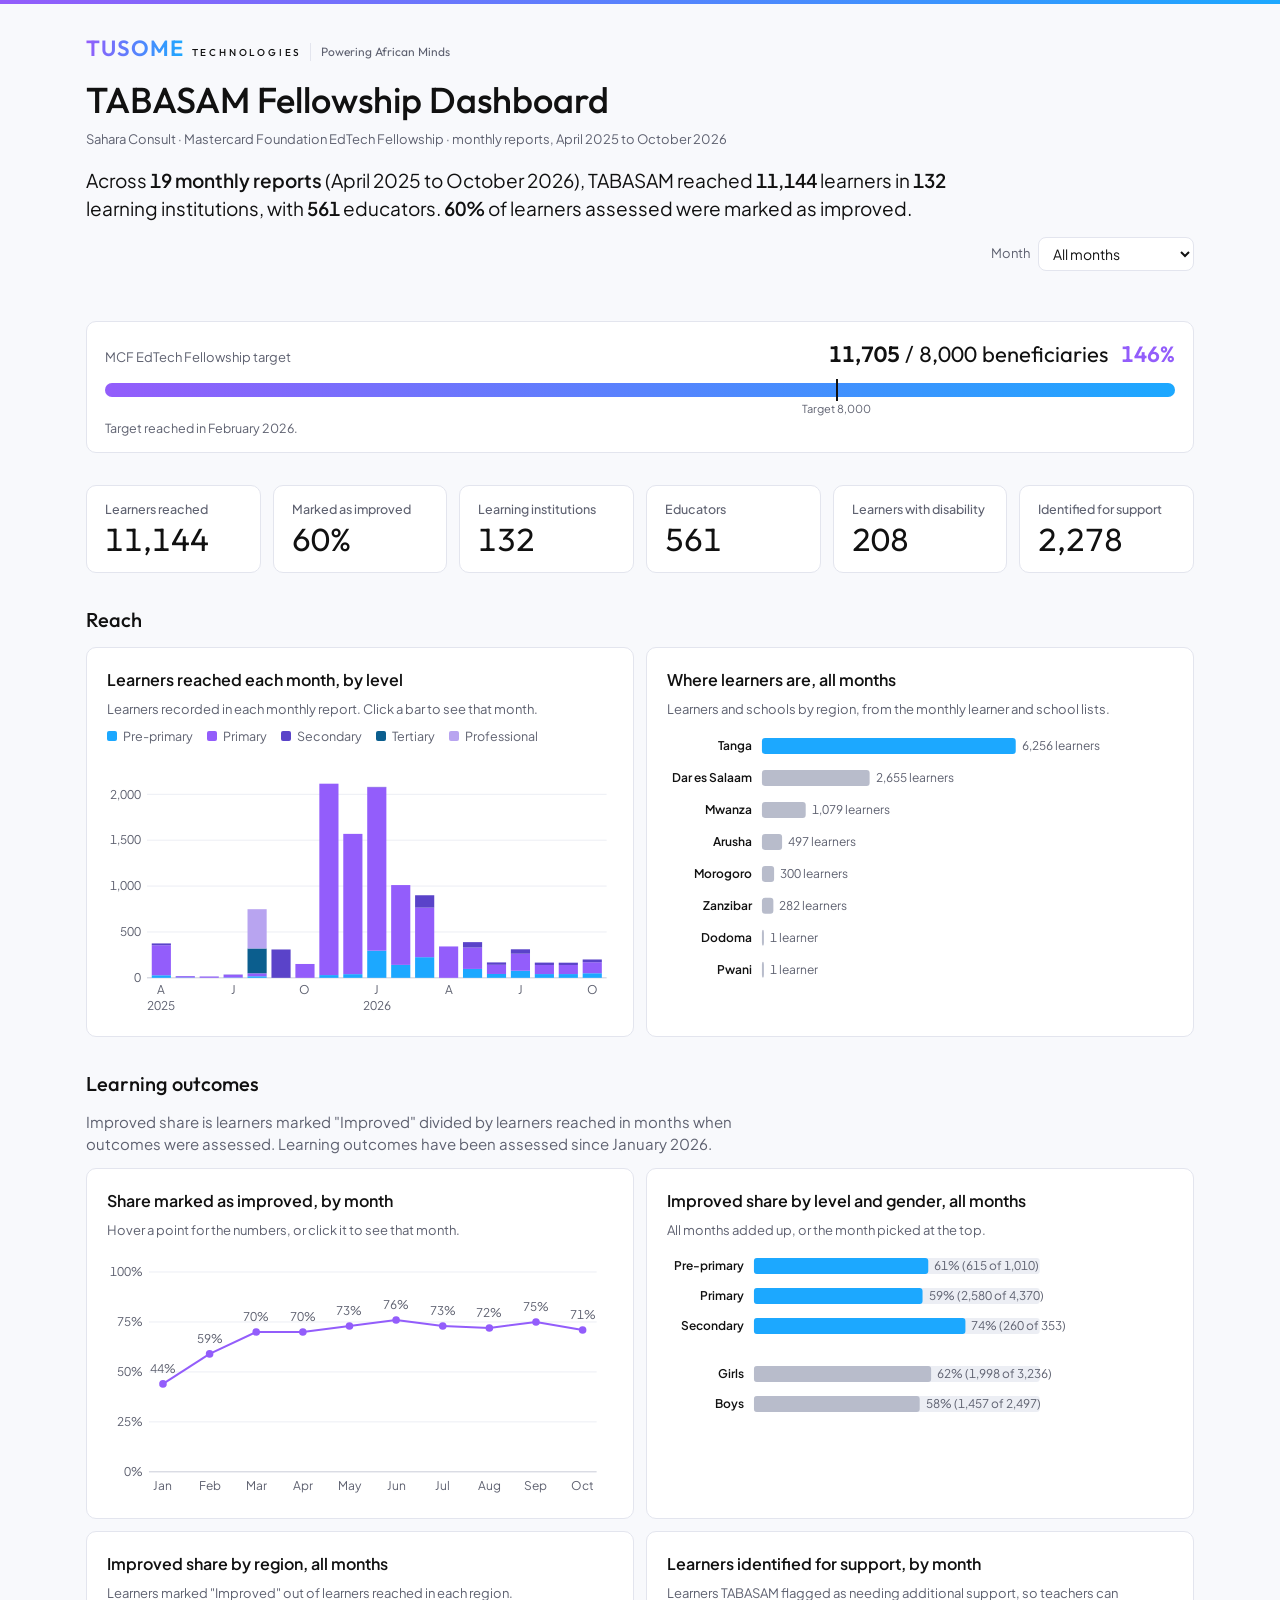
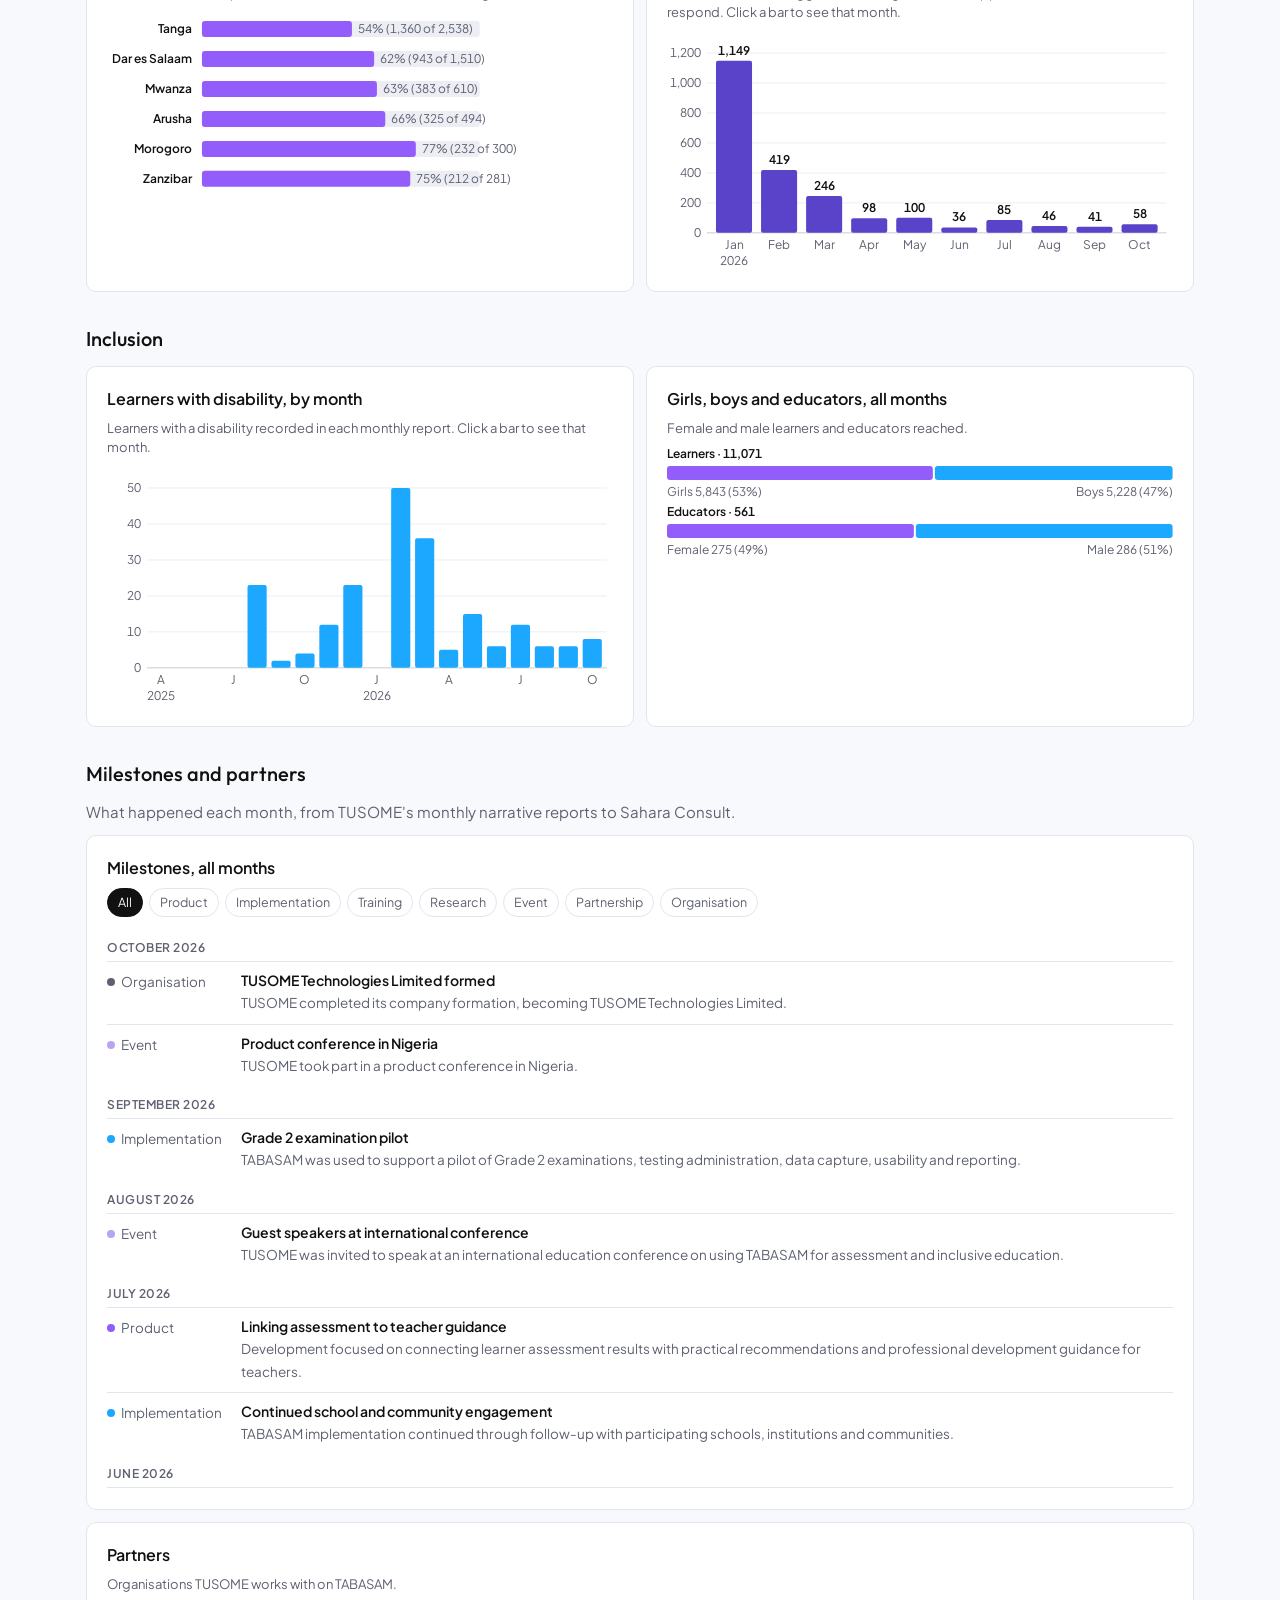
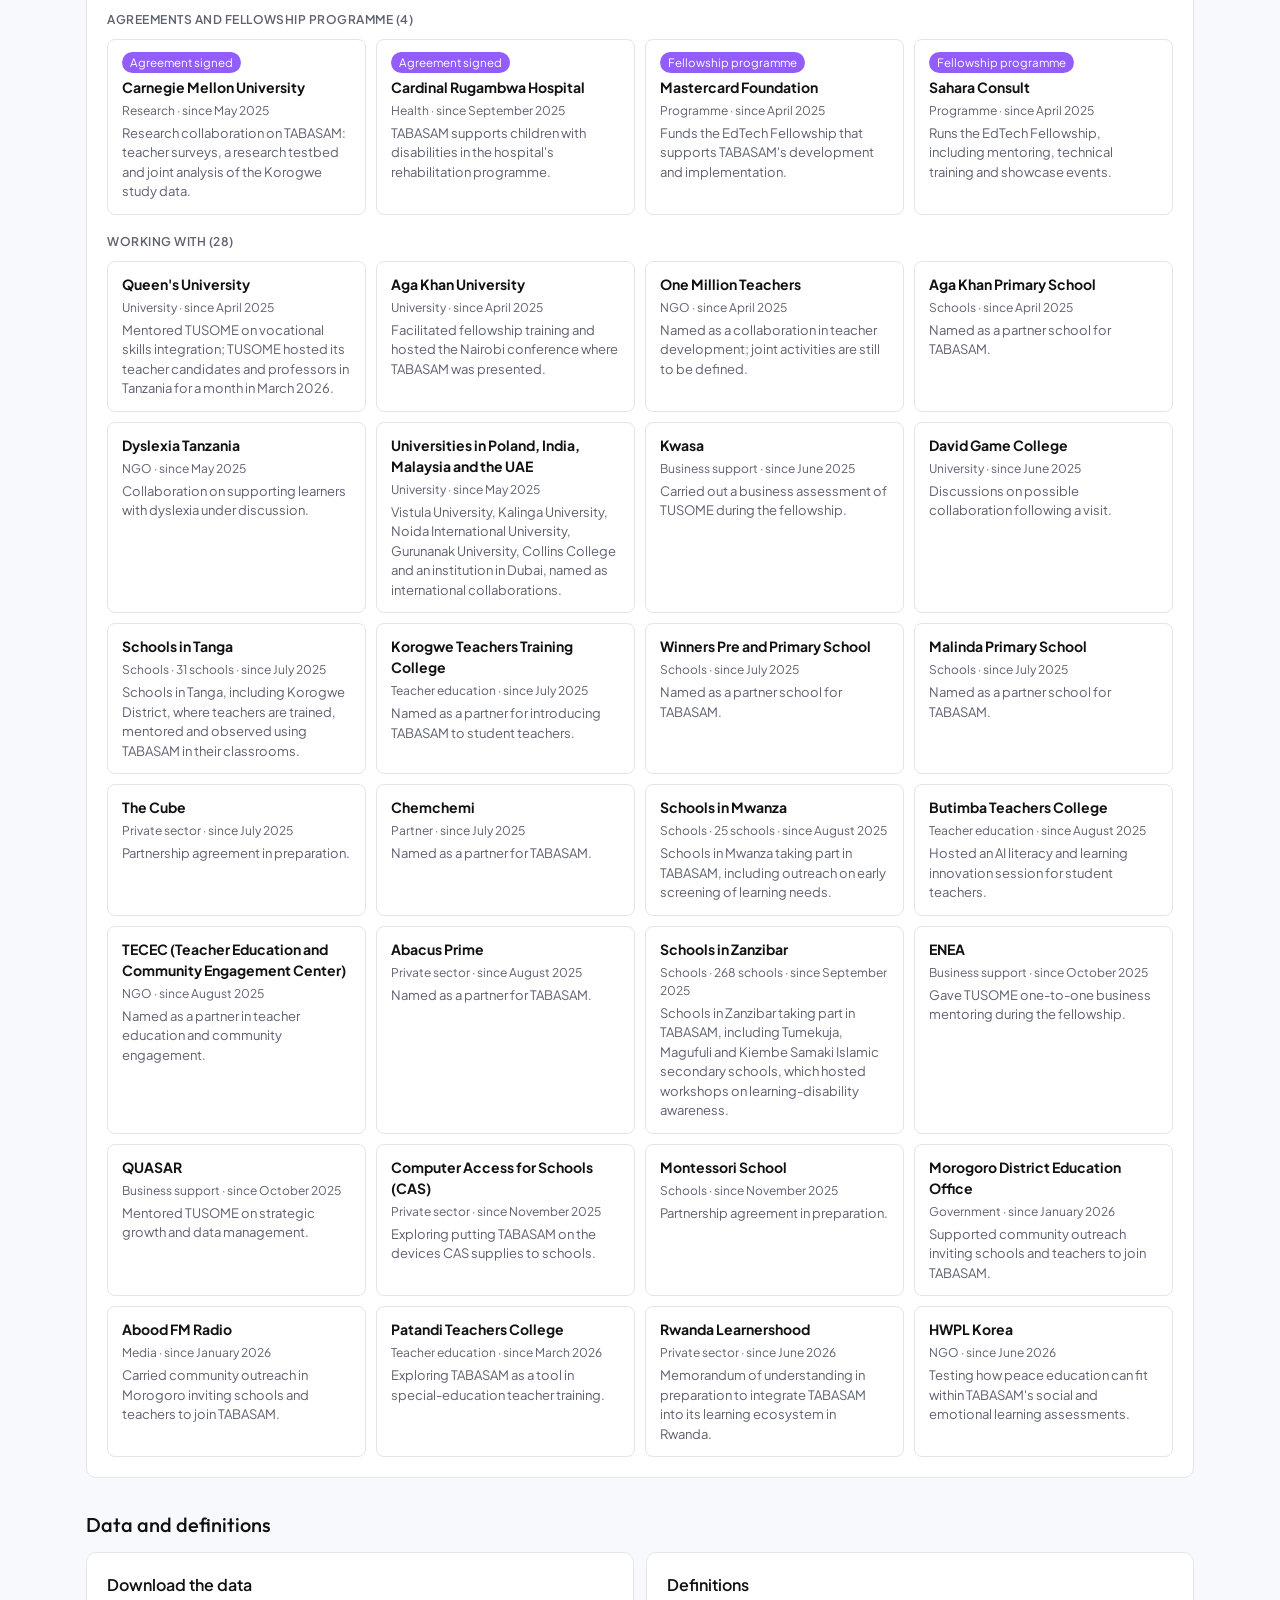
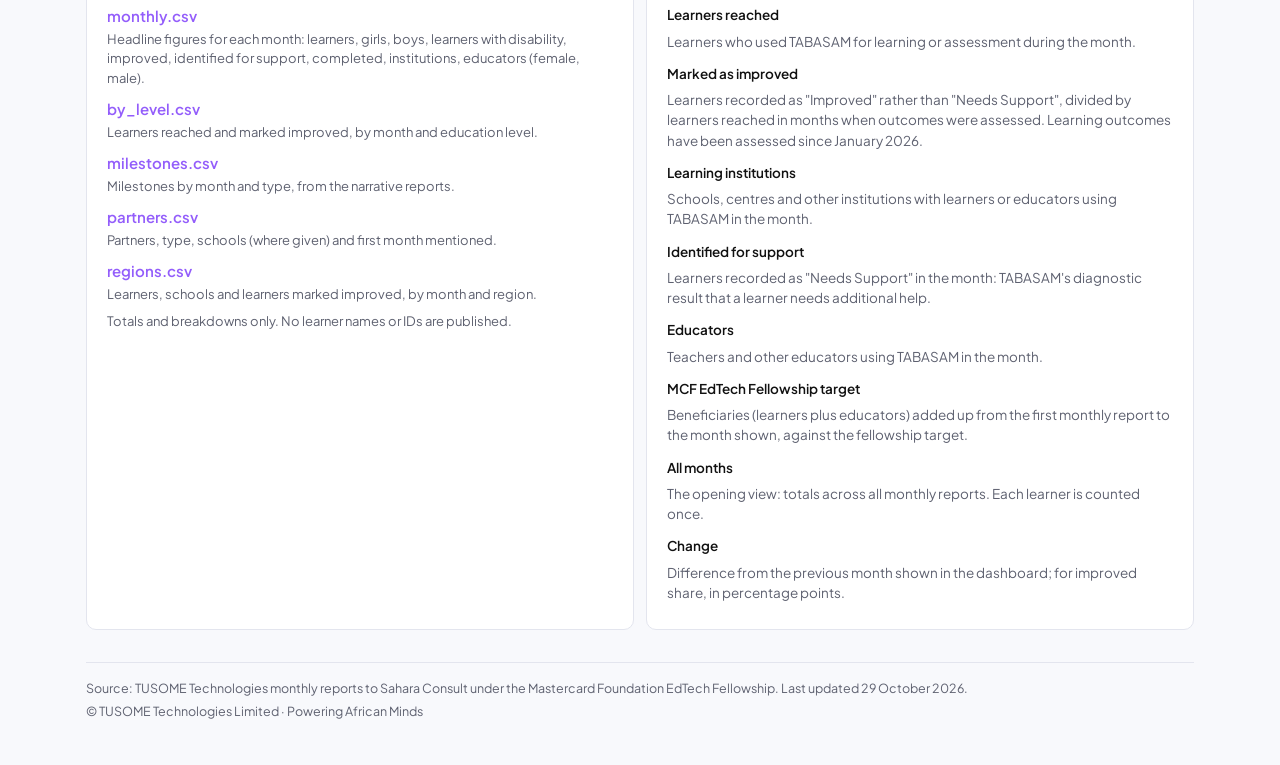
==== index.html @ 4fb37478 "Merge exploring partners into 'Working with'; add schools per region As instructed by TUSOME: - Part" ====
<!doctype html>
<html lang="en">
<head>
  <meta charset="utf-8">
  <meta name="viewport" content="width=device-width, initial-scale=1">
  <title>TABASAM Fellowship Dashboard · TUSOME Technologies</title>
  <meta name="description" content="TABASAM reach and learning outcomes under the Mastercard Foundation EdTech Fellowship with Sahara Consult, reported monthly by TUSOME Technologies.">
  <meta name="robots" content="noindex">
  <link rel="preconnect" href="https://fonts.googleapis.com">
  <link rel="preconnect" href="https://fonts.gstatic.com" crossorigin>
  <link rel="stylesheet" href="https://fonts.googleapis.com/css2?family=Outfit:wght@400;500;600&family=Plus+Jakarta+Sans:wght@400;500;600&display=swap">
  <link rel="stylesheet" href="assets/styles.css">
</head>
<body>
  <div class="bar" aria-hidden="true"></div>
  <main class="wrap">
    <header class="head" id="overview">
      <div class="brand">
        <!-- Text wordmark in TUSOME brand colours. If an official logo file is supplied, put it at assets/logo.svg and swap this span for <img src="assets/logo.svg" alt="TUSOME Technologies" height="28"> -->
        <span class="wordmark" aria-label="TUSOME Technologies"><b>TUSOME</b><small>TECHNOLOGIES</small><i>Powering African Minds</i></span>
      </div>
      <h1>TABASAM Fellowship Dashboard</h1>
      <p class="sub">Sahara Consult · Mastercard Foundation EdTech Fellowship · monthly reports, <span id="range">—</span></p>
      <p class="take">In <b data-k="label">—</b>, TABASAM reached <b data-k="learners">—</b> learners in <b data-k="institutions">—</b> learning institutions, and <b data-k="improved_pct">—</b> of them were marked as improved.</p>
      <div class="row">
        <div class="note" id="note">
          <p class="line" id="highlight" hidden><span class="dot"></span><span></span></p>
          <p class="line" id="priority" hidden><span class="dot"></span><span></span></p>
        </div>
        <label class="filter">Month
          <select id="month" aria-label="Month"></select>
        </label>
      </div>
    </header>

    <section class="goal" id="goal" hidden aria-label="Progress to target">
      <div class="goal-head">
        <span class="goal-label"></span>
        <span class="goal-figs"><b class="goal-n"></b> / <span class="goal-t"></span> beneficiaries <b class="goal-pct"></b></span>
      </div>
      <div class="goal-track"><div class="goal-fill"></div><div class="goal-mark"><span></span></div></div>
      <p class="goal-sub"></p>
    </section>

    <section class="tiles" id="headline" aria-label="Headline figures">
      <div class="tile"><h3>Learners reached</h3><div class="val" data-k="learners">—</div><p class="delta"><span data-d="learners">—</span> vs <span data-k="prev">—</span></p></div>
      <div class="tile"><h3>Marked as improved</h3><div class="val" data-k="improved_pct">—</div><p class="delta"><span data-d="improved_pct">—</span> pts vs <span data-k="prev">—</span></p></div>
      <div class="tile"><h3>Learning institutions</h3><div class="val" data-k="institutions">—</div><p class="delta"><span data-d="institutions">—</span> vs <span data-k="prev">—</span></p></div>
      <div class="tile"><h3>Educators</h3><div class="val" data-k="educators">—</div><p class="delta"><span data-d="educators">—</span> vs <span data-k="prev">—</span></p></div>
      <div class="tile"><h3>Learners with disability</h3><div class="val" data-k="pwd">—</div><p class="delta"><span data-d="pwd">—</span> vs <span data-k="prev">—</span></p></div>
      <div class="tile"><h3>Identified for support</h3><div class="val" data-k="needs_support">—</div><p class="delta"><span data-d="needs_support">—</span> vs <span data-k="prev">—</span></p></div>
    </section>

    <section class="sec" id="reach">
      <h2>Reach</h2>
      <div class="grid">
        <div class="card" id="reach-by-month">
          <h3>Learners reached each month, by level</h3>
          <p class="cap">Learners recorded in each monthly report. Click a bar to see that month.</p>
          <div class="legend"><span><i class="sw sw-0"></i>Pre-primary</span><span><i class="sw sw-1"></i>Primary</span><span><i class="sw sw-2"></i>Secondary</span><span><i class="sw sw-3"></i>Tertiary</span><span><i class="sw sw-4"></i>Professional</span></div>
          <div class="chart" id="chart-reach"></div>
        </div>
        <div class="card" id="where">
          <h3>Where learners are, <span data-k="label">—</span></h3>
          <p class="cap">Learners and schools by region, from the monthly learner and school lists.</p>
          <div class="chart short" id="chart-regions"></div>
        </div>
      </div>
    </section>

    <section class="sec" id="outcomes">
      <h2>Learning outcomes</h2>
      <p>Improved share is learners marked "Improved" divided by learners reached in months when outcomes were assessed. Learning outcomes have been assessed since January 2026.</p>
      <div class="grid">
        <div class="card" id="improved-trend">
          <h3>Share marked as improved, by month</h3>
          <p class="cap">Hover a point for the numbers, or click it to see that month.</p>
          <div class="chart" id="chart-trend"></div>
        </div>
        <div class="card" id="improved-groups">
          <h3>Improved share by level and gender, <span data-k="label">—</span></h3>
          <p class="cap">All months added up, or the month picked at the top.</p>
          <div class="chart short" id="chart-level"></div>
          <div class="chart short" id="chart-gender"></div>
        </div>
        <div class="card" id="improved-regions">
          <h3>Improved share by region, <span data-k="label">—</span></h3>
          <p class="cap">Learners marked "Improved" out of learners reached in each region.</p>
          <div class="chart short" id="chart-region-outcomes"></div>
        </div>
        <div class="card" id="support">
          <h3>Learners identified for support, by month</h3>
          <p class="cap">Learners TABASAM flagged as needing additional support, so teachers can respond. Click a bar to see that month.</p>
          <div class="chart" id="chart-support"></div>
        </div>
      </div>
    </section>

    <section class="sec" id="inclusion">
      <h2>Inclusion</h2>
      <div class="grid">
        <div class="card" id="pwd">
          <h3>Learners with disability, by month</h3>
          <p class="cap">Learners with a disability recorded in each monthly report. Click a bar to see that month.</p>
          <div class="chart" id="chart-pwd"></div>
        </div>
        <div class="card" id="gender-split">
          <h3>Girls, boys and educators, <span data-k="label">—</span></h3>
          <p class="cap">Female and male learners and educators reached.</p>
          <div class="chart short" id="chart-split"></div>
        </div>
      </div>
    </section>

    <section class="sec" id="journey">
      <h2>Milestones and partners</h2>
      <p>What happened each month, from TUSOME's monthly narrative reports to Sahara Consult.</p>
      <div class="grid">
        <div class="card wide" id="milestones">
          <h3>Milestones, <span data-k="label">—</span></h3>
          <div class="chips" id="ms-filter" role="group" aria-label="Filter milestones by type"></div>
          <ol class="ms-list" id="ms-list"></ol>
        </div>
        <div class="card wide" id="partners">
          <h3>Partners</h3>
          <p class="cap">Organisations TUSOME works with on TABASAM.</p>
          <div class="partners" id="partner-list"></div>
        </div>
      </div>
    </section>

    <section class="sec" id="data">
      <h2>Data and definitions</h2>
      <div class="grid">
        <div class="card">
          <h3>Download the data</h3>
          <ul class="files">
            <li><a href="data/monthly.csv" download>monthly.csv</a><span>Headline figures for each month: learners, girls, boys, learners with disability, improved, identified for support, completed, institutions, educators (female, male).</span></li>
            <li><a href="data/by_level.csv" download>by_level.csv</a><span>Learners reached and marked improved, by month and education level.</span></li>
            <li><a href="data/milestones.csv" download>milestones.csv</a><span>Milestones by month and type, from the narrative reports.</span></li>
            <li><a href="data/partners.csv" download>partners.csv</a><span>Partners, type, schools (where given) and first month mentioned.</span></li>
            <li><a href="data/regions.csv" download>regions.csv</a><span>Learners, schools and learners marked improved, by month and region.</span></li>
          </ul>
          <p class="cap">Totals and breakdowns only. No learner names or IDs are published.</p>
        </div>
        <div class="card">
          <h3>Definitions</h3>
          <dl class="defs">
            <dt>Learners reached</dt><dd>Learners who used TABASAM for learning or assessment during the month.</dd>
            <dt>Marked as improved</dt><dd>Learners recorded as "Improved" rather than "Needs Support", divided by learners reached in months when outcomes were assessed. Learning outcomes have been assessed since January 2026.</dd>
            <dt>Learning institutions</dt><dd>Schools, centres and other institutions with learners or educators using TABASAM in the month.</dd>
            <dt>Identified for support</dt><dd>Learners recorded as "Needs Support" in the month: TABASAM's diagnostic result that a learner needs additional help.</dd>
            <dt>Educators</dt><dd>Teachers and other educators using TABASAM in the month.</dd>
            <dt>MCF EdTech Fellowship target</dt><dd>Beneficiaries (learners plus educators) added up from the first monthly report to the month shown, against the fellowship target.</dd>
            <dt>All months</dt><dd>The opening view: totals across all monthly reports. Each learner is counted once.</dd>
            <dt>Change</dt><dd>Difference from the previous month shown in the dashboard; for improved share, in percentage points.</dd>
          </dl>
        </div>
      </div>
    </section>

    <footer class="foot">
      <p>Source: TUSOME Technologies monthly reports to Sahara Consult under the Mastercard Foundation EdTech Fellowship. Last updated <span id="updated">—</span>.</p>
      <p>© TUSOME Technologies Limited · Powering African Minds</p>
    </footer>
  </main>
  <div class="tip" id="tip" hidden></div>
  <script src="assets/vendor/d3.v7.9.0.min.js"></script>
  <script src="assets/app.js"></script>
</body>
</html>
---- assets/styles.css ----
/* TABASAM Fellowship Dashboard — TUSOME Technologies brand: purple #935DFB, blue #1CA8FF, ink #111111, light ground #F8F9FC */
:root {
  --bg: #F8F9FC;
  --panel: #FFFFFF;
  --ink: #111111;
  --muted: #5E6170;
  --line: #E3E5EE;
  --grid: #ECEEF4;
  --axis: #C9CCD8;
  --purple: #935DFB;
  --blue: #1CA8FF;
  --indigo: #5A43C9;
  --c0: #1CA8FF;
  --c1: #935DFB;
  --c2: #5A43C9;
  --c3: #0B5E8E;
  --c4: #B8A4F0;
  --mutedbar: #B8BCCB;
  --ok: #1E8E5A;
  --bad: #C8423B;
  --warn: #C98A12;
  --shadow: 0 6px 24px rgba(17, 17, 17, .08);
  --radius: 10px;
  --font: "Plus Jakarta Sans", "Segoe UI", system-ui, -apple-system, sans-serif;
  --display: "Outfit", "Plus Jakarta Sans", "Segoe UI", system-ui, sans-serif;
  color-scheme: light;
}
@media (prefers-color-scheme: dark) {
  :root {
    --bg: #0C0B18;
    --panel: #15142A;
    --ink: #F1F1F6;
    --muted: #A3A4B8;
    --line: #2A2944;
    --grid: #22213A;
    --axis: #3A3958;
    --c0: #4CBBFF;
    --c1: #A97BFF;
    --c2: #7D6BE6;
    --c3: #2C8FD6;
    --c4: #CDBBFF;
    --mutedbar: #4A4A66;
    --ok: #4CC38A;
    --bad: #F07A72;
    --warn: #E8B04A;
    --shadow: 0 6px 24px rgba(0, 0, 0, .4);
    color-scheme: dark;
  }
}

* { box-sizing: border-box; }
html, body { margin: 0; }
body { background: var(--bg); color: var(--ink); font-family: var(--font); font-size: 15px; line-height: 1.5; }
.bar { height: 4px; background: linear-gradient(90deg, var(--purple), var(--blue)); }
.wrap { max-width: 74rem; margin-inline: auto; padding: 28px max(16px, 3vw) 40px; display: grid; gap: 32px; }

.head { display: grid; gap: 10px; }
.wordmark { font-family: var(--display); display: inline-flex; flex-wrap: wrap; align-items: baseline; column-gap: 8px; row-gap: 2px; }
.wordmark b { font-weight: 600; font-size: 22px; letter-spacing: .04em; background: linear-gradient(90deg, var(--purple), var(--blue)); -webkit-background-clip: text; background-clip: text; color: transparent; }
.wordmark small { font-size: 10px; letter-spacing: .28em; color: var(--ink); font-weight: 500; }
.wordmark i { font-style: normal; font-size: 12px; color: var(--muted); padding-left: 10px; border-left: 1px solid var(--line); }
h1 { font-family: var(--display); font-weight: 500; font-size: clamp(26px, 4vw, 36px); line-height: 1.15; margin: 4px 0 0; text-wrap: balance; }
.sub { margin: 0; color: var(--muted); font-size: 13px; }
.take { margin: 6px 0 0; font-size: clamp(16px, 2vw, 19px); max-width: 62ch; }
.take b { font-weight: 600; font-variant-numeric: tabular-nums; }
.row { display: flex; flex-wrap: wrap; gap: 12px; align-items: center; justify-content: space-between; margin-top: 4px; }
.note { display: grid; gap: 4px; font-size: 13px; color: var(--muted); border: 1px solid var(--line); border-radius: var(--radius); padding: 6px 12px; max-width: 64ch; background: var(--panel); }
.note .line { margin: 0; display: flex; gap: 8px; align-items: baseline; }
.note .line[hidden] { display: none; }
.note .dot { flex: none; width: 8px; height: 8px; border-radius: 50%; transform: translateY(-1px); }
.note .hl { color: var(--ink); }
#highlight .dot { background: var(--purple); }
#priority .dot { background: var(--blue); }
.note:not(:has(.line:not([hidden]))) { display: none; }
.filter { margin-left: auto; display: flex; gap: 8px; align-items: center; font-size: 13px; color: var(--muted); }
.filter select { font: inherit; font-size: 14px; color: var(--ink); background: var(--panel); border: 1px solid var(--line); border-radius: 8px; padding: 6px 10px; }
.filter select:focus-visible, a:focus-visible { outline: 2px solid var(--purple); outline-offset: 2px; }

.tiles { display: grid; gap: 12px; grid-template-columns: repeat(auto-fit, minmax(min(100%, 10.5rem), 1fr)); }
.tile { background: var(--panel); border: 1px solid var(--line); border-radius: var(--radius); padding: 14px 18px; display: grid; gap: 4px; align-content: start; }
.tile h3 { margin: 0; font-size: 12.5px; font-weight: 500; color: var(--muted); }
.val { font-family: var(--display); font-weight: 400; font-size: 32px; line-height: 1.1; font-variant-numeric: tabular-nums; }
.delta { margin: 0; font-size: 12.5px; color: var(--muted); font-variant-numeric: tabular-nums; }
.delta.none { visibility: hidden; }
.up { color: var(--ok); } .down { color: var(--bad); } .flat { color: var(--muted); }

.sec { display: grid; gap: 12px; }
.sec > h2 { margin: 0; font-family: var(--display); font-size: 20px; font-weight: 500; }
.sec > p { margin: 0; color: var(--muted); max-width: 65ch; }
.grid { display: grid; gap: 12px; grid-template-columns: repeat(auto-fit, minmax(min(100%, 23rem), 1fr)); }
.card { background: var(--panel); border: 1px solid var(--line); border-radius: var(--radius); padding: 20px; display: grid; gap: 8px; align-content: start; min-width: 0; }
.card h3 { margin: 0; font-size: 16px; font-weight: 600; }
.cap { margin: 0; color: var(--muted); font-size: 13px; }
.legend { display: flex; flex-wrap: wrap; gap: 14px; font-size: 12.5px; color: var(--muted); }
.legend span { display: inline-flex; align-items: center; gap: 6px; }
.grid > .wide { grid-column: 1 / -1; }
.chips { display: flex; flex-wrap: wrap; gap: 6px; }
.chips button { font: inherit; font-size: 12.5px; padding: 4px 10px; border-radius: 999px; border: 1px solid var(--line); background: var(--panel); color: var(--muted); cursor: pointer; }
.chips button[aria-pressed="true"] { background: var(--ink); border-color: var(--ink); color: var(--bg); }
.ms-list { list-style: none; margin: 4px 0 0; padding: 0; display: grid; gap: 2px; max-height: 560px; overflow-y: auto; }
.ms-month { margin: 10px 0 2px; font-size: 12px; font-weight: 600; letter-spacing: .04em; text-transform: uppercase; color: var(--muted); }
.ms-month button { all: unset; cursor: pointer; }
.ms-month button:hover { color: var(--purple); }
.ms-item { display: grid; grid-template-columns: 7.5rem 1fr; gap: 4px 14px; padding: 8px 0; border-top: 1px solid var(--line); }
.ms-cat { display: inline-flex; align-items: center; gap: 6px; font-size: 12px; color: var(--muted); align-self: start; padding-top: 2px; }
.ms-cat i { width: 8px; height: 8px; border-radius: 50%; flex: none; }
.ms-item b { display: block; font-weight: 600; font-size: 14px; }
.ms-item span { color: var(--muted); font-size: 13.5px; }
.partners { display: grid; gap: 10px; grid-template-columns: repeat(auto-fill, minmax(min(100%, 16rem), 1fr)); }
.partner { border: 1px solid var(--line); border-radius: 8px; padding: 12px 14px; display: grid; gap: 4px; align-content: start; }
.partner b { font-size: 14px; }
.partner .meta { font-size: 12px; color: var(--muted); }
.partner .tag { justify-self: start; font-size: 11.5px; padding: 2px 8px; border-radius: 999px; background: var(--purple); color: #fff; }
.partner p { margin: 0; font-size: 13px; color: var(--muted); }
.partner-group { grid-column: 1 / -1; margin: 8px 0 0; font-size: 12px; font-weight: 600; letter-spacing: .04em; text-transform: uppercase; color: var(--muted); }
@media (max-width: 560px) { .ms-item { grid-template-columns: 1fr; } }
.split-key { display: flex; gap: 14px; font-size: 12.5px; color: var(--muted); }
.goal { margin: 18px 0 0; padding: 16px 18px 14px; background: var(--panel); border: 1px solid var(--line); border-radius: var(--radius); }
.goal[hidden] { display: none; }
.goal-head { display: flex; flex-wrap: wrap; justify-content: space-between; align-items: baseline; gap: 4px 16px; }
.goal-label { font-size: 13px; color: var(--muted); }
.goal-figs { font-family: var(--display); font-size: clamp(18px, 2.4vw, 22px); font-variant-numeric: tabular-nums; }
.goal-figs .goal-n { font-weight: 600; }
.goal-figs .goal-pct { margin-left: 8px; font-weight: 600; color: var(--purple); }
.goal-track { position: relative; height: 14px; margin: 12px 0 6px; background: var(--grid); border-radius: 7px; }
.goal-fill { position: absolute; inset: 0 auto 0 0; border-radius: 7px; background: linear-gradient(90deg, var(--purple), var(--blue)); transition: width .4s ease; }
.goal-mark { position: absolute; top: -4px; bottom: -4px; width: 2px; background: var(--ink); }
.goal-mark span { position: absolute; top: 22px; transform: translateX(-50%); font-size: 11px; color: var(--muted); white-space: nowrap; }
.goal-mark.end span { transform: translateX(-100%); }
.goal-sub { margin: 22px 0 0; font-size: 12.5px; color: var(--muted); }
.sw { width: 10px; height: 10px; border-radius: 2px; display: inline-block; }
.sw-0 { background: var(--c0); } .sw-1 { background: var(--c1); } .sw-2 { background: var(--c2); }
.sw-3 { background: var(--c3); } .sw-4 { background: var(--c4); }

.chart { position: relative; min-height: 240px; }
.chart.short { min-height: 100px; }
.chart svg { display: block; overflow: visible; }
.chart text { font-family: var(--font); font-size: 12px; fill: var(--muted); font-variant-numeric: tabular-nums; }
.chart text.strong { fill: var(--ink); font-weight: 600; }
.chart .empty { display: flex; align-items: center; justify-content: center; min-height: inherit; color: var(--muted); font-size: 13px; text-align: center; padding: 0 12px; }

.tip { position: fixed; pointer-events: none; z-index: 10; background: var(--panel); color: var(--ink); border: 1px solid var(--line); border-radius: 8px; box-shadow: var(--shadow); padding: 6px 10px; font-size: 12.5px; max-width: 280px; }
.tip .h { color: var(--muted); }

.files { list-style: none; margin: 0; padding: 0; display: grid; gap: 10px; }
.files li { display: grid; gap: 2px; }
.files a { color: var(--purple); font-weight: 600; text-decoration: none; }
.files a:hover { text-decoration: underline; }
.files span { color: var(--muted); font-size: 13px; }
.defs { margin: 0; display: grid; gap: 6px; font-size: 13.5px; }
.defs dt { font-weight: 600; }
.defs dd { margin: 0 0 6px; color: var(--muted); }

.foot { color: var(--muted); font-size: 12.5px; border-top: 1px solid var(--line); padding-top: 16px; }
.foot p { margin: 0 0 4px; }

@media (prefers-reduced-motion: no-preference) {
  .chart svg { animation: fade .4s ease-out; }
  @keyframes fade { from { opacity: 0; } to { opacity: 1; } }
}
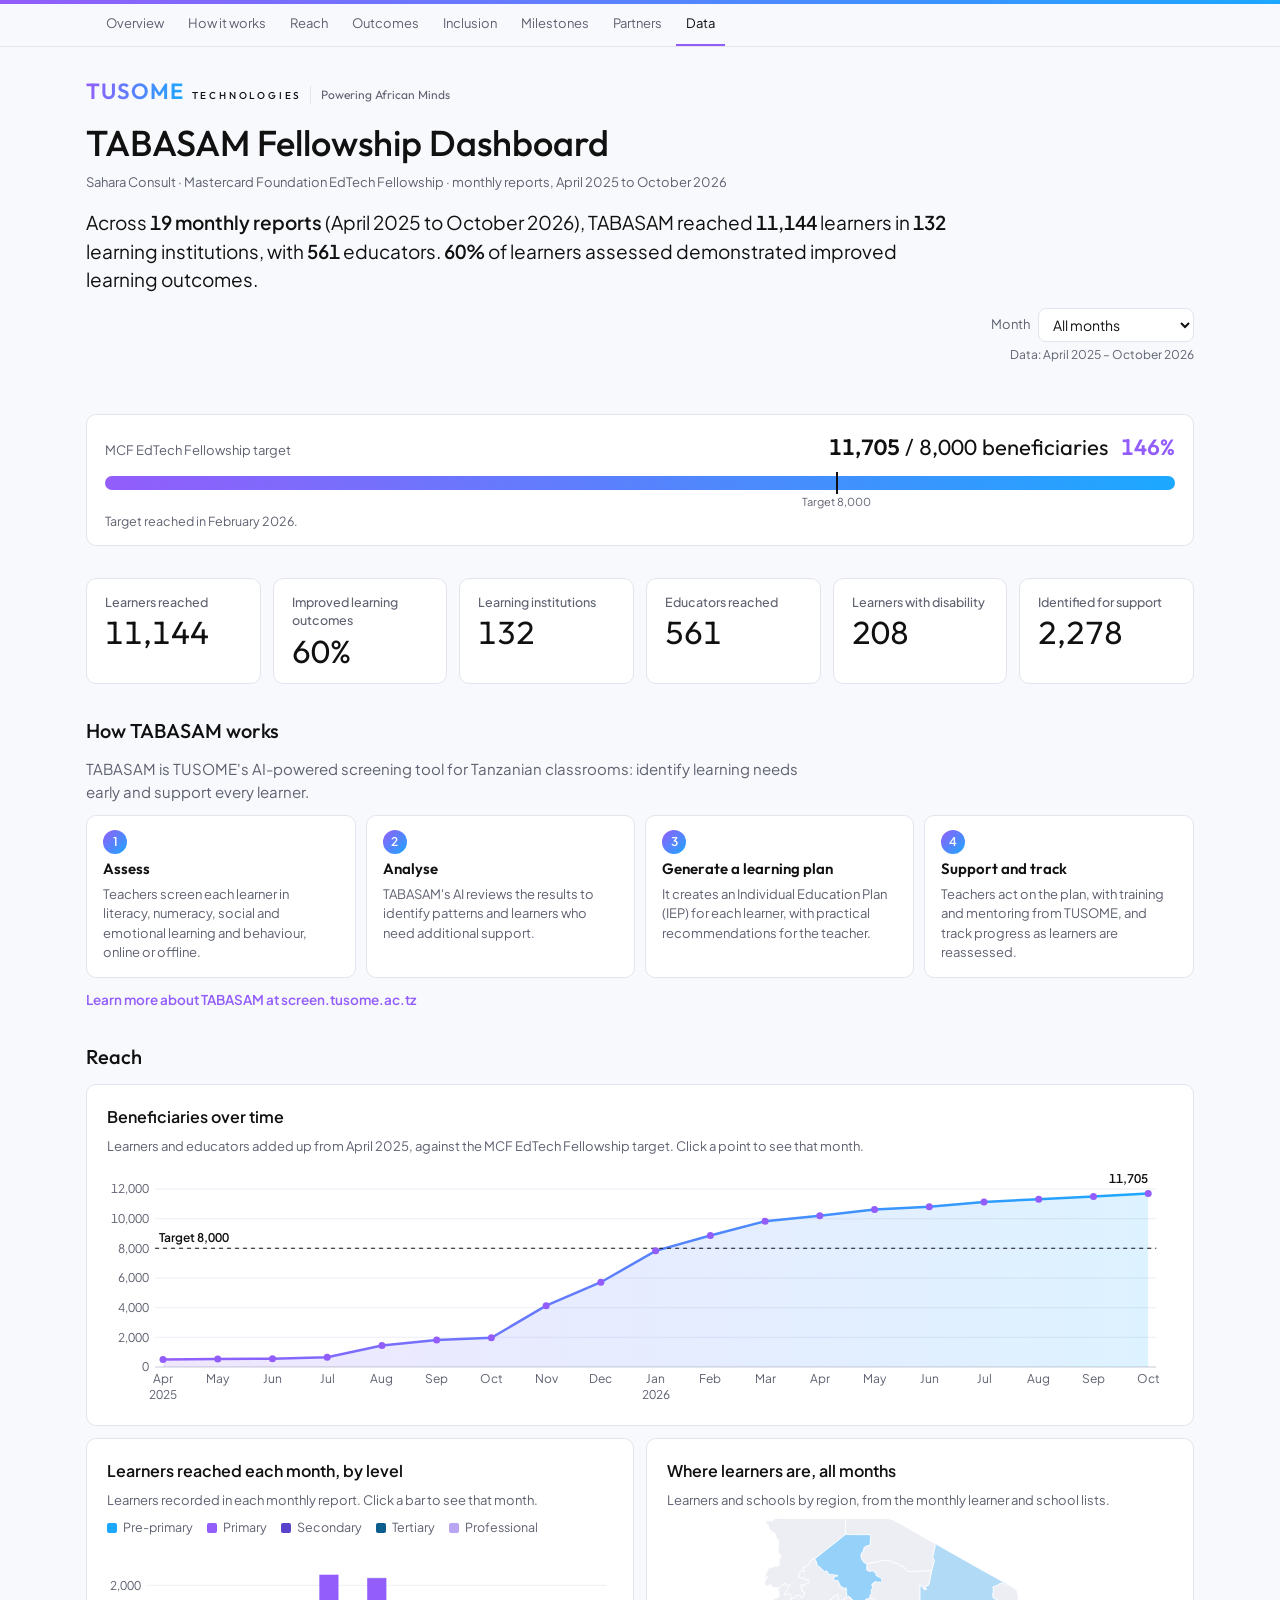
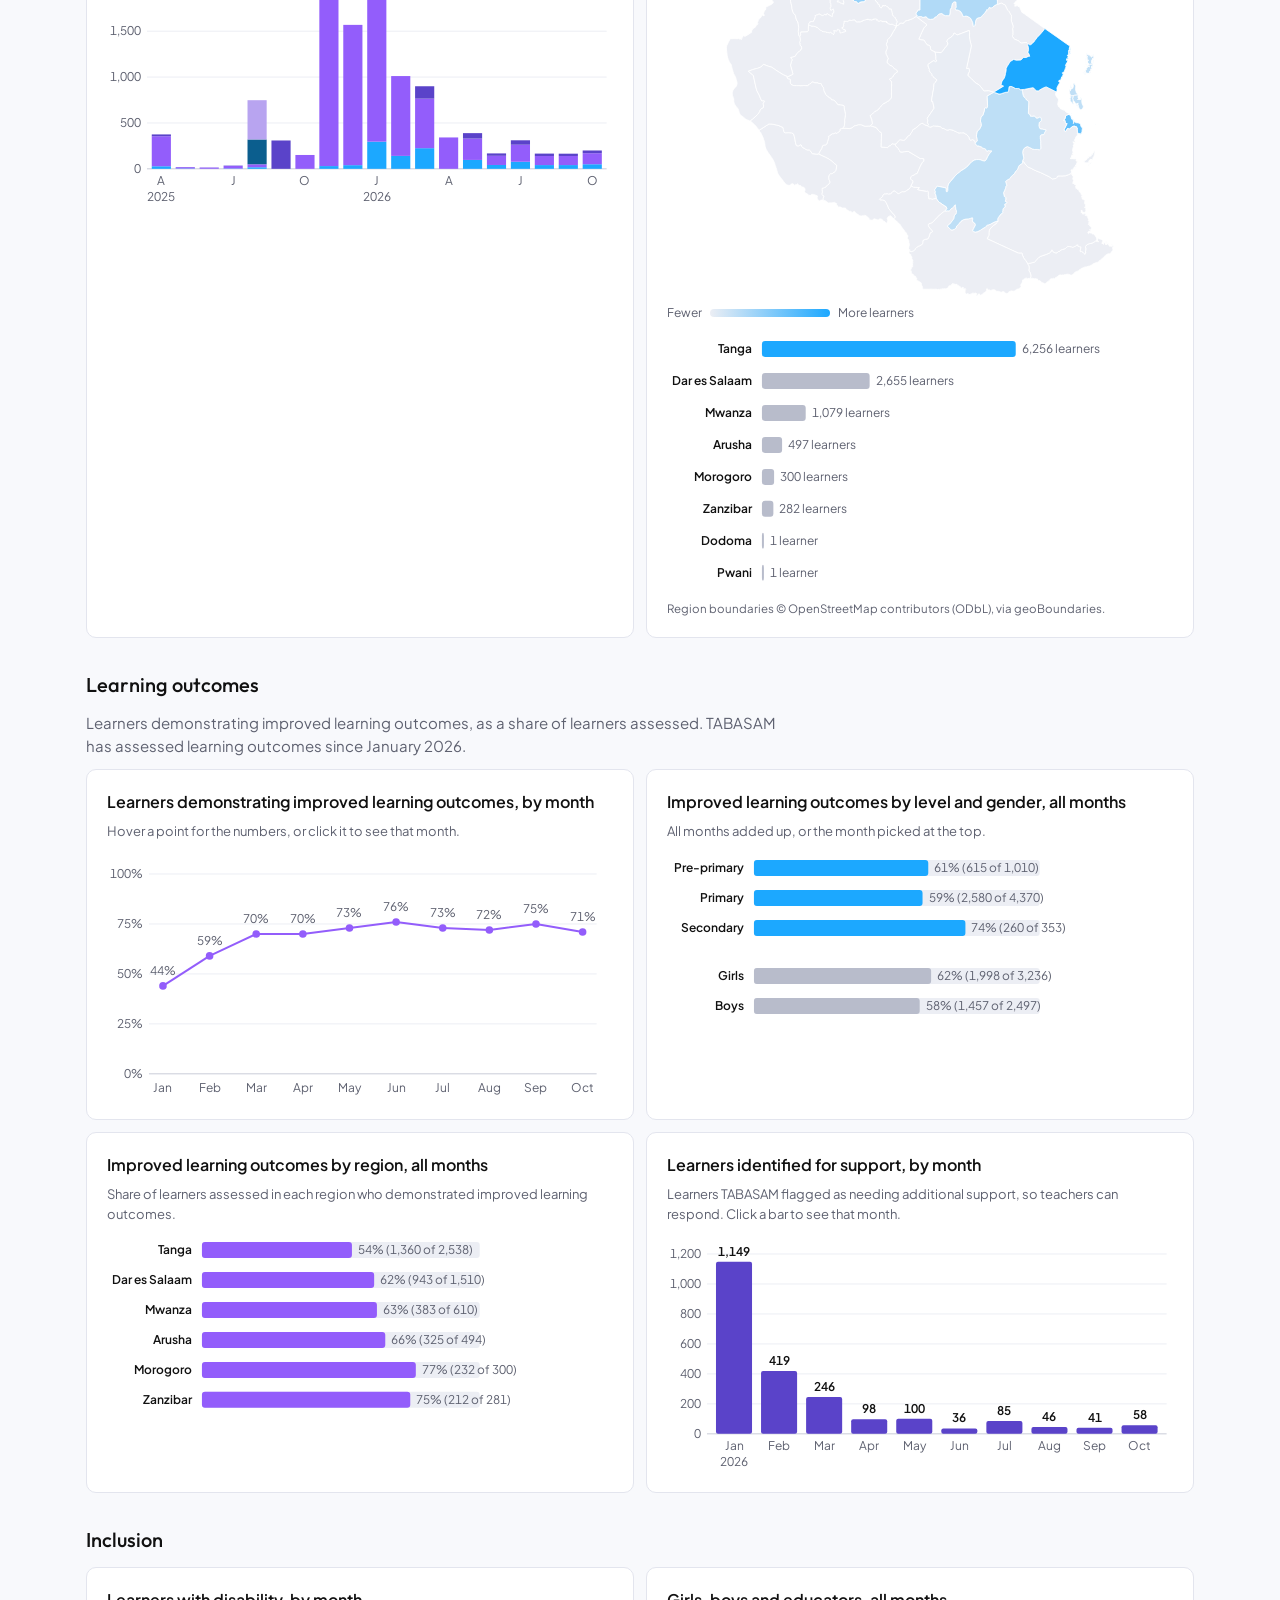
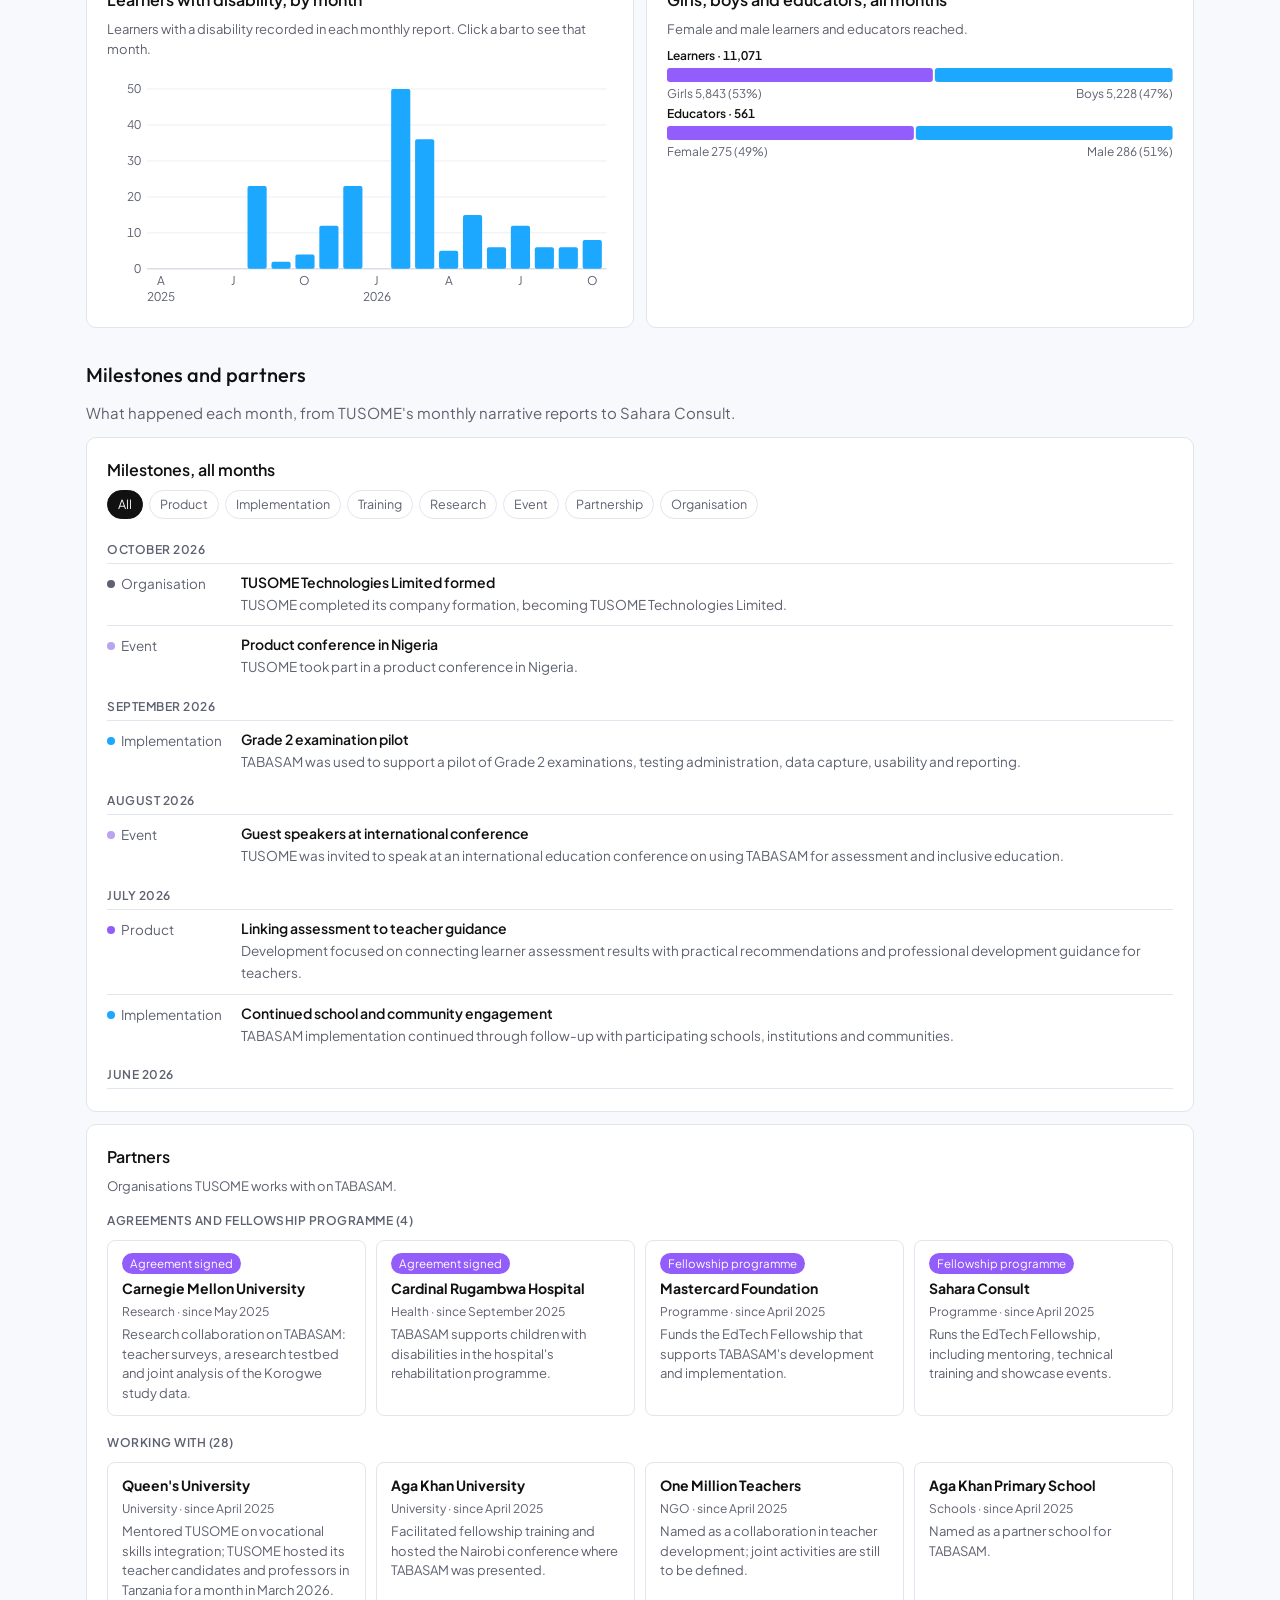
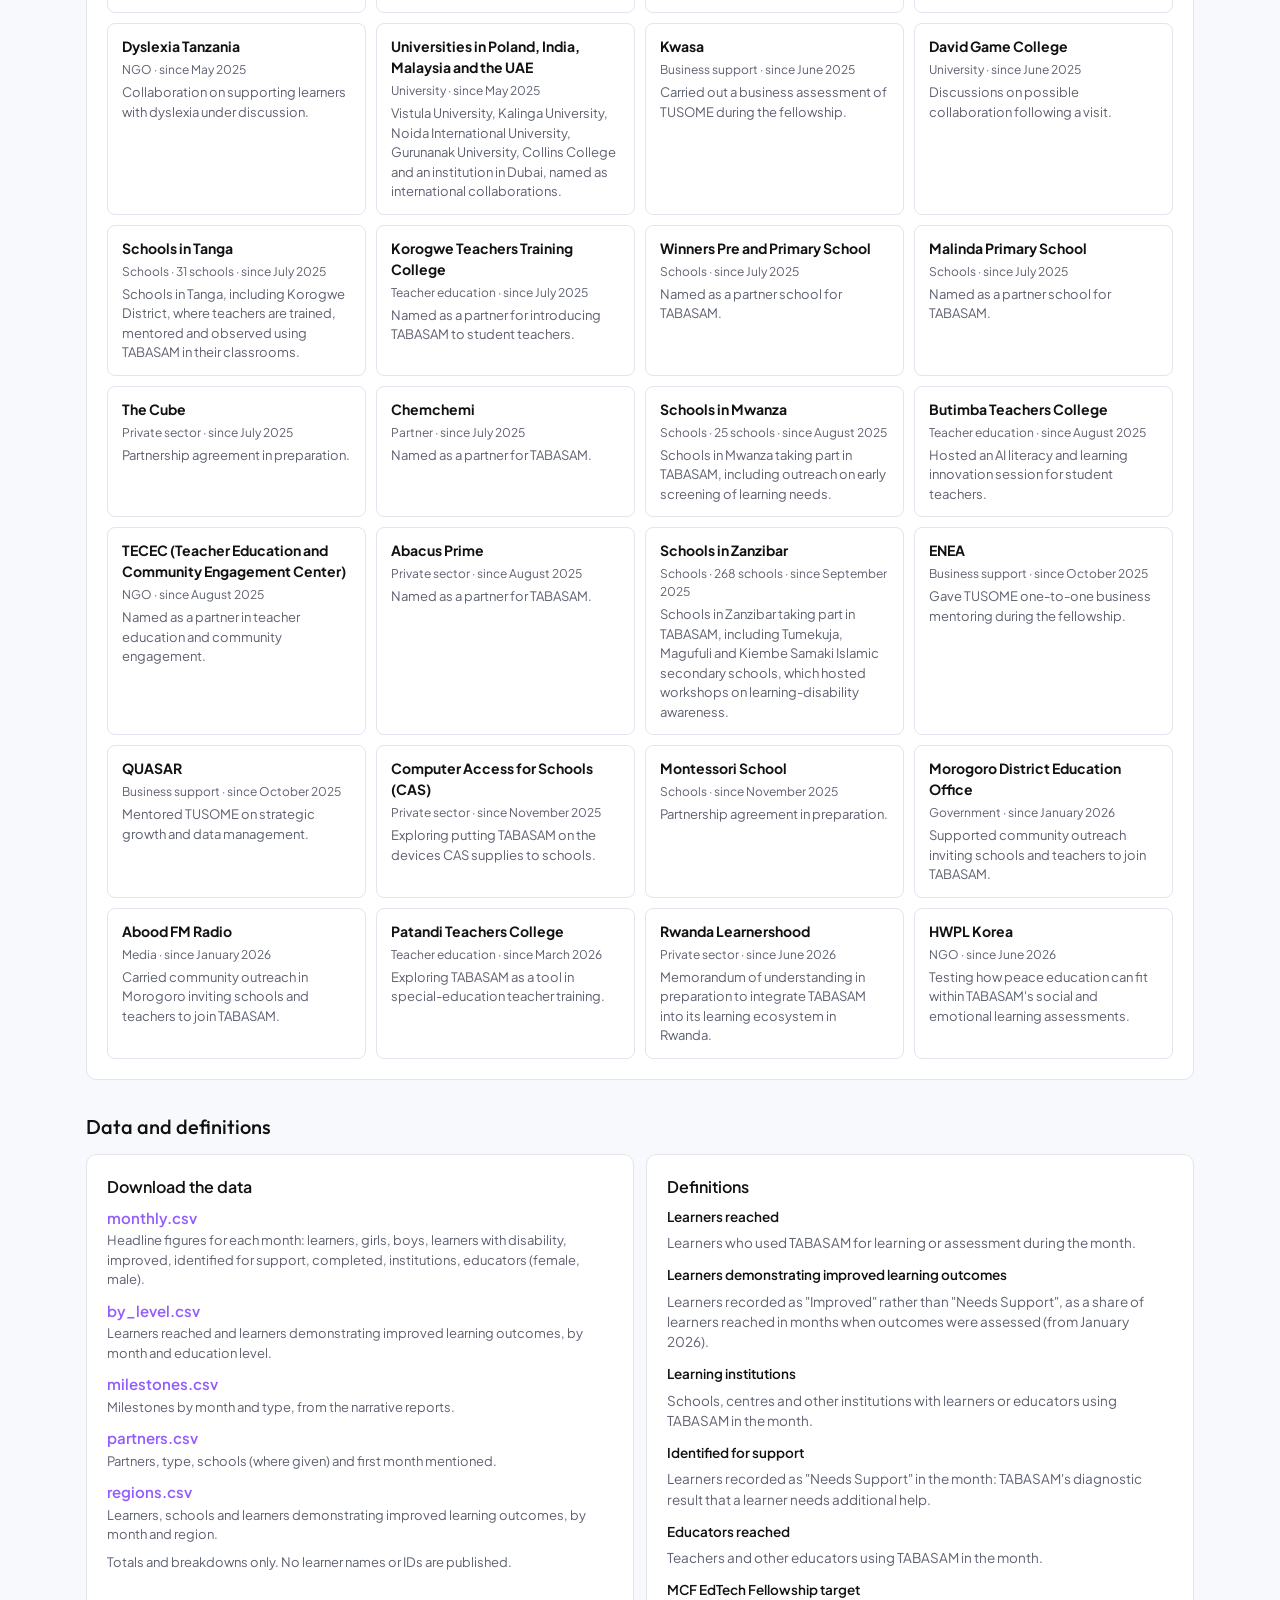
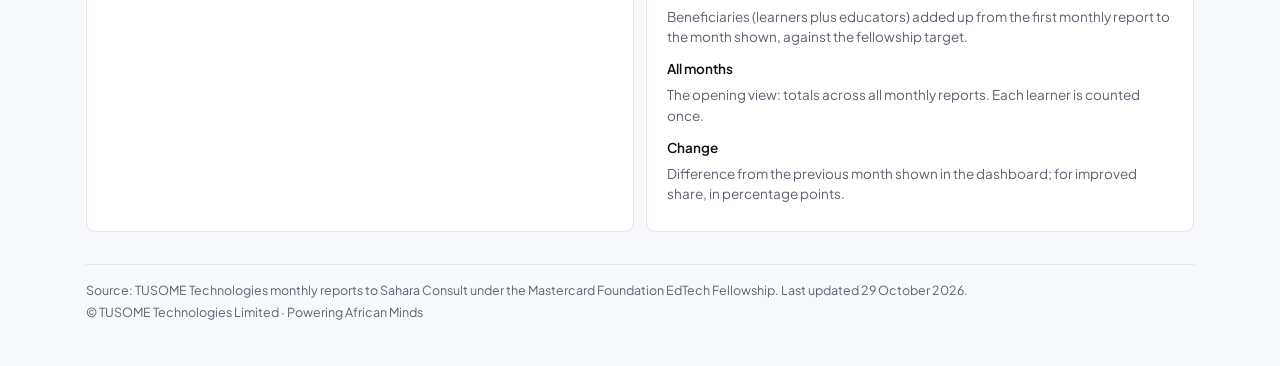
==== commit 1e3c73f3: "Add explainer, section menu, growth chart and region map - 'How TABASAM works': four steps in line w" ====
--- a/index.html
+++ b/index.html
@@ -13,6 +13,11 @@
 </head>
 <body>
   <div class="bar" aria-hidden="true"></div>
+  <nav class="secnav" aria-label="Sections">
+    <div class="secnav-in">
+      <a href="#overview">Overview</a><a href="#how">How it works</a><a href="#reach">Reach</a><a href="#outcomes">Outcomes</a><a href="#inclusion">Inclusion</a><a href="#journey">Milestones</a><a href="#partners">Partners</a><a href="#data">Data</a>
+    </div>
+  </nav>
   <main class="wrap">
     <header class="head" id="overview">
       <div class="brand">
@@ -21,15 +26,18 @@
       </div>
       <h1>TABASAM Fellowship Dashboard</h1>
       <p class="sub">Sahara Consult · Mastercard Foundation EdTech Fellowship · monthly reports, <span id="range">—</span></p>
-      <p class="take">In <b data-k="label">—</b>, TABASAM reached <b data-k="learners">—</b> learners in <b data-k="institutions">—</b> learning institutions, and <b data-k="improved_pct">—</b> of them were marked as improved.</p>
+      <p class="take">—</p>
       <div class="row">
         <div class="note" id="note">
           <p class="line" id="highlight" hidden><span class="dot"></span><span></span></p>
           <p class="line" id="priority" hidden><span class="dot"></span><span></span></p>
         </div>
-        <label class="filter">Month
-          <select id="month" aria-label="Month"></select>
-        </label>
+        <div class="pick">
+          <label class="filter">Month
+            <select id="month" aria-label="Month"></select>
+          </label>
+          <p class="asof" id="asof"></p>
+        </div>
       </div>
     </header>
 
@@ -44,16 +52,33 @@
 
     <section class="tiles" id="headline" aria-label="Headline figures">
       <div class="tile"><h3>Learners reached</h3><div class="val" data-k="learners">—</div><p class="delta"><span data-d="learners">—</span> vs <span data-k="prev">—</span></p></div>
-      <div class="tile"><h3>Marked as improved</h3><div class="val" data-k="improved_pct">—</div><p class="delta"><span data-d="improved_pct">—</span> pts vs <span data-k="prev">—</span></p></div>
+      <div class="tile"><h3>Improved learning outcomes</h3><div class="val" data-k="improved_pct">—</div><p class="delta"><span data-d="improved_pct">—</span> pts vs <span data-k="prev">—</span></p></div>
       <div class="tile"><h3>Learning institutions</h3><div class="val" data-k="institutions">—</div><p class="delta"><span data-d="institutions">—</span> vs <span data-k="prev">—</span></p></div>
-      <div class="tile"><h3>Educators</h3><div class="val" data-k="educators">—</div><p class="delta"><span data-d="educators">—</span> vs <span data-k="prev">—</span></p></div>
+      <div class="tile"><h3>Educators reached</h3><div class="val" data-k="educators">—</div><p class="delta"><span data-d="educators">—</span> vs <span data-k="prev">—</span></p></div>
       <div class="tile"><h3>Learners with disability</h3><div class="val" data-k="pwd">—</div><p class="delta"><span data-d="pwd">—</span> vs <span data-k="prev">—</span></p></div>
       <div class="tile"><h3>Identified for support</h3><div class="val" data-k="needs_support">—</div><p class="delta"><span data-d="needs_support">—</span> vs <span data-k="prev">—</span></p></div>
+    </section>
+
+    <section class="sec" id="how">
+      <h2>How TABASAM works</h2>
+      <p>TABASAM is TUSOME's AI-powered screening tool for Tanzanian classrooms: identify learning needs early and support every learner.</p>
+      <ol class="steps">
+        <li><b>Assess</b><span>Teachers screen each learner in literacy, numeracy, social and emotional learning and behaviour, online or offline.</span></li>
+        <li><b>Analyse</b><span>TABASAM's AI reviews the results to identify patterns and learners who need additional support.</span></li>
+        <li><b>Generate a learning plan</b><span>It creates an Individual Education Plan (IEP) for each learner, with practical recommendations for the teacher.</span></li>
+        <li><b>Support and track</b><span>Teachers act on the plan, with training and mentoring from TUSOME, and track progress as learners are reassessed.</span></li>
+      </ol>
+      <p class="more"><a href="https://screen.tusome.ac.tz/" target="_blank" rel="noopener">Learn more about TABASAM at screen.tusome.ac.tz</a></p>
     </section>
 
     <section class="sec" id="reach">
       <h2>Reach</h2>
       <div class="grid">
+        <div class="card wide" id="growth">
+          <h3>Beneficiaries over time</h3>
+          <p class="cap">Learners and educators added up from April 2025, against the MCF EdTech Fellowship target. Click a point to see that month.</p>
+          <div class="chart" id="chart-growth"></div>
+        </div>
         <div class="card" id="reach-by-month">
           <h3>Learners reached each month, by level</h3>
           <p class="cap">Learners recorded in each monthly report. Click a bar to see that month.</p>
@@ -63,29 +88,32 @@
         <div class="card" id="where">
           <h3>Where learners are, <span data-k="label">—</span></h3>
           <p class="cap">Learners and schools by region, from the monthly learner and school lists.</p>
+          <div class="map" id="map"></div>
+          <div class="map-key" id="map-key"></div>
           <div class="chart short" id="chart-regions"></div>
+          <p class="cap small">Region boundaries © OpenStreetMap contributors (ODbL), via geoBoundaries.</p>
         </div>
       </div>
     </section>
 
     <section class="sec" id="outcomes">
       <h2>Learning outcomes</h2>
-      <p>Improved share is learners marked "Improved" divided by learners reached in months when outcomes were assessed. Learning outcomes have been assessed since January 2026.</p>
+      <p>Learners demonstrating improved learning outcomes, as a share of learners assessed. TABASAM has assessed learning outcomes since January 2026.</p>
       <div class="grid">
         <div class="card" id="improved-trend">
-          <h3>Share marked as improved, by month</h3>
+          <h3>Learners demonstrating improved learning outcomes, by month</h3>
           <p class="cap">Hover a point for the numbers, or click it to see that month.</p>
           <div class="chart" id="chart-trend"></div>
         </div>
         <div class="card" id="improved-groups">
-          <h3>Improved share by level and gender, <span data-k="label">—</span></h3>
+          <h3>Improved learning outcomes by level and gender, <span data-k="label">—</span></h3>
           <p class="cap">All months added up, or the month picked at the top.</p>
           <div class="chart short" id="chart-level"></div>
           <div class="chart short" id="chart-gender"></div>
         </div>
         <div class="card" id="improved-regions">
-          <h3>Improved share by region, <span data-k="label">—</span></h3>
-          <p class="cap">Learners marked "Improved" out of learners reached in each region.</p>
+          <h3>Improved learning outcomes by region, <span data-k="label">—</span></h3>
+          <p class="cap">Share of learners assessed in each region who demonstrated improved learning outcomes.</p>
           <div class="chart short" id="chart-region-outcomes"></div>
         </div>
         <div class="card" id="support">
@@ -136,10 +164,10 @@
           <h3>Download the data</h3>
           <ul class="files">
             <li><a href="data/monthly.csv" download>monthly.csv</a><span>Headline figures for each month: learners, girls, boys, learners with disability, improved, identified for support, completed, institutions, educators (female, male).</span></li>
-            <li><a href="data/by_level.csv" download>by_level.csv</a><span>Learners reached and marked improved, by month and education level.</span></li>
+            <li><a href="data/by_level.csv" download>by_level.csv</a><span>Learners reached and learners demonstrating improved learning outcomes, by month and education level.</span></li>
             <li><a href="data/milestones.csv" download>milestones.csv</a><span>Milestones by month and type, from the narrative reports.</span></li>
             <li><a href="data/partners.csv" download>partners.csv</a><span>Partners, type, schools (where given) and first month mentioned.</span></li>
-            <li><a href="data/regions.csv" download>regions.csv</a><span>Learners, schools and learners marked improved, by month and region.</span></li>
+            <li><a href="data/regions.csv" download>regions.csv</a><span>Learners, schools and learners demonstrating improved learning outcomes, by month and region.</span></li>
           </ul>
           <p class="cap">Totals and breakdowns only. No learner names or IDs are published.</p>
         </div>
@@ -147,10 +175,10 @@
           <h3>Definitions</h3>
           <dl class="defs">
             <dt>Learners reached</dt><dd>Learners who used TABASAM for learning or assessment during the month.</dd>
-            <dt>Marked as improved</dt><dd>Learners recorded as "Improved" rather than "Needs Support", divided by learners reached in months when outcomes were assessed. Learning outcomes have been assessed since January 2026.</dd>
+            <dt>Learners demonstrating improved learning outcomes</dt><dd>Learners recorded as "Improved" rather than "Needs Support", as a share of learners reached in months when outcomes were assessed (from January 2026).</dd>
             <dt>Learning institutions</dt><dd>Schools, centres and other institutions with learners or educators using TABASAM in the month.</dd>
             <dt>Identified for support</dt><dd>Learners recorded as "Needs Support" in the month: TABASAM's diagnostic result that a learner needs additional help.</dd>
-            <dt>Educators</dt><dd>Teachers and other educators using TABASAM in the month.</dd>
+            <dt>Educators reached</dt><dd>Teachers and other educators using TABASAM in the month.</dd>
             <dt>MCF EdTech Fellowship target</dt><dd>Beneficiaries (learners plus educators) added up from the first monthly report to the month shown, against the fellowship target.</dd>
             <dt>All months</dt><dd>The opening view: totals across all monthly reports. Each learner is counted once.</dd>
             <dt>Change</dt><dd>Difference from the previous month shown in the dashboard; for improved share, in percentage points.</dd>
--- a/assets/styles.css
+++ b/assets/styles.css
@@ -72,7 +72,7 @@
 #highlight .dot { background: var(--purple); }
 #priority .dot { background: var(--blue); }
 .note:not(:has(.line:not([hidden]))) { display: none; }
-.filter { margin-left: auto; display: flex; gap: 8px; align-items: center; font-size: 13px; color: var(--muted); }
+.filter { display: flex; gap: 8px; align-items: center; font-size: 13px; color: var(--muted); }
 .filter select { font: inherit; font-size: 14px; color: var(--ink); background: var(--panel); border: 1px solid var(--line); border-radius: 8px; padding: 6px 10px; }
 .filter select:focus-visible, a:focus-visible { outline: 2px solid var(--purple); outline-offset: 2px; }
 
@@ -93,6 +93,28 @@
 .cap { margin: 0; color: var(--muted); font-size: 13px; }
 .legend { display: flex; flex-wrap: wrap; gap: 14px; font-size: 12.5px; color: var(--muted); }
 .legend span { display: inline-flex; align-items: center; gap: 6px; }
+.secnav { position: sticky; top: 0; z-index: 20; background: color-mix(in srgb, var(--bg) 92%, transparent); backdrop-filter: blur(6px); border-bottom: 1px solid var(--line); }
+.secnav-in { max-width: 1120px; margin: 0 auto; padding: 0 16px; display: flex; gap: 4px; overflow-x: auto; scrollbar-width: none; }
+.secnav a { flex: none; padding: 10px 10px; font-size: 13px; color: var(--muted); text-decoration: none; border-bottom: 2px solid transparent; }
+.secnav a:hover, .secnav a.on { color: var(--ink); border-bottom-color: var(--purple); }
+:target, section[id], .card[id] { scroll-margin-top: 56px; }
+.pick { display: grid; gap: 4px; justify-items: end; margin-left: auto; }
+.pick .filter { margin-left: 0; }
+.asof { margin: 0; font-size: 12px; color: var(--muted); }
+.steps { list-style: none; counter-reset: s; margin: 0; padding: 0; display: grid; gap: 10px; grid-template-columns: repeat(auto-fit, minmax(min(100%, 12rem), 1fr)); }
+.steps li { counter-increment: s; background: var(--panel); border: 1px solid var(--line); border-radius: var(--radius); padding: 14px 16px; display: grid; gap: 4px; align-content: start; position: relative; }
+.steps li::before { content: counter(s); width: 24px; height: 24px; border-radius: 50%; display: grid; place-items: center; font-size: 12px; font-weight: 600; color: #fff; background: linear-gradient(135deg, var(--purple), var(--blue)); }
+.steps b { font-family: var(--display); font-weight: 600; font-size: 15px; }
+.steps span { color: var(--muted); font-size: 13px; }
+.map { position: relative; max-width: 420px; width: 100%; margin: 0 auto; }
+.map svg { display: block; width: 100%; height: auto; }
+.map path { stroke: var(--panel); stroke-width: .8; }
+.map-key { display: flex; align-items: center; gap: 8px; font-size: 12px; color: var(--muted); }
+.map-key i { display: inline-block; width: 120px; height: 8px; border-radius: 4px; }
+.cap.small { font-size: 11.5px; }
+.more { margin: 0; font-size: 13.5px; }
+.more a { color: var(--purple); font-weight: 600; text-decoration: none; }
+.more a:hover { text-decoration: underline; }
 .grid > .wide { grid-column: 1 / -1; }
 .chips { display: flex; flex-wrap: wrap; gap: 6px; }
 .chips button { font: inherit; font-size: 12.5px; padding: 4px 10px; border-radius: 999px; border: 1px solid var(--line); background: var(--panel); color: var(--muted); cursor: pointer; }
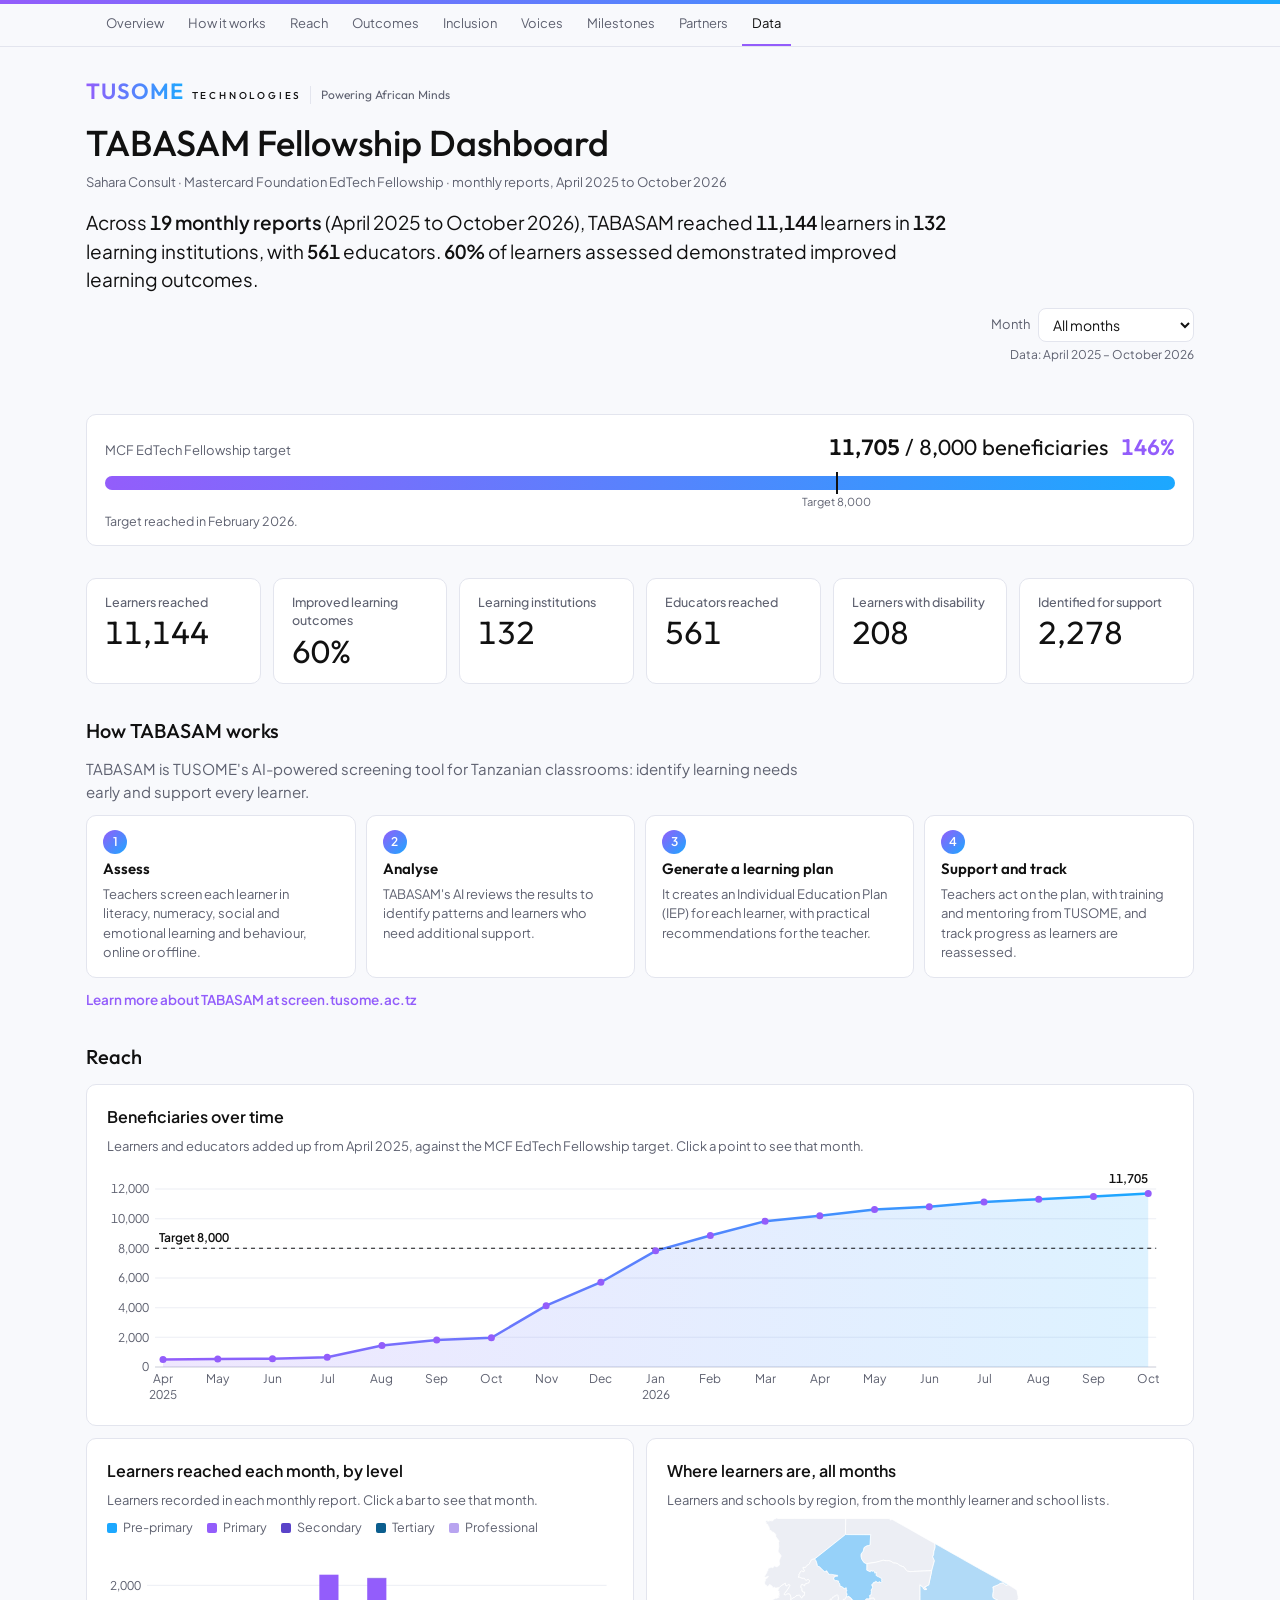
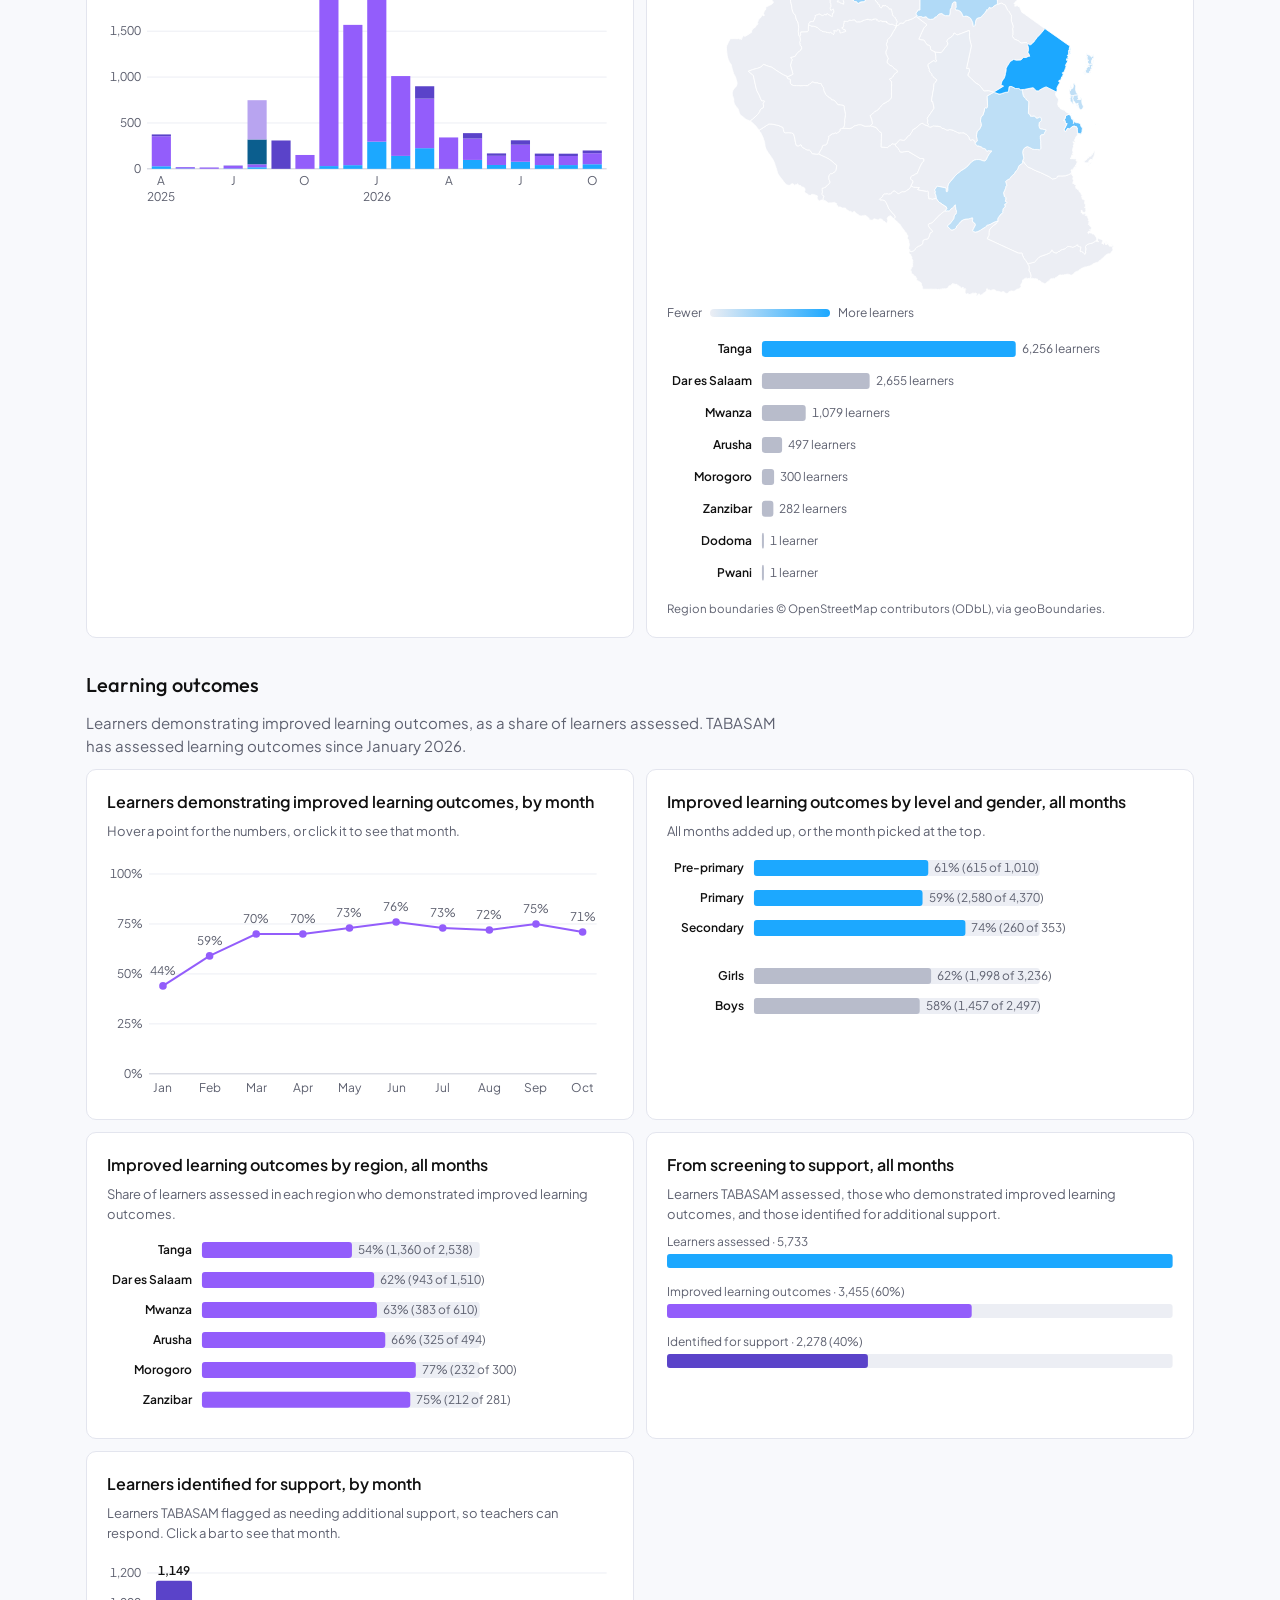
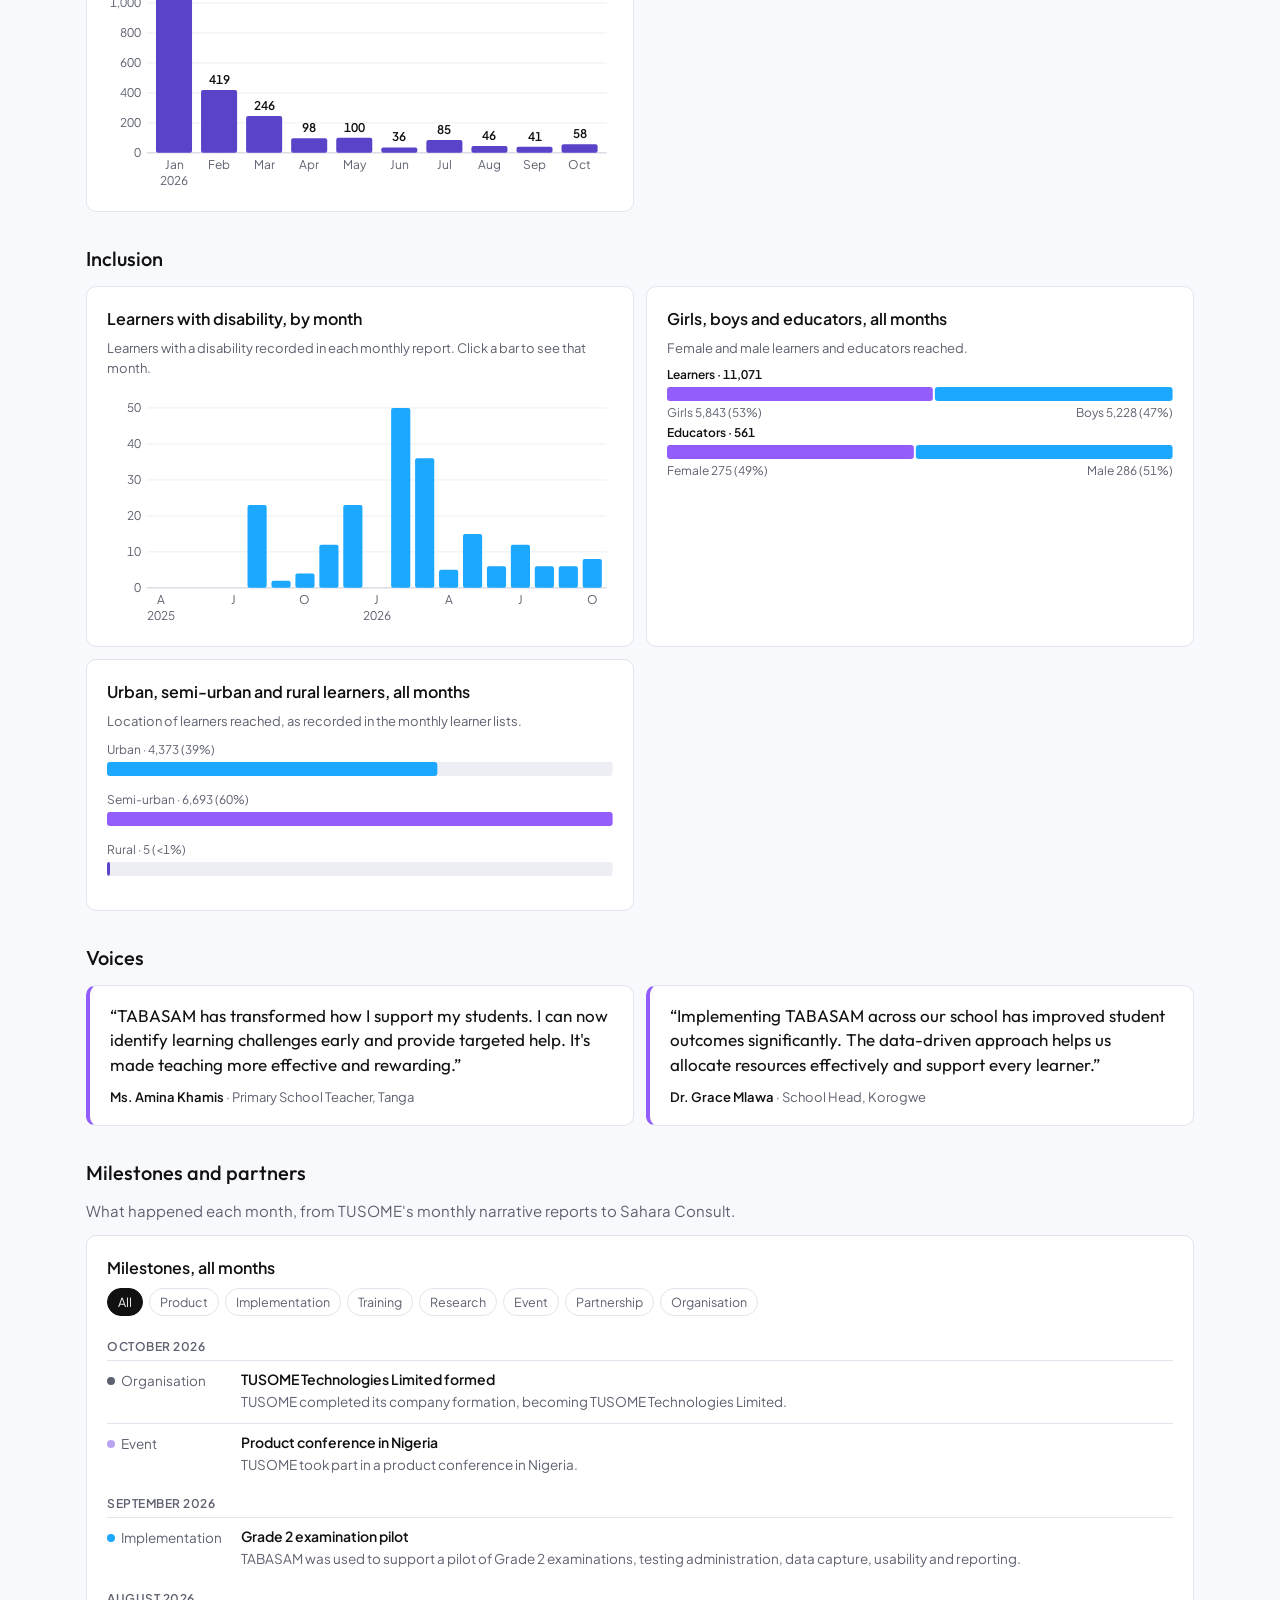
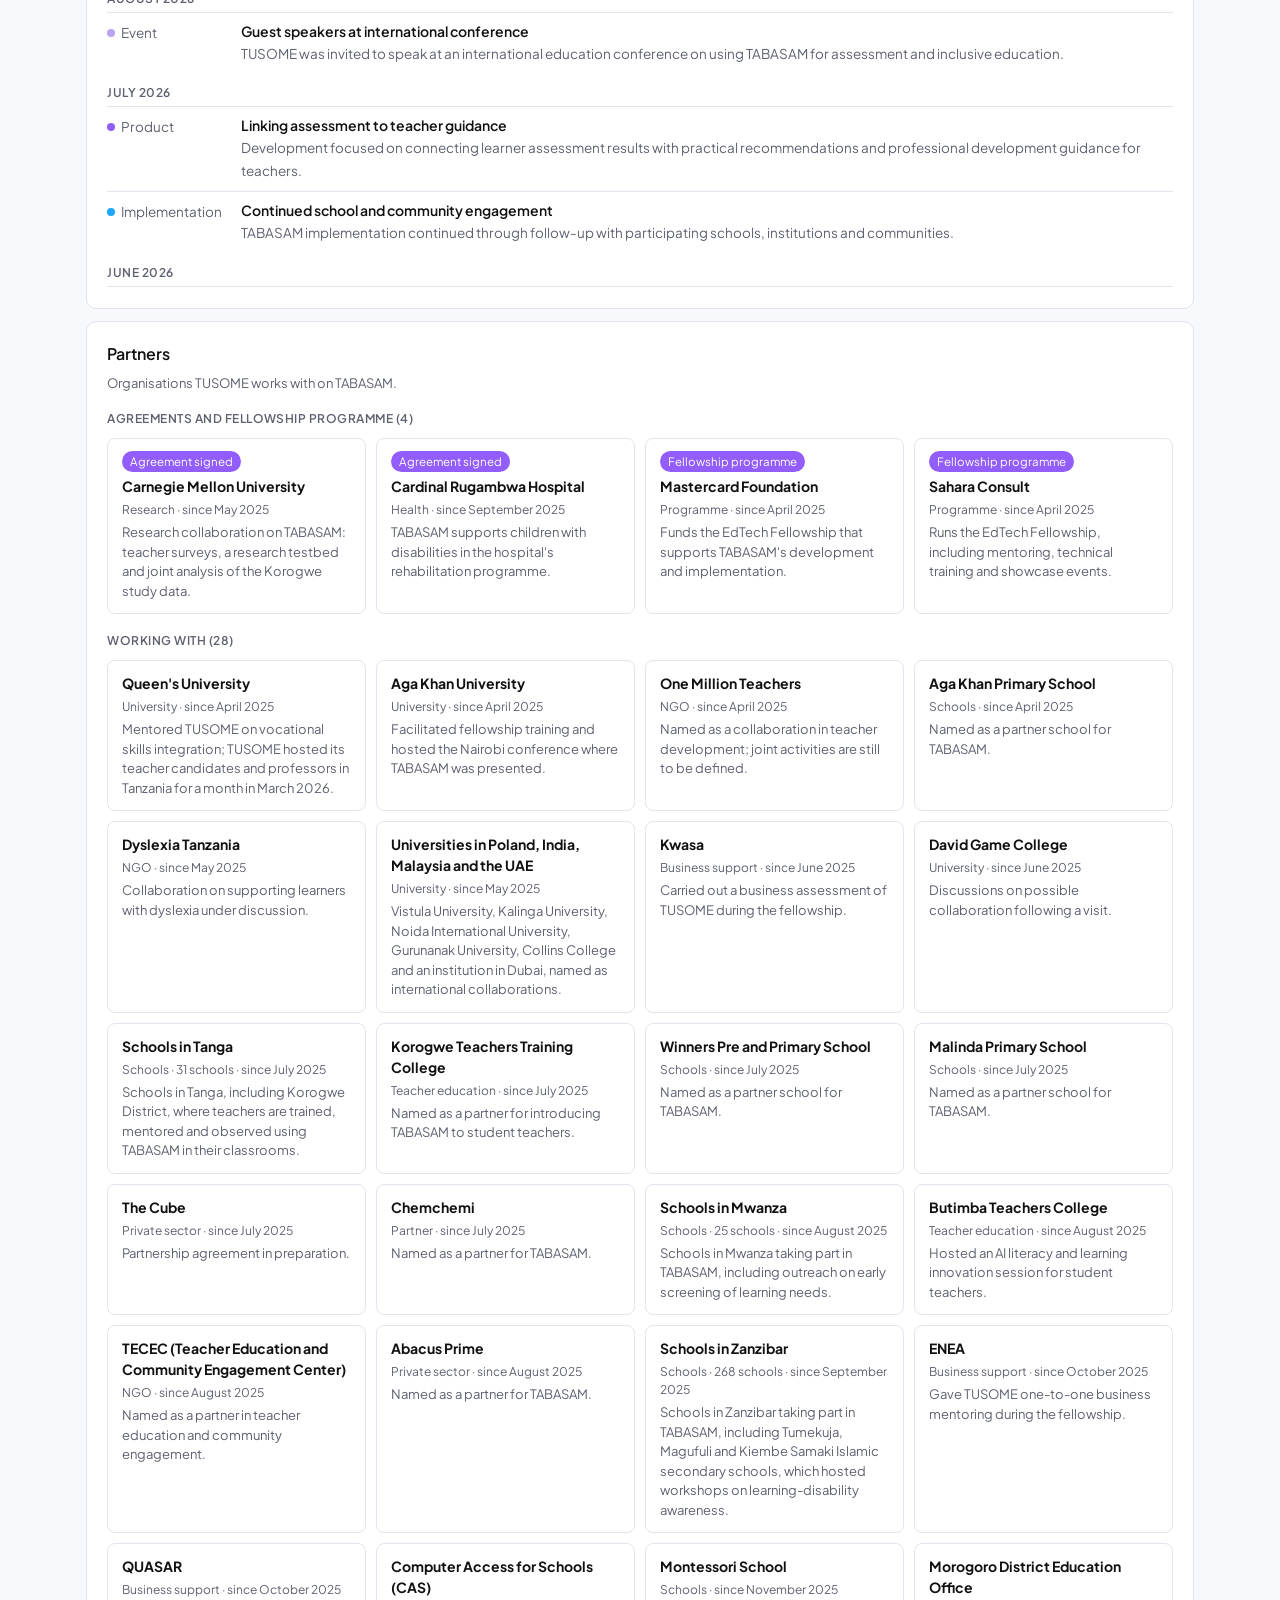
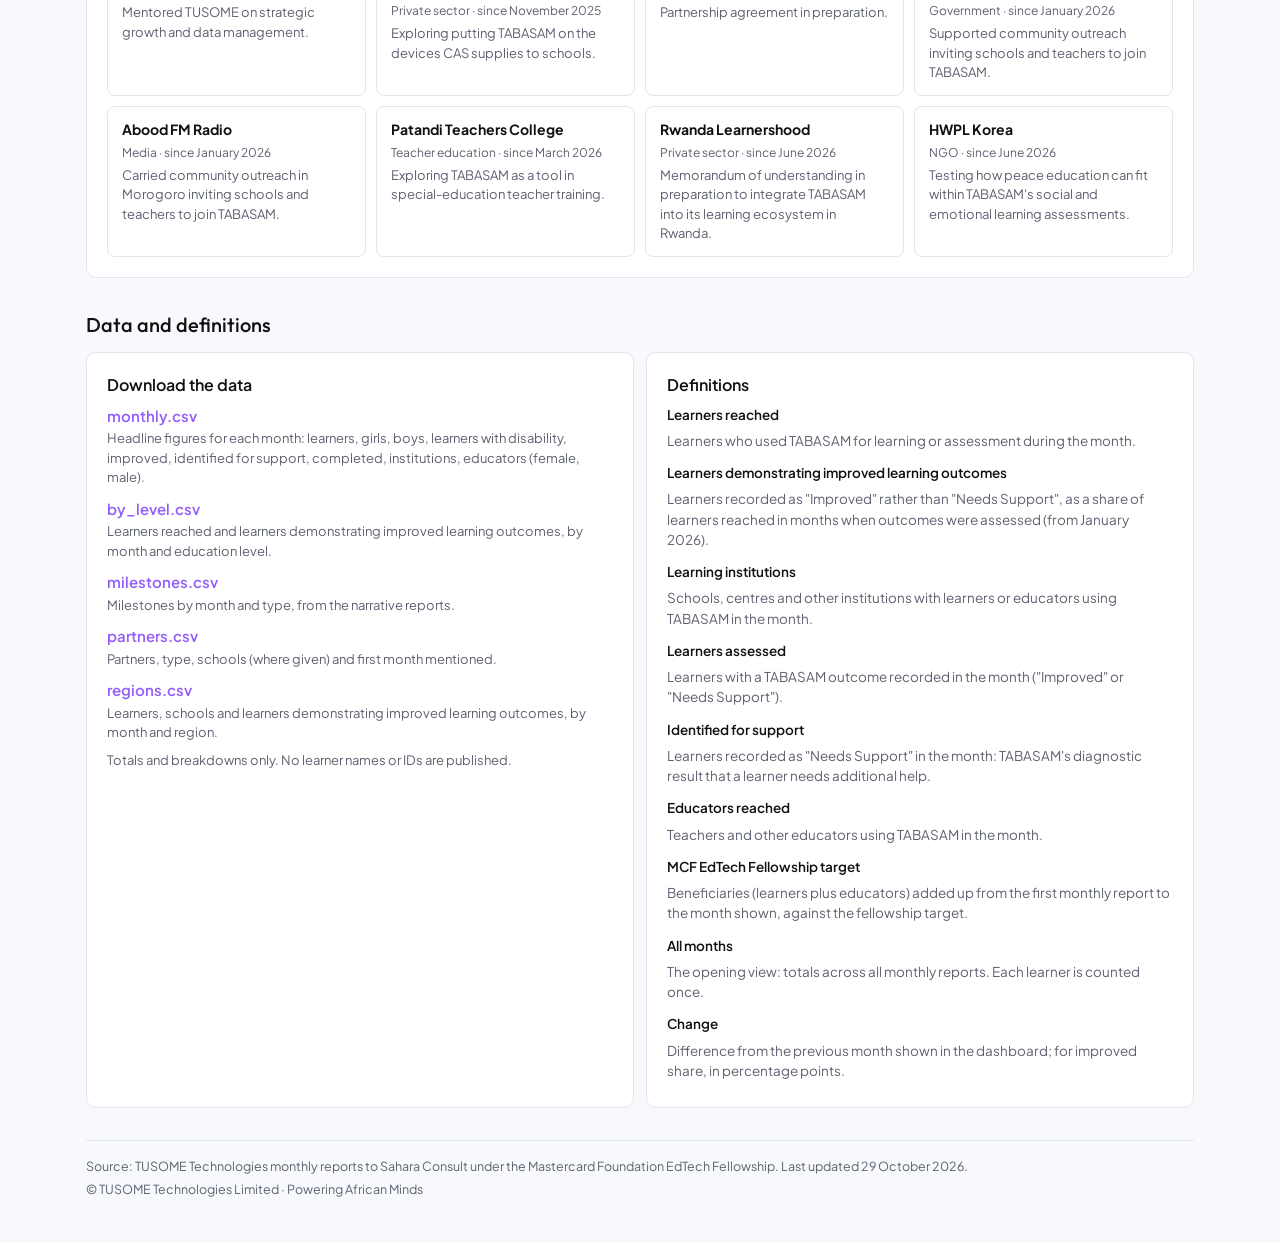
==== commit fd8f8342: "Add screening-to-support funnel, learner location and voices - From screening to support: learners a" ====
--- a/index.html
+++ b/index.html
@@ -15,7 +15,7 @@
   <div class="bar" aria-hidden="true"></div>
   <nav class="secnav" aria-label="Sections">
     <div class="secnav-in">
-      <a href="#overview">Overview</a><a href="#how">How it works</a><a href="#reach">Reach</a><a href="#outcomes">Outcomes</a><a href="#inclusion">Inclusion</a><a href="#journey">Milestones</a><a href="#partners">Partners</a><a href="#data">Data</a>
+      <a href="#overview">Overview</a><a href="#how">How it works</a><a href="#reach">Reach</a><a href="#outcomes">Outcomes</a><a href="#inclusion">Inclusion</a><a href="#voices">Voices</a><a href="#journey">Milestones</a><a href="#partners">Partners</a><a href="#data">Data</a>
     </div>
   </nav>
   <main class="wrap">
@@ -116,6 +116,11 @@
           <p class="cap">Share of learners assessed in each region who demonstrated improved learning outcomes.</p>
           <div class="chart short" id="chart-region-outcomes"></div>
         </div>
+        <div class="card" id="funnel">
+          <h3>From screening to support, <span data-k="label">—</span></h3>
+          <p class="cap">Learners TABASAM assessed, those who demonstrated improved learning outcomes, and those identified for additional support.</p>
+          <div class="chart short" id="chart-funnel"></div>
+        </div>
         <div class="card" id="support">
           <h3>Learners identified for support, by month</h3>
           <p class="cap">Learners TABASAM flagged as needing additional support, so teachers can respond. Click a bar to see that month.</p>
@@ -137,7 +142,17 @@
           <p class="cap">Female and male learners and educators reached.</p>
           <div class="chart short" id="chart-split"></div>
         </div>
-      </div>
+        <div class="card" id="location">
+          <h3>Urban, semi-urban and rural learners, <span data-k="label">—</span></h3>
+          <p class="cap">Location of learners reached, as recorded in the monthly learner lists.</p>
+          <div class="chart short" id="chart-location"></div>
+        </div>
+      </div>
+    </section>
+
+    <section class="sec" id="voices" hidden>
+      <h2>Voices</h2>
+      <div class="quotes" id="quote-list"></div>
     </section>
 
     <section class="sec" id="journey">
@@ -177,6 +192,7 @@
             <dt>Learners reached</dt><dd>Learners who used TABASAM for learning or assessment during the month.</dd>
             <dt>Learners demonstrating improved learning outcomes</dt><dd>Learners recorded as "Improved" rather than "Needs Support", as a share of learners reached in months when outcomes were assessed (from January 2026).</dd>
             <dt>Learning institutions</dt><dd>Schools, centres and other institutions with learners or educators using TABASAM in the month.</dd>
+            <dt>Learners assessed</dt><dd>Learners with a TABASAM outcome recorded in the month ("Improved" or "Needs Support").</dd>
             <dt>Identified for support</dt><dd>Learners recorded as "Needs Support" in the month: TABASAM's diagnostic result that a learner needs additional help.</dd>
             <dt>Educators reached</dt><dd>Teachers and other educators using TABASAM in the month.</dd>
             <dt>MCF EdTech Fellowship target</dt><dd>Beneficiaries (learners plus educators) added up from the first monthly report to the month shown, against the fellowship target.</dd>
--- a/assets/styles.css
+++ b/assets/styles.css
@@ -115,6 +115,11 @@
 .more { margin: 0; font-size: 13.5px; }
 .more a { color: var(--purple); font-weight: 600; text-decoration: none; }
 .more a:hover { text-decoration: underline; }
+.quotes { display: grid; gap: 12px; grid-template-columns: repeat(auto-fit, minmax(min(100%, 20rem), 1fr)); }
+.quote { margin: 0; background: var(--panel); border: 1px solid var(--line); border-left: 4px solid var(--purple); border-radius: var(--radius); padding: 18px 20px; display: grid; gap: 10px; }
+.quote blockquote { margin: 0; font-family: var(--display); font-size: 17px; line-height: 1.45; }
+.quote figcaption { font-size: 13px; color: var(--muted); }
+.quote figcaption b { color: var(--ink); font-weight: 600; }
 .grid > .wide { grid-column: 1 / -1; }
 .chips { display: flex; flex-wrap: wrap; gap: 6px; }
 .chips button { font: inherit; font-size: 12.5px; padding: 4px 10px; border-radius: 999px; border: 1px solid var(--line); background: var(--panel); color: var(--muted); cursor: pointer; }
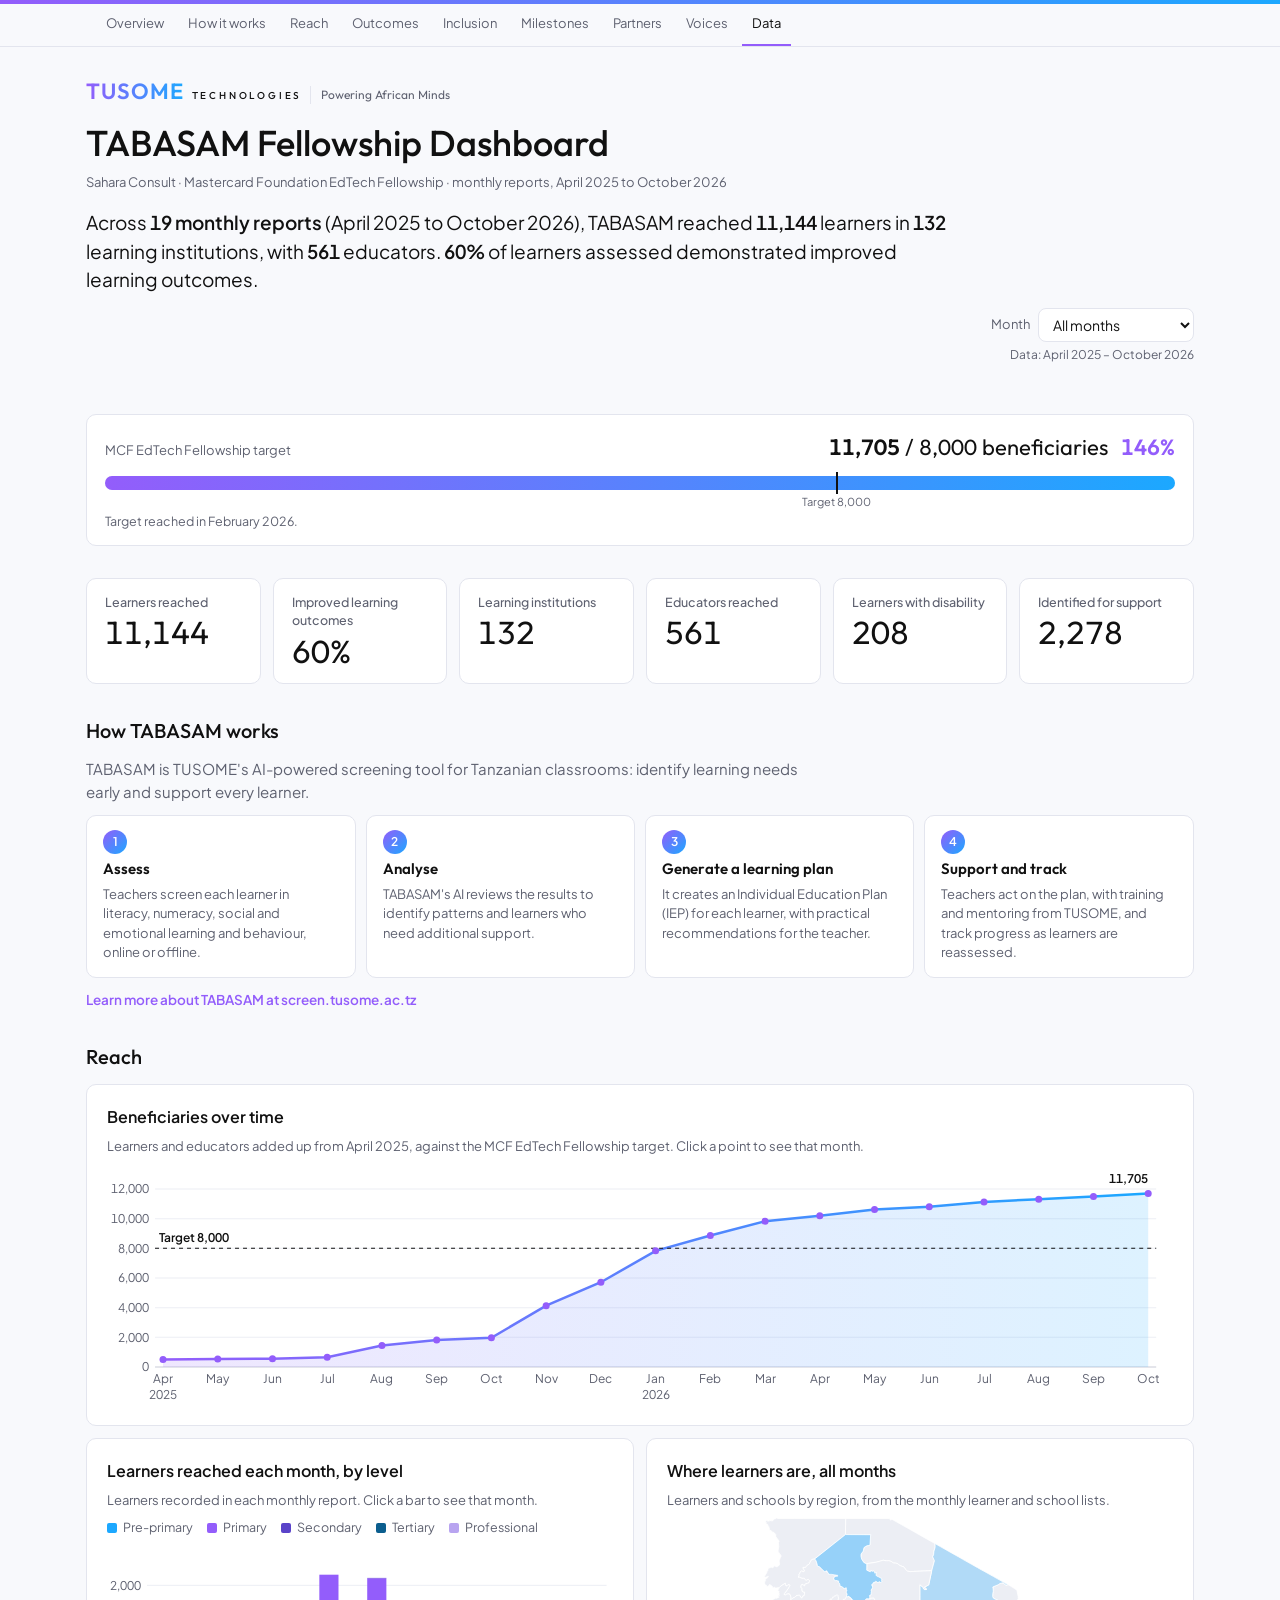
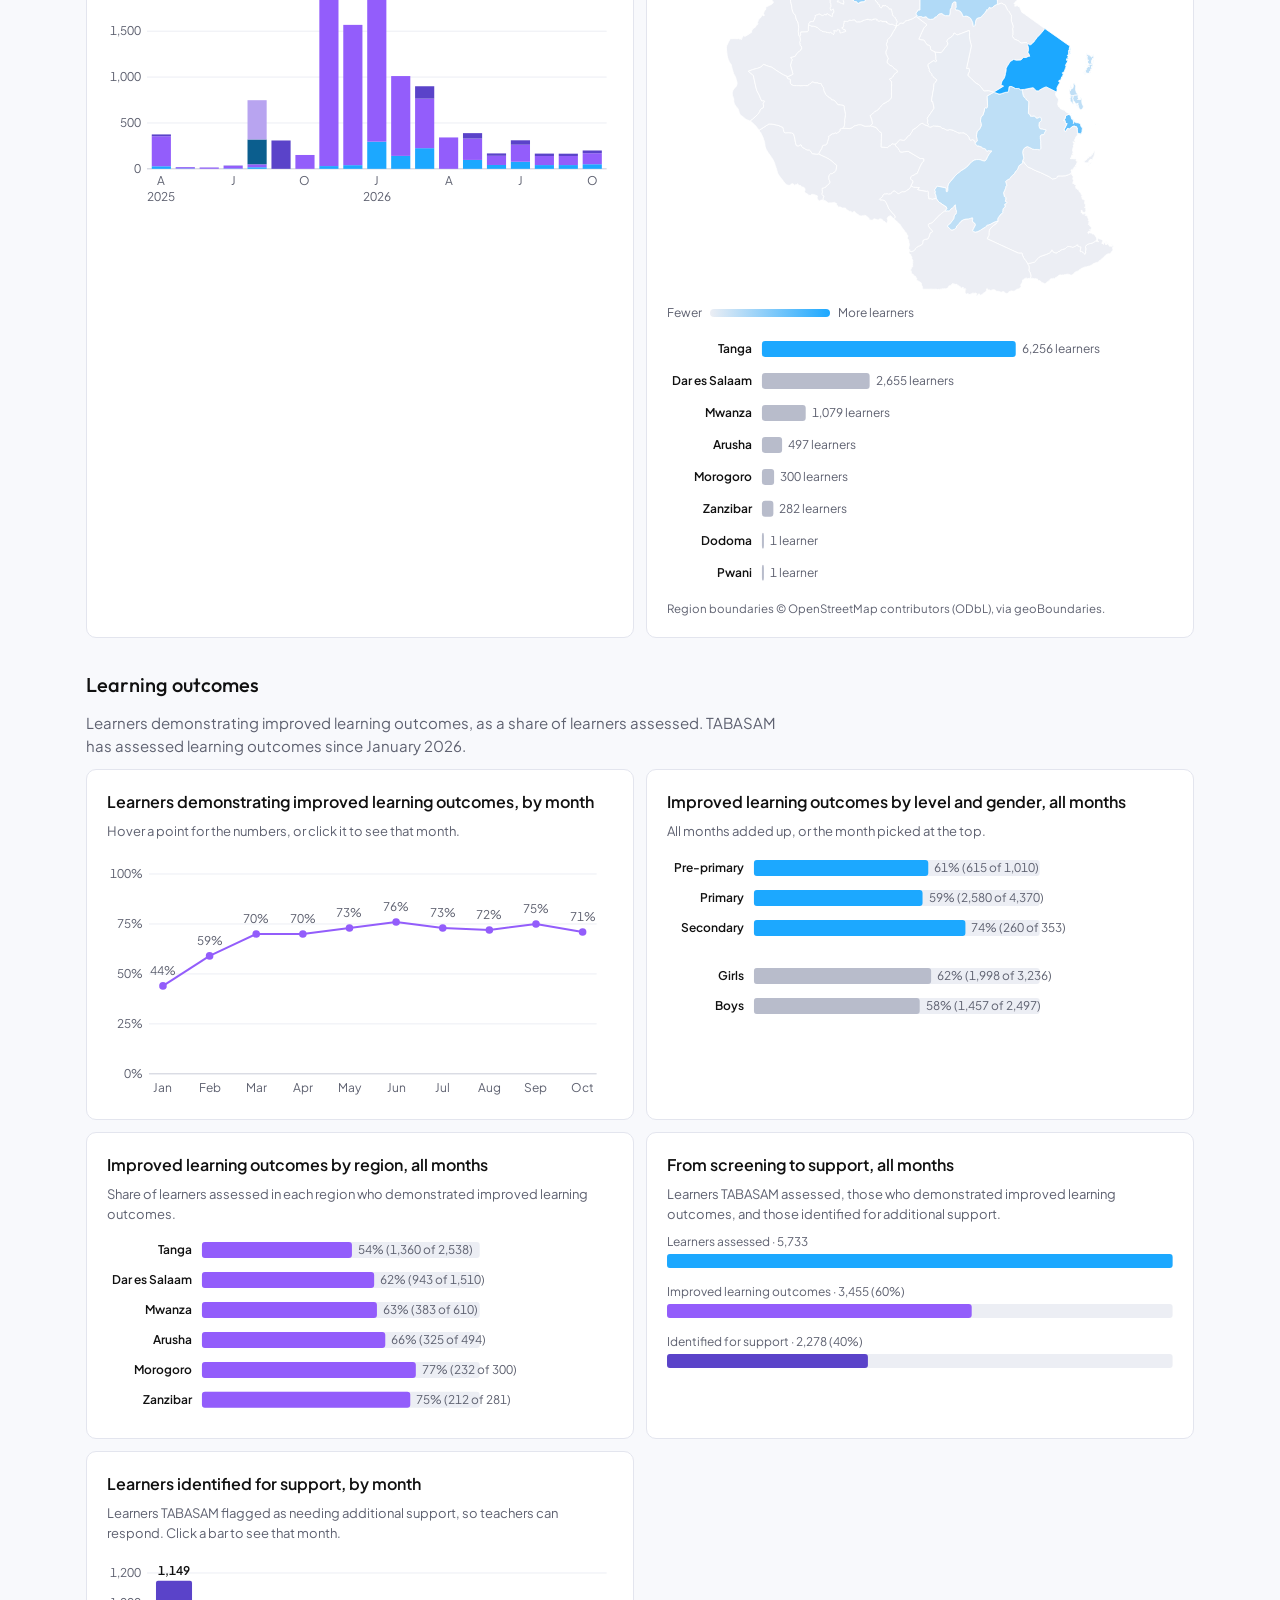
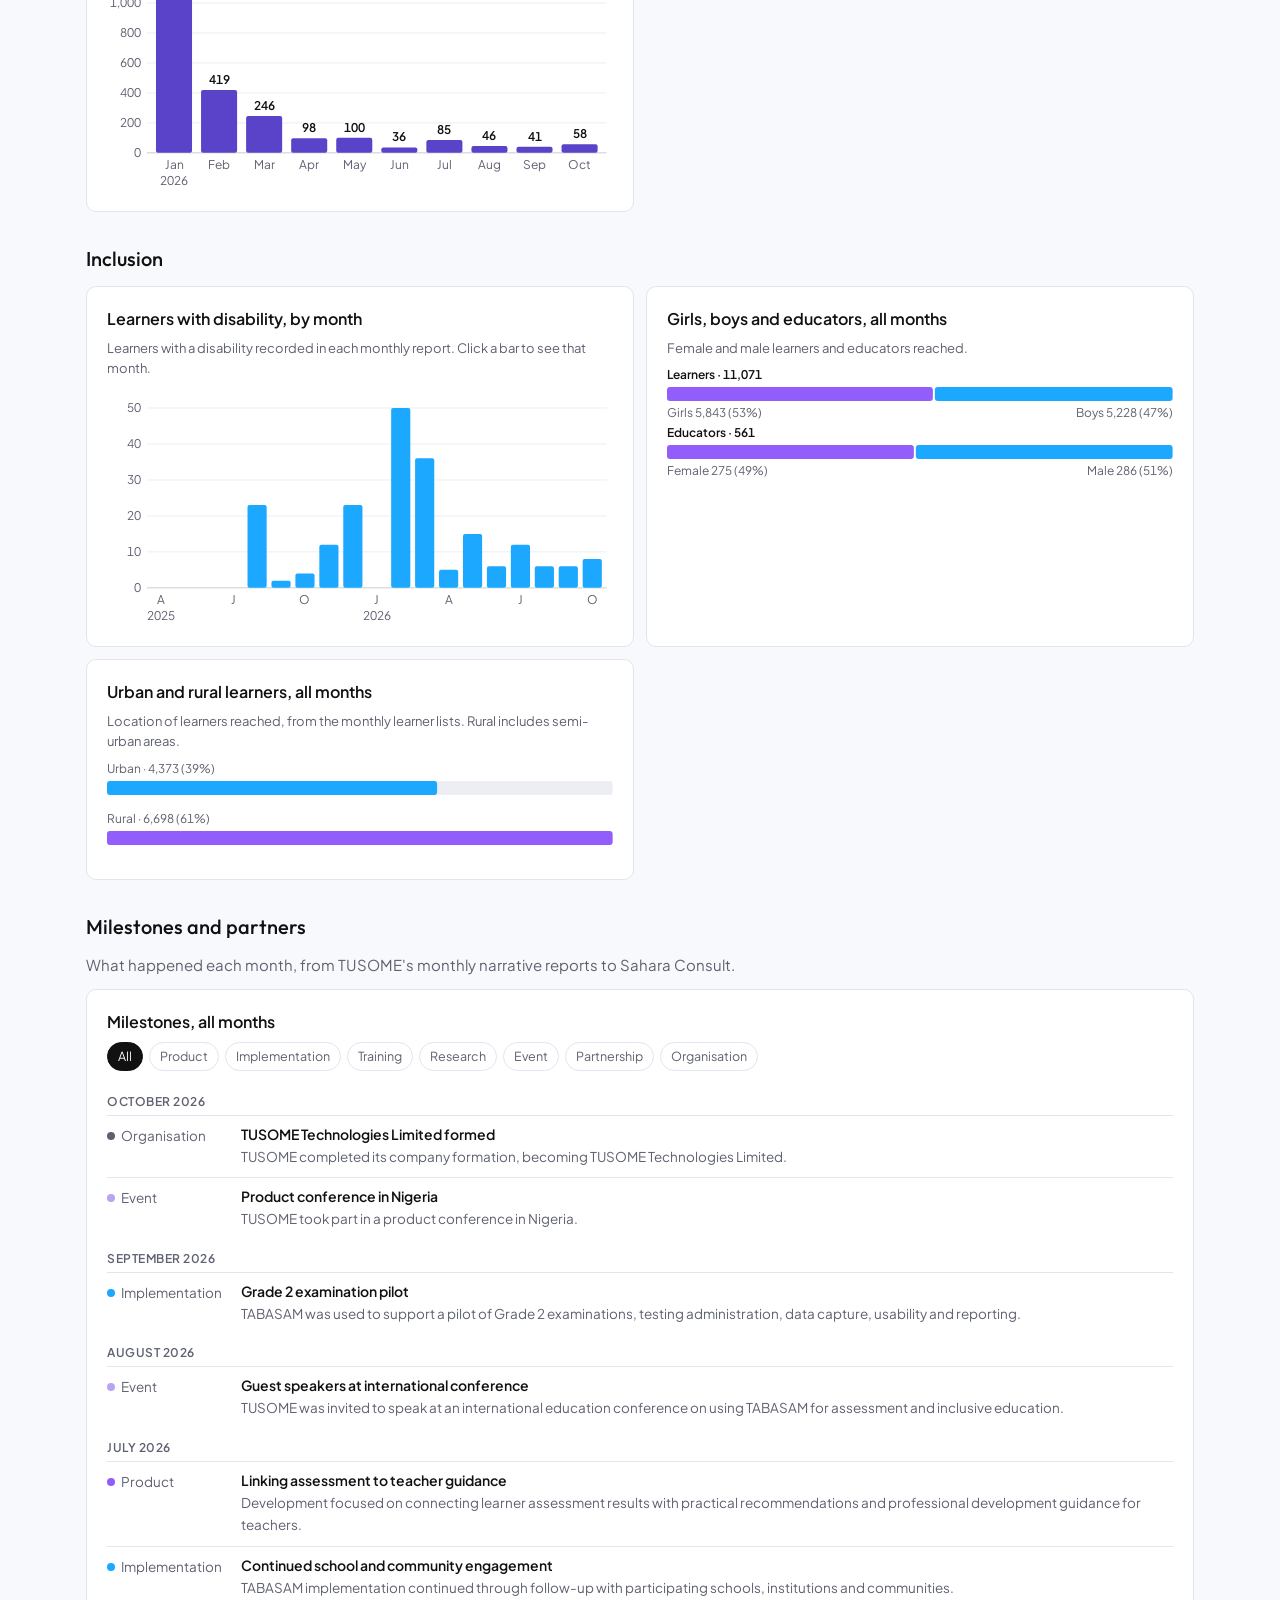
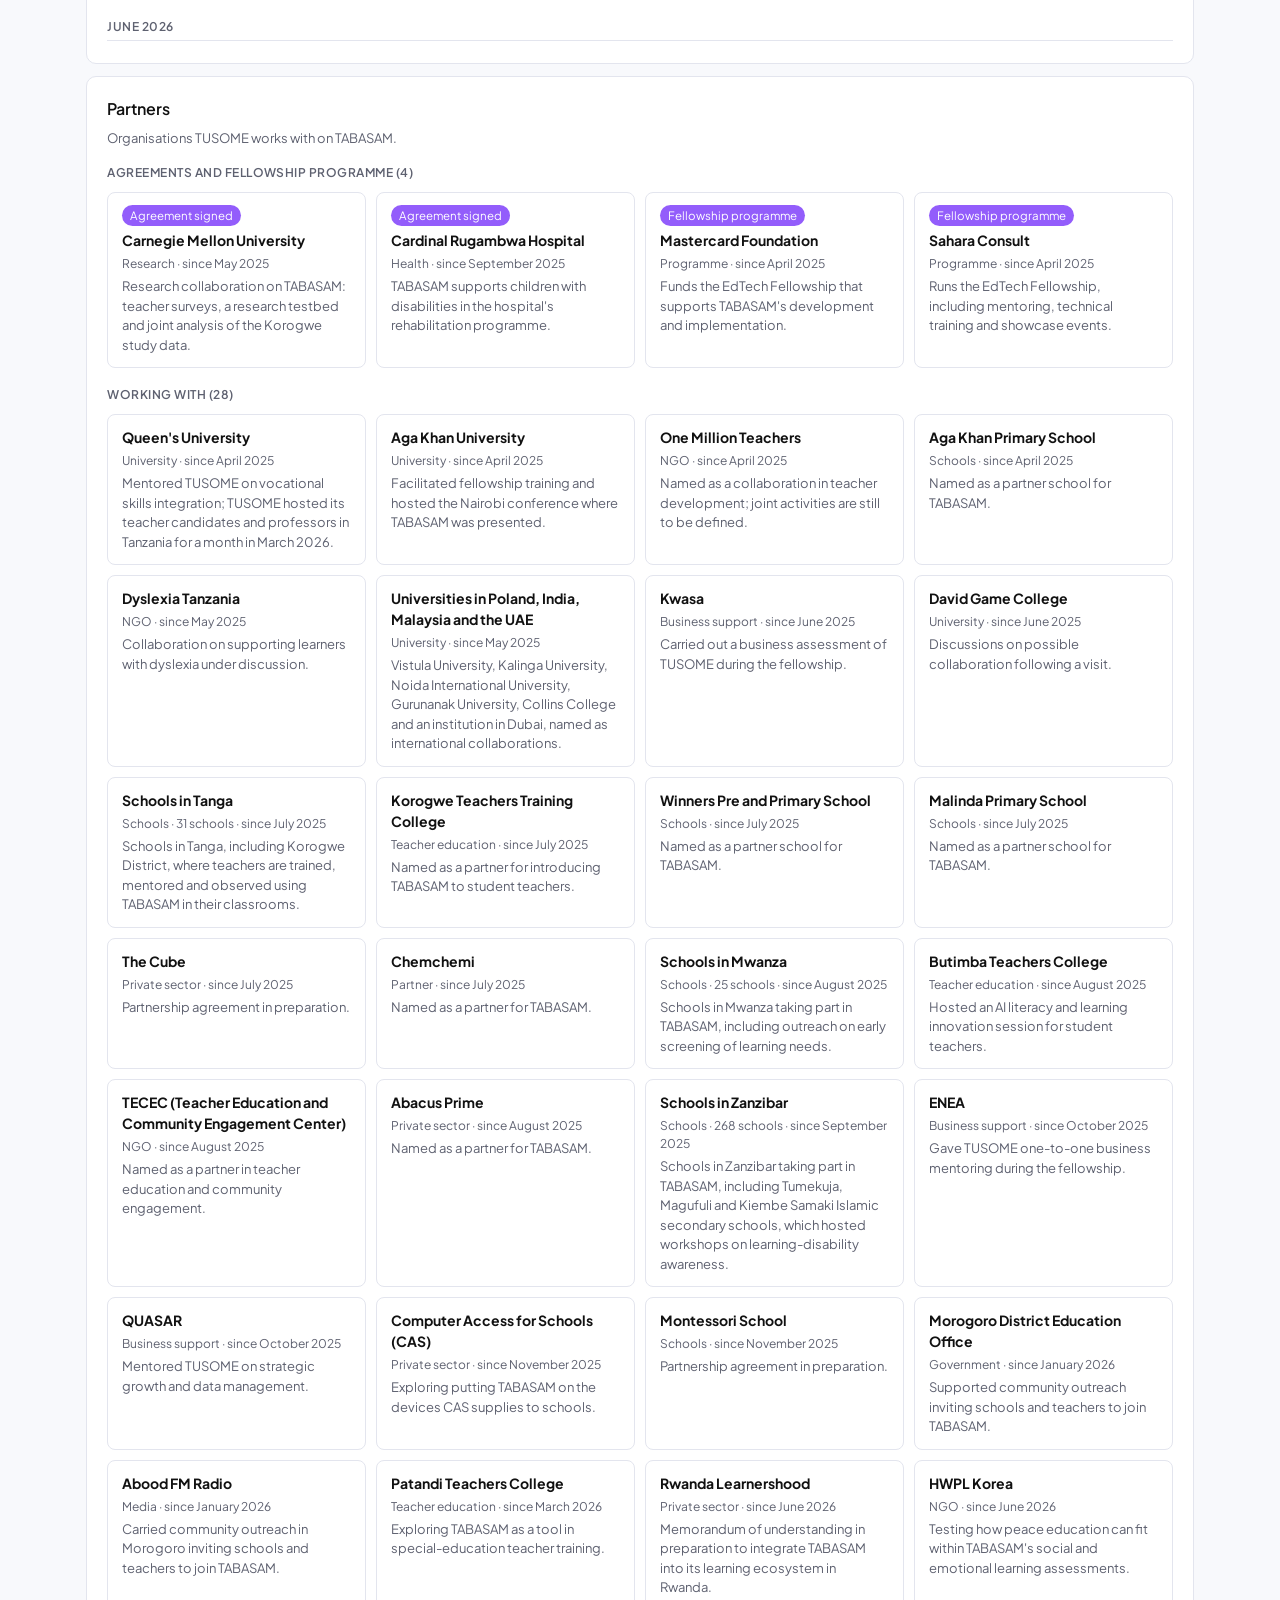
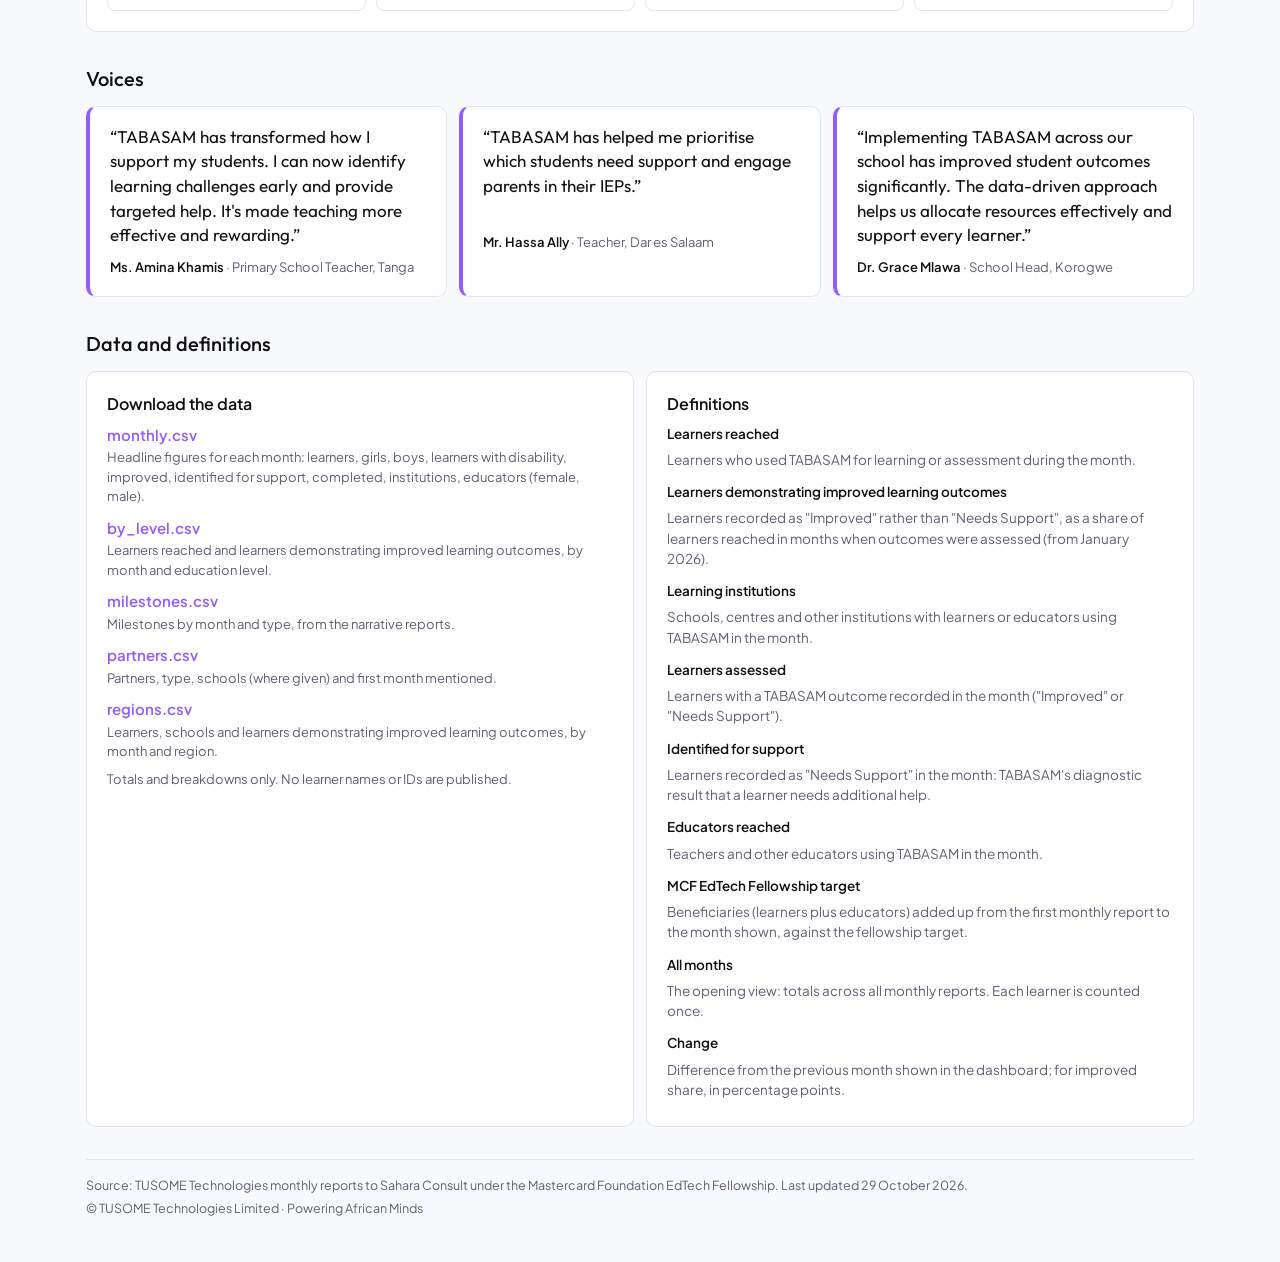
==== commit 9e199c5e: "Add third quote, move Voices last, show urban and rural As instructed by TUSOME: - Voices: quote fro" ====
--- a/index.html
+++ b/index.html
@@ -15,7 +15,7 @@
   <div class="bar" aria-hidden="true"></div>
   <nav class="secnav" aria-label="Sections">
     <div class="secnav-in">
-      <a href="#overview">Overview</a><a href="#how">How it works</a><a href="#reach">Reach</a><a href="#outcomes">Outcomes</a><a href="#inclusion">Inclusion</a><a href="#voices">Voices</a><a href="#journey">Milestones</a><a href="#partners">Partners</a><a href="#data">Data</a>
+      <a href="#overview">Overview</a><a href="#how">How it works</a><a href="#reach">Reach</a><a href="#outcomes">Outcomes</a><a href="#inclusion">Inclusion</a><a href="#journey">Milestones</a><a href="#partners">Partners</a><a href="#voices">Voices</a><a href="#data">Data</a>
     </div>
   </nav>
   <main class="wrap">
@@ -143,16 +143,11 @@
           <div class="chart short" id="chart-split"></div>
         </div>
         <div class="card" id="location">
-          <h3>Urban, semi-urban and rural learners, <span data-k="label">—</span></h3>
-          <p class="cap">Location of learners reached, as recorded in the monthly learner lists.</p>
+          <h3>Urban and rural learners, <span data-k="label">—</span></h3>
+          <p class="cap">Location of learners reached, from the monthly learner lists. Rural includes semi-urban areas.</p>
           <div class="chart short" id="chart-location"></div>
         </div>
       </div>
-    </section>
-
-    <section class="sec" id="voices" hidden>
-      <h2>Voices</h2>
-      <div class="quotes" id="quote-list"></div>
     </section>
 
     <section class="sec" id="journey">
@@ -170,6 +165,11 @@
           <div class="partners" id="partner-list"></div>
         </div>
       </div>
+    </section>
+
+    <section class="sec" id="voices" hidden>
+      <h2>Voices</h2>
+      <div class="quotes" id="quote-list"></div>
     </section>
 
     <section class="sec" id="data">
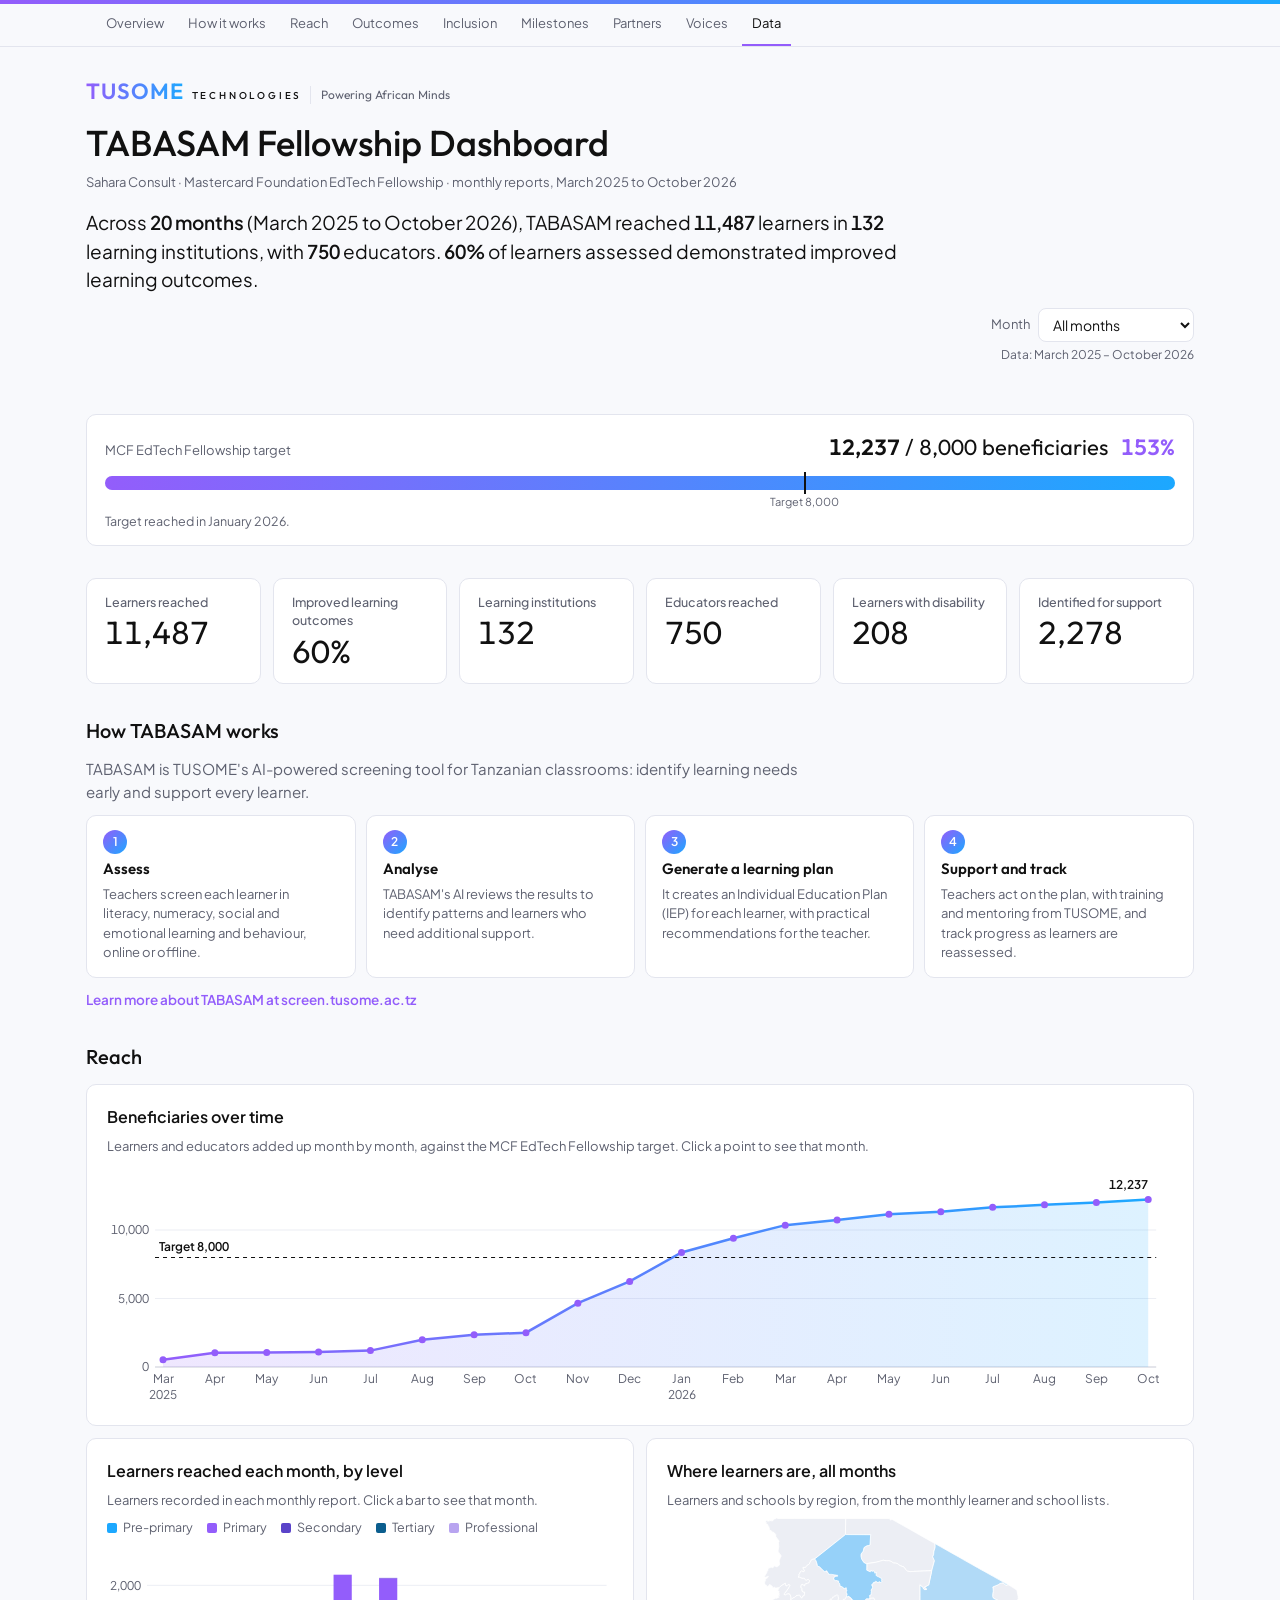
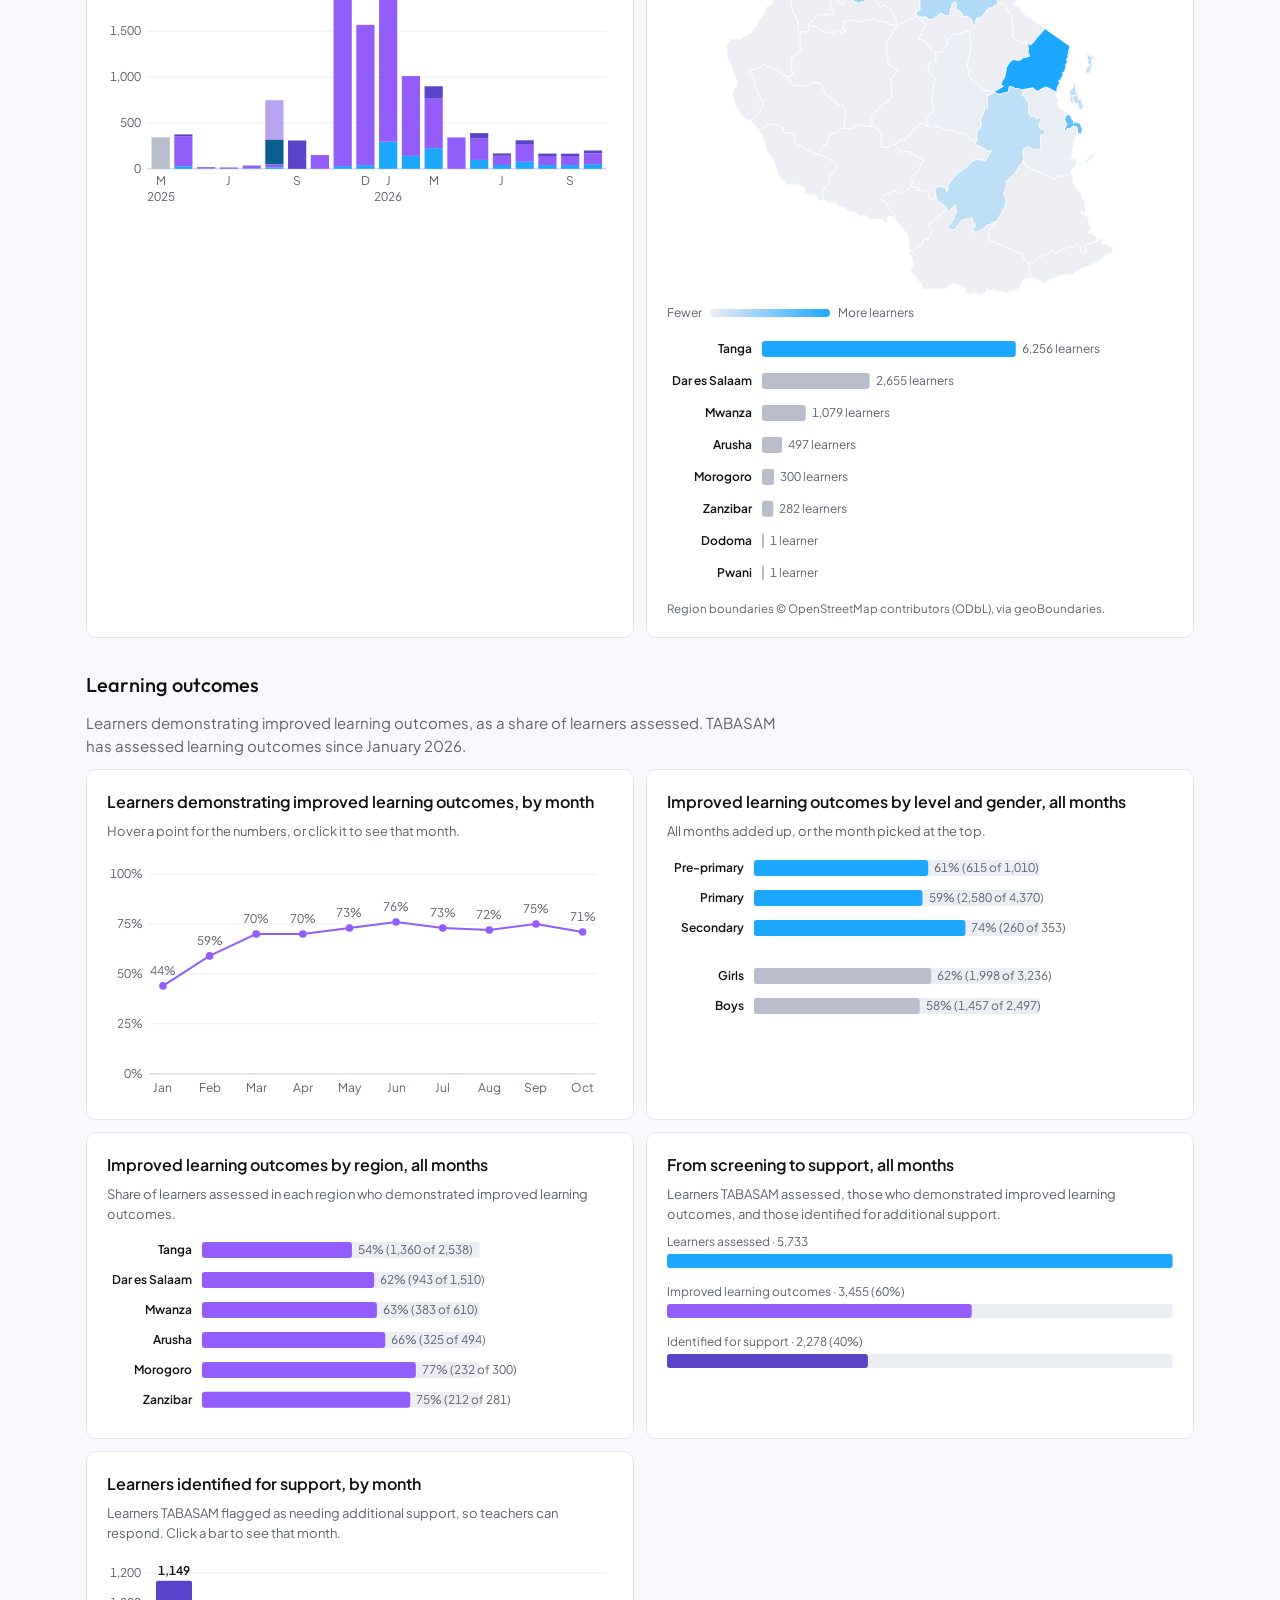
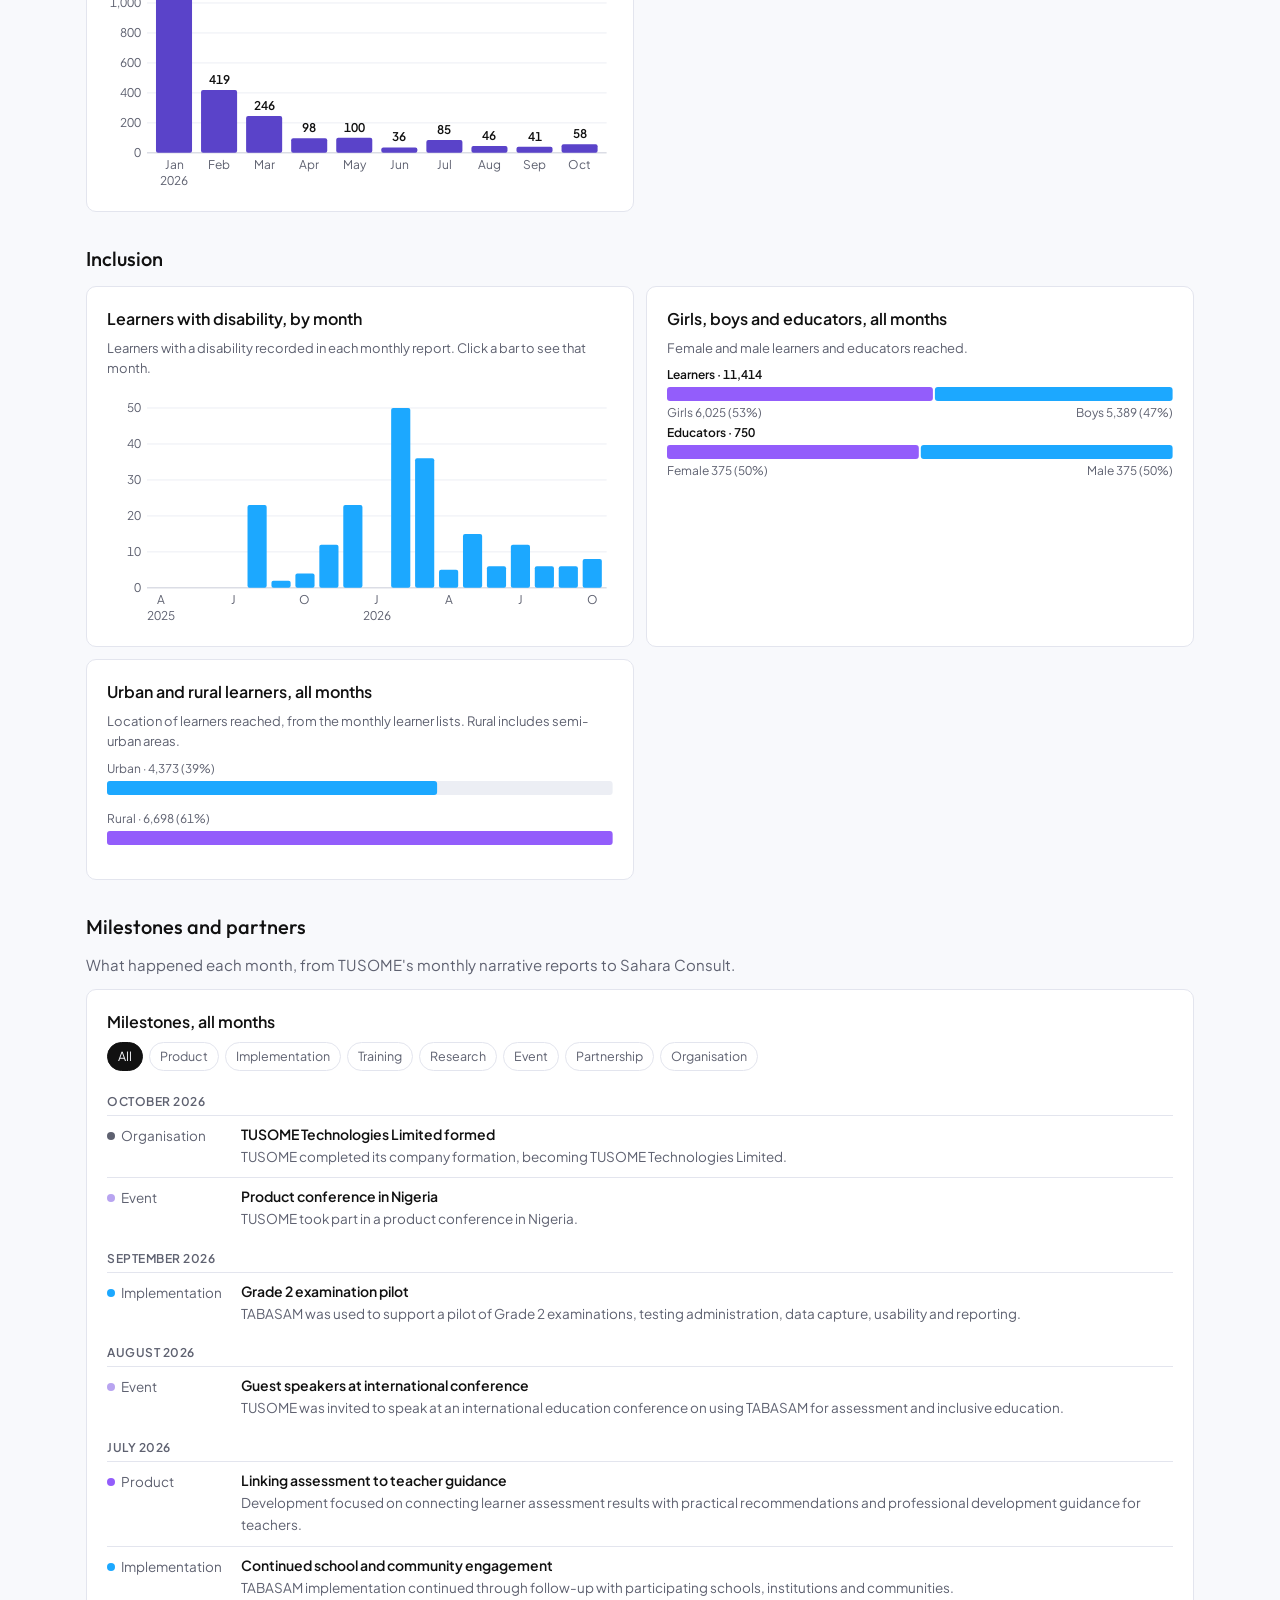
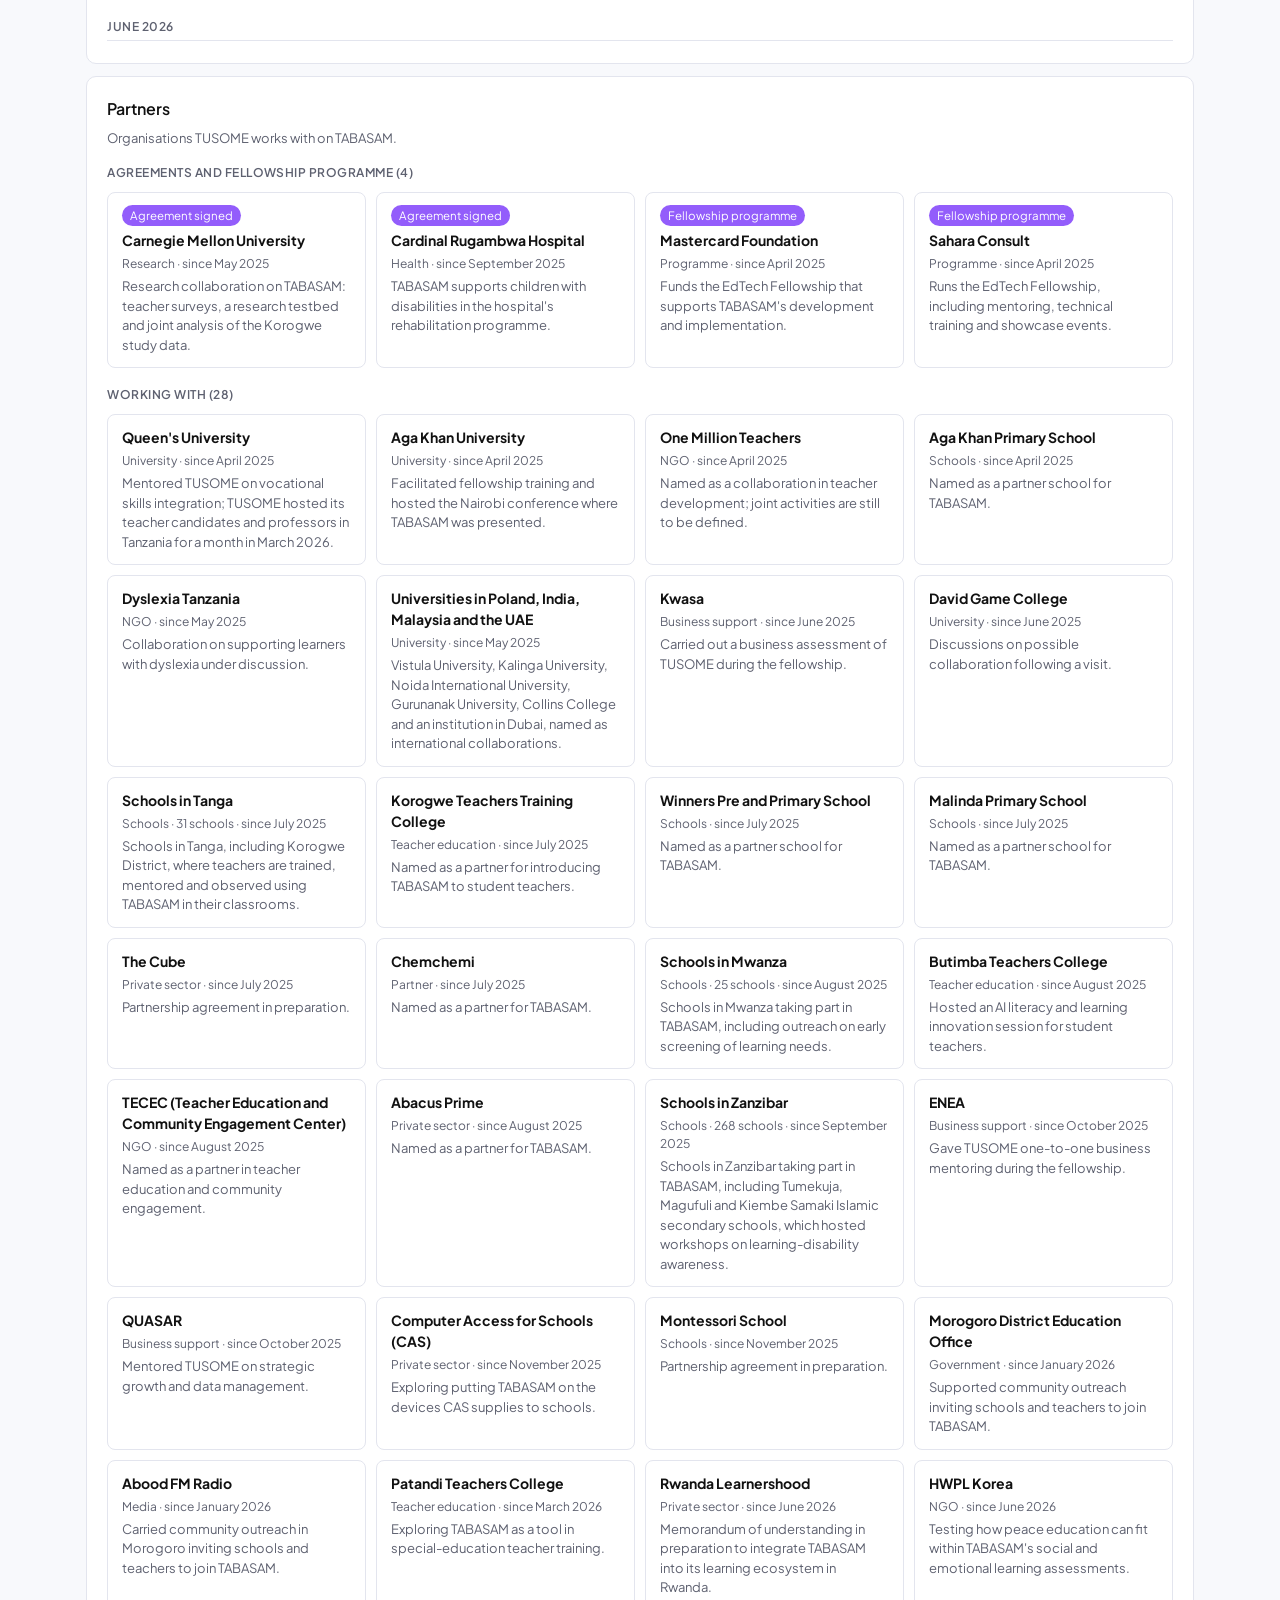
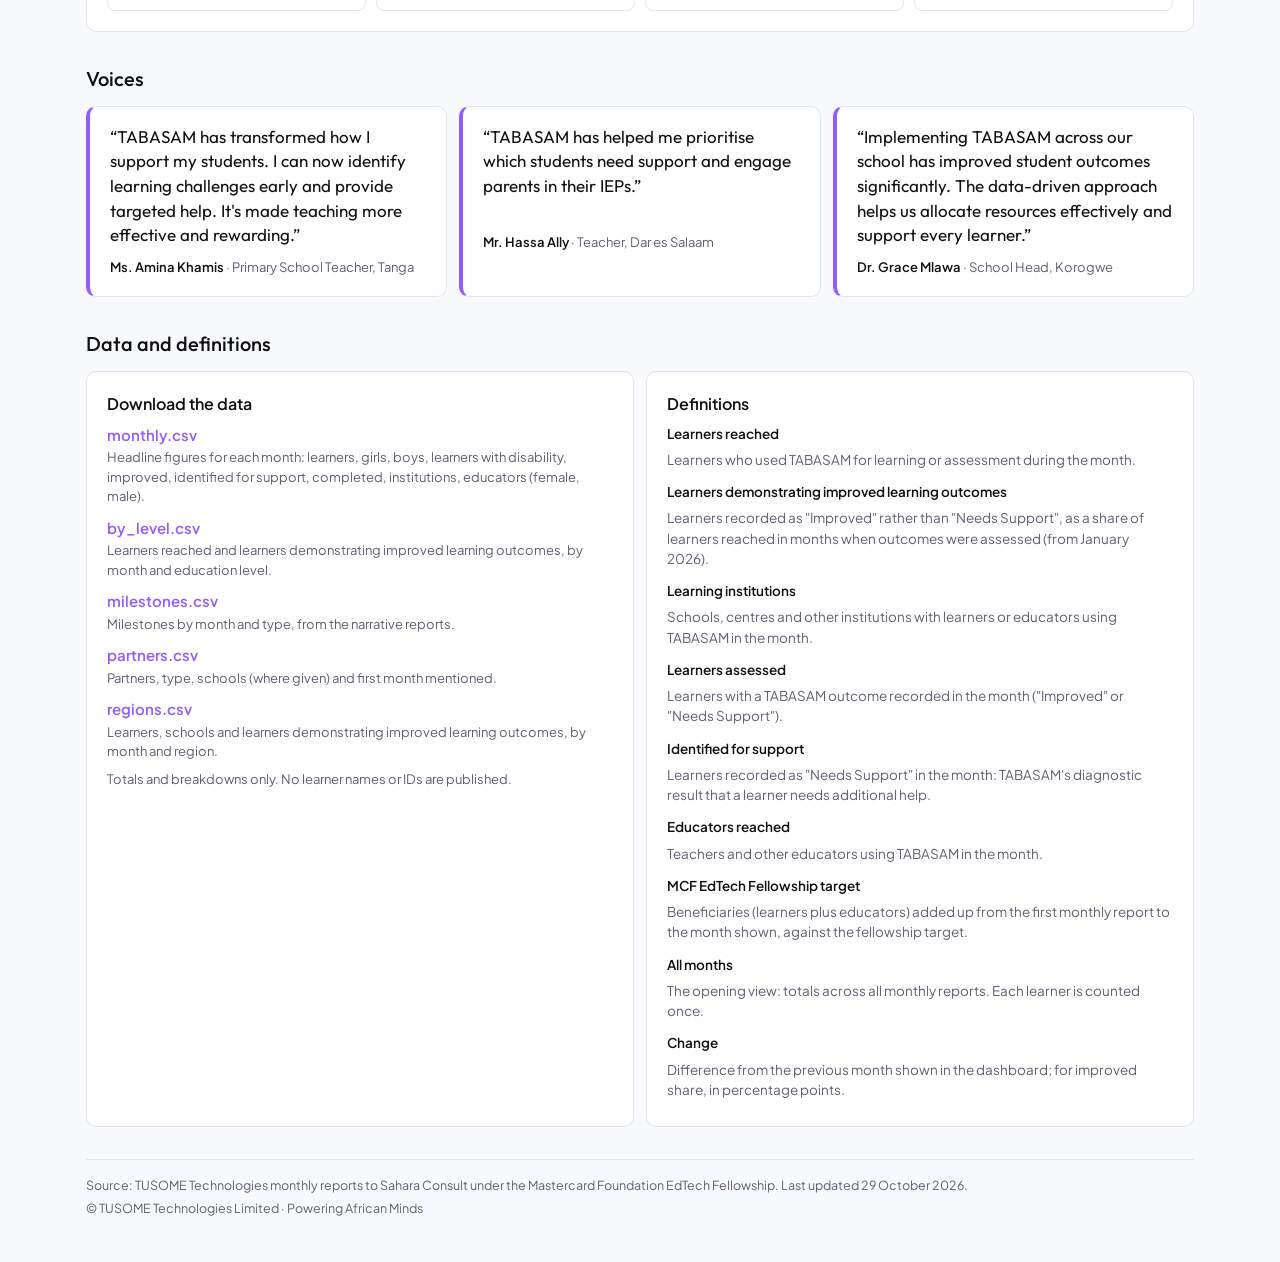
==== commit fae3e432: "Add March 2025: 532 beneficiaries before the first monthly report As instructed by TUSOME, entered b" ====
--- a/index.html
+++ b/index.html
@@ -76,7 +76,7 @@
       <div class="grid">
         <div class="card wide" id="growth">
           <h3>Beneficiaries over time</h3>
-          <p class="cap">Learners and educators added up from April 2025, against the MCF EdTech Fellowship target. Click a point to see that month.</p>
+          <p class="cap">Learners and educators added up month by month, against the MCF EdTech Fellowship target. Click a point to see that month.</p>
           <div class="chart" id="chart-growth"></div>
         </div>
         <div class="card" id="reach-by-month">
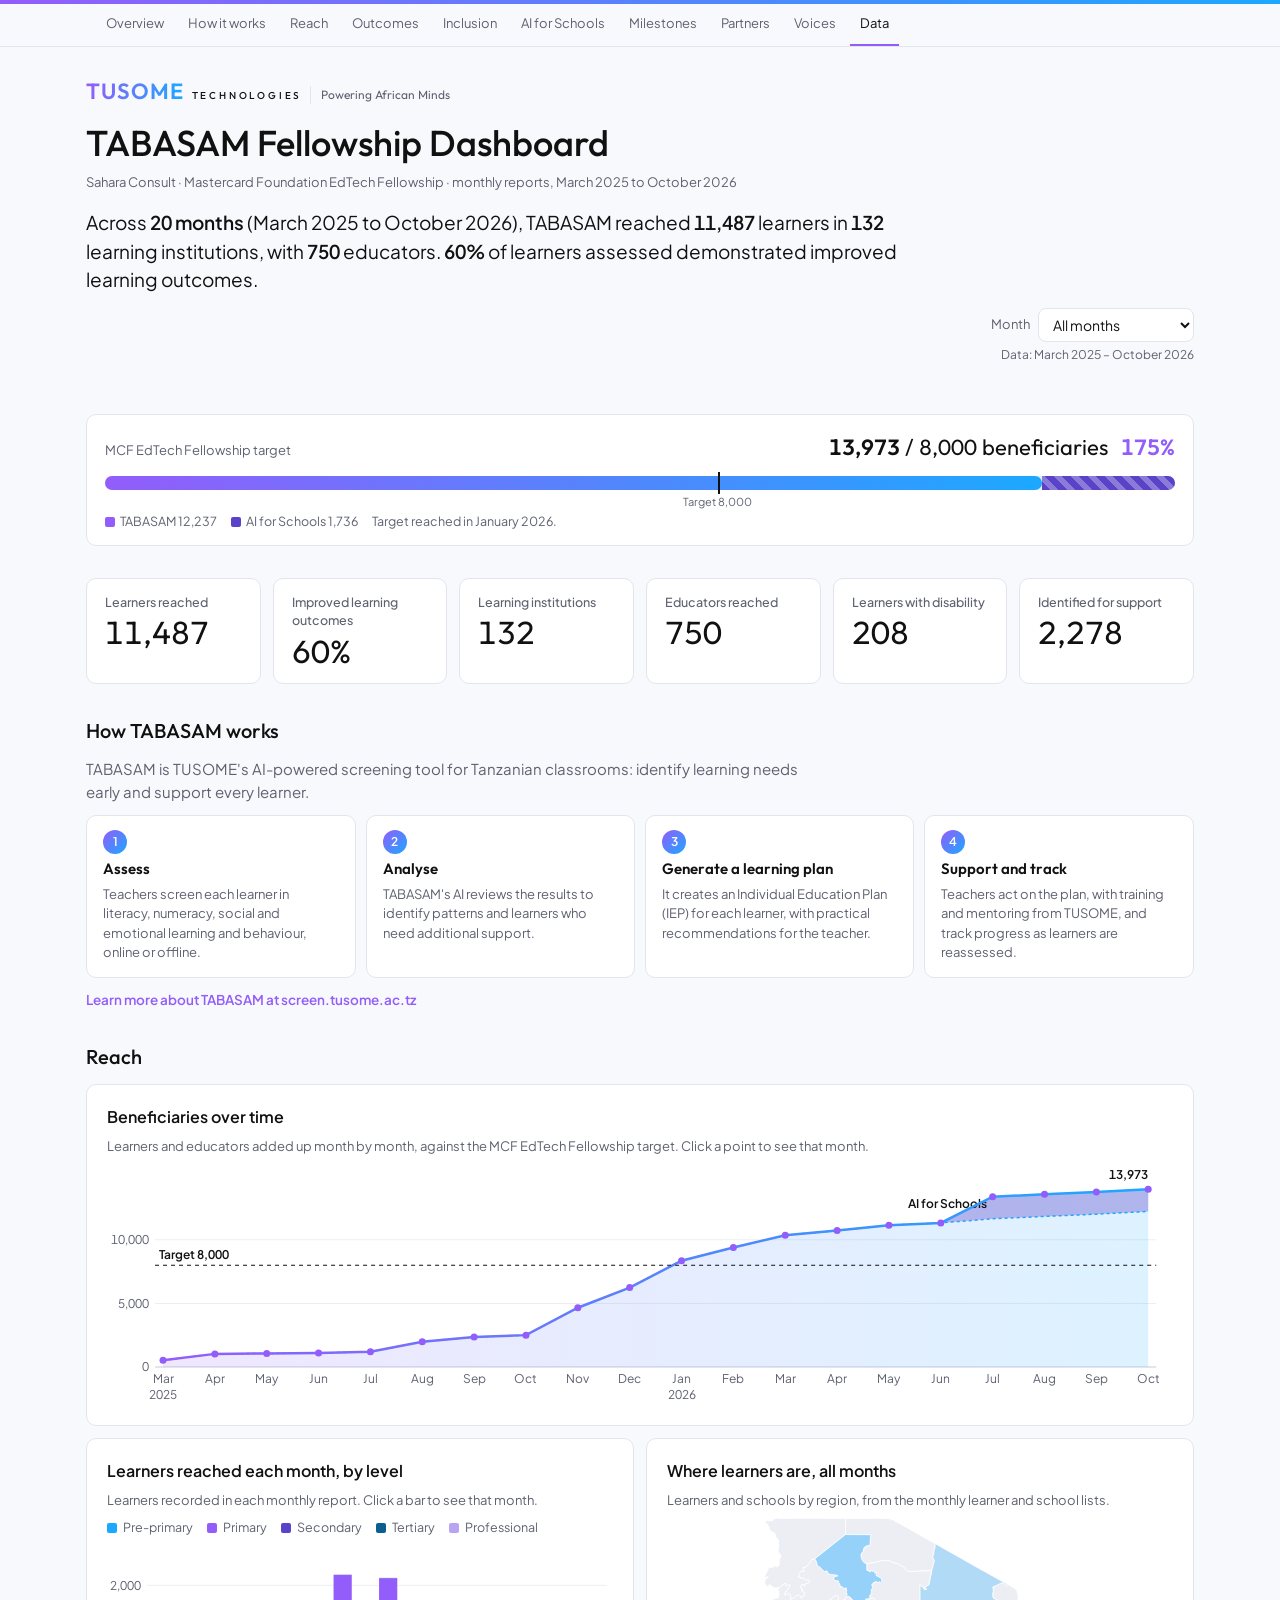
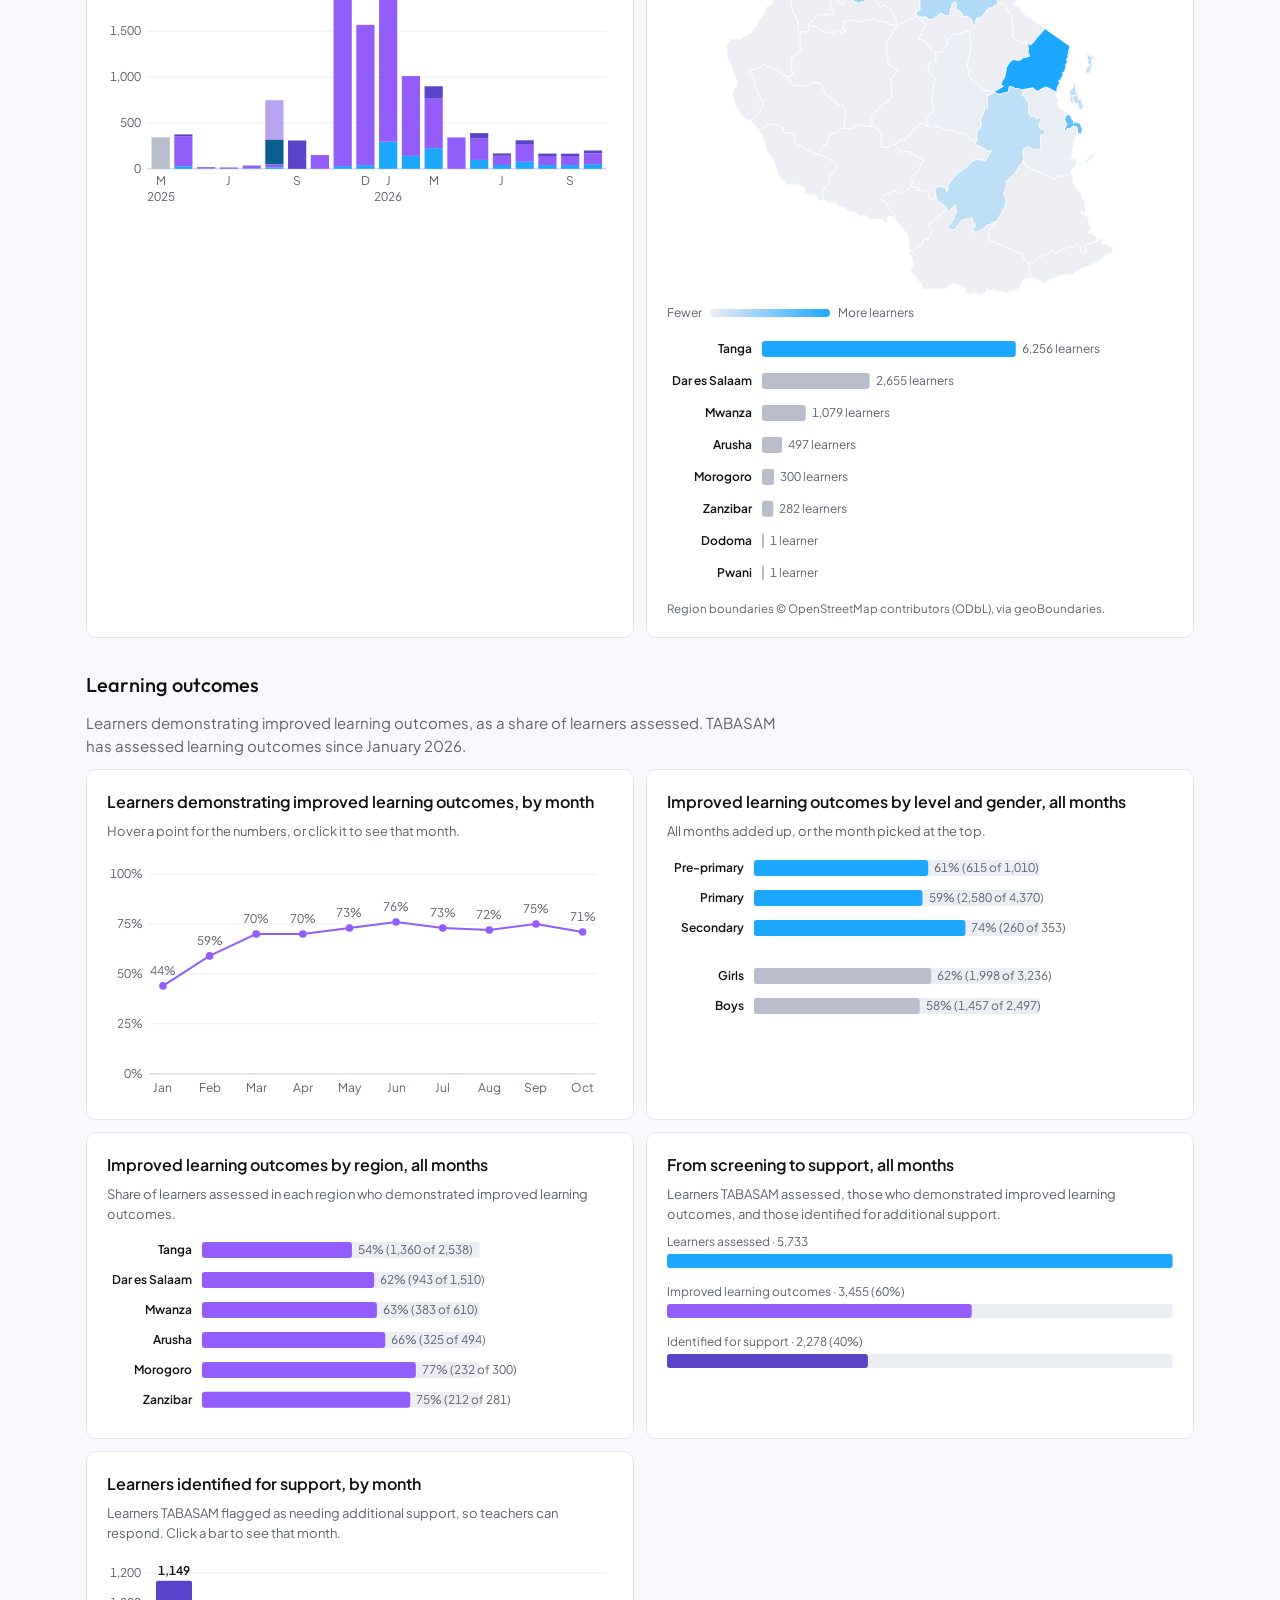
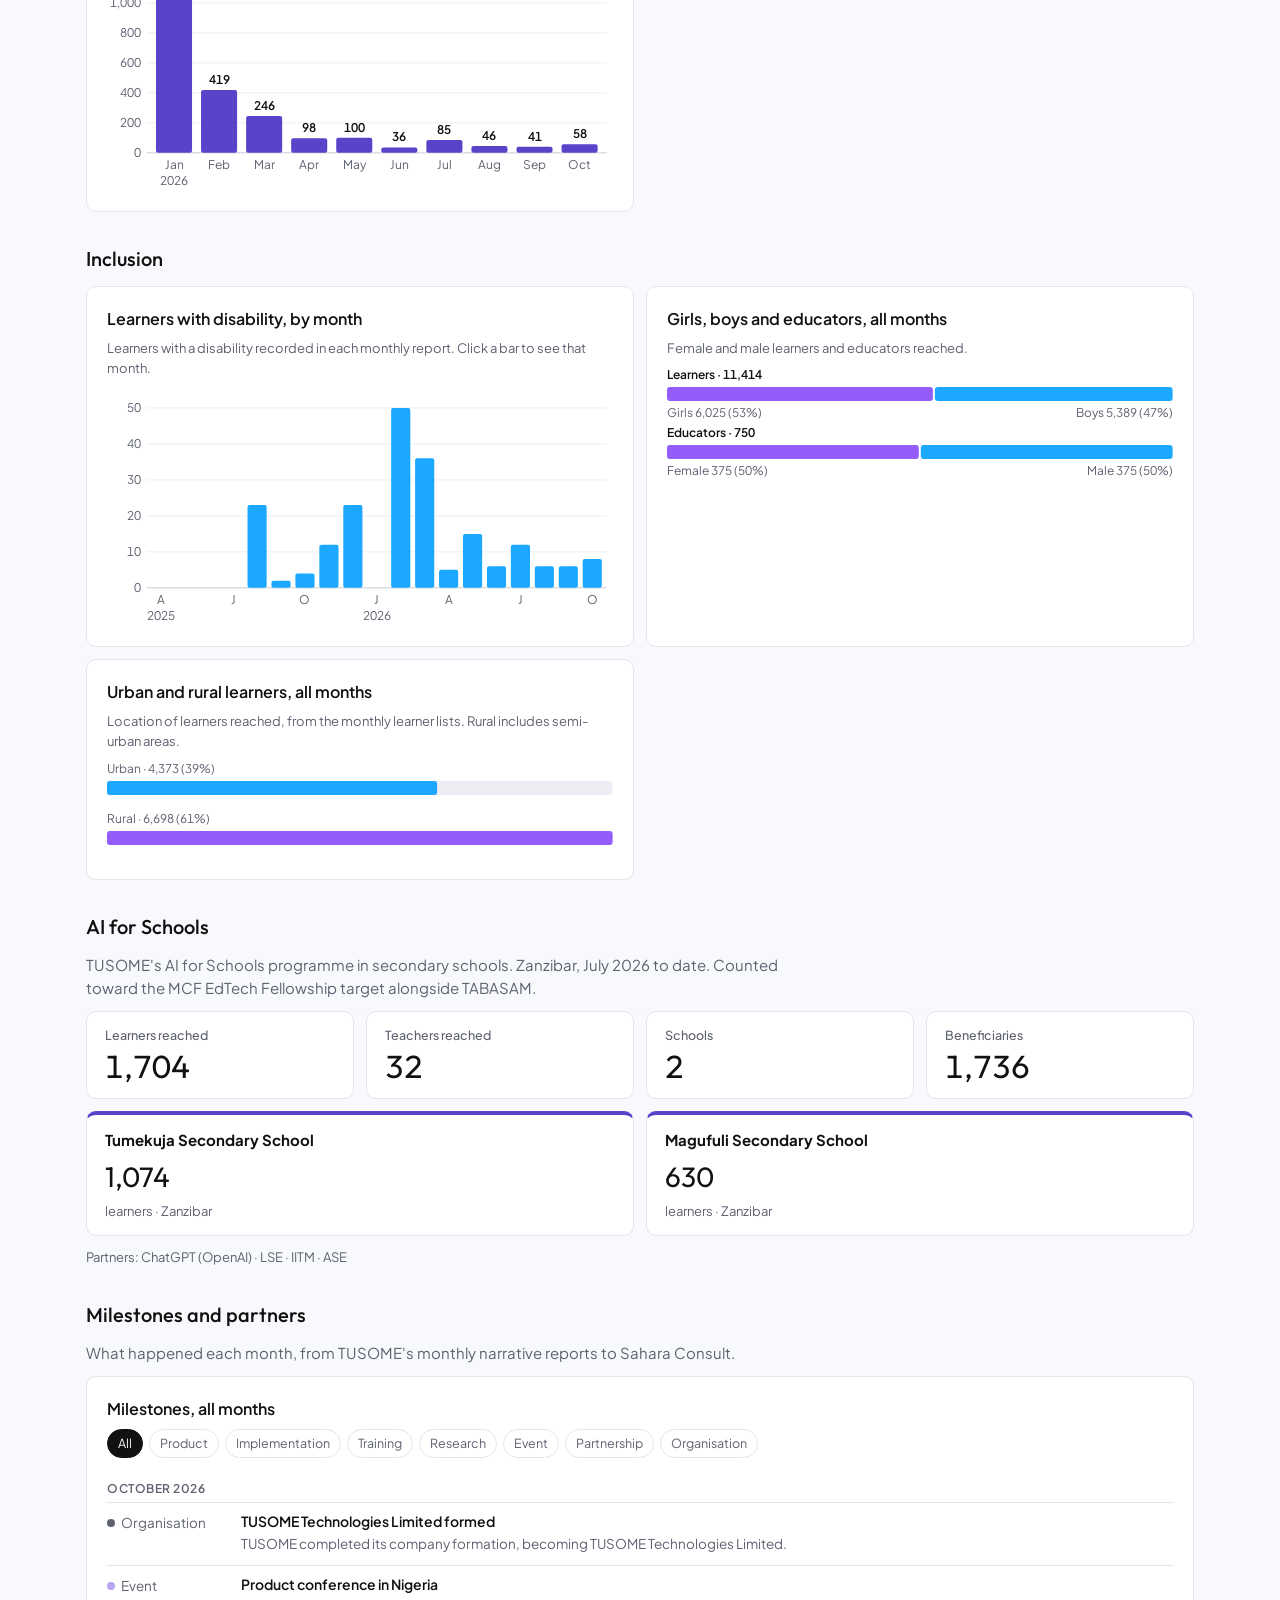
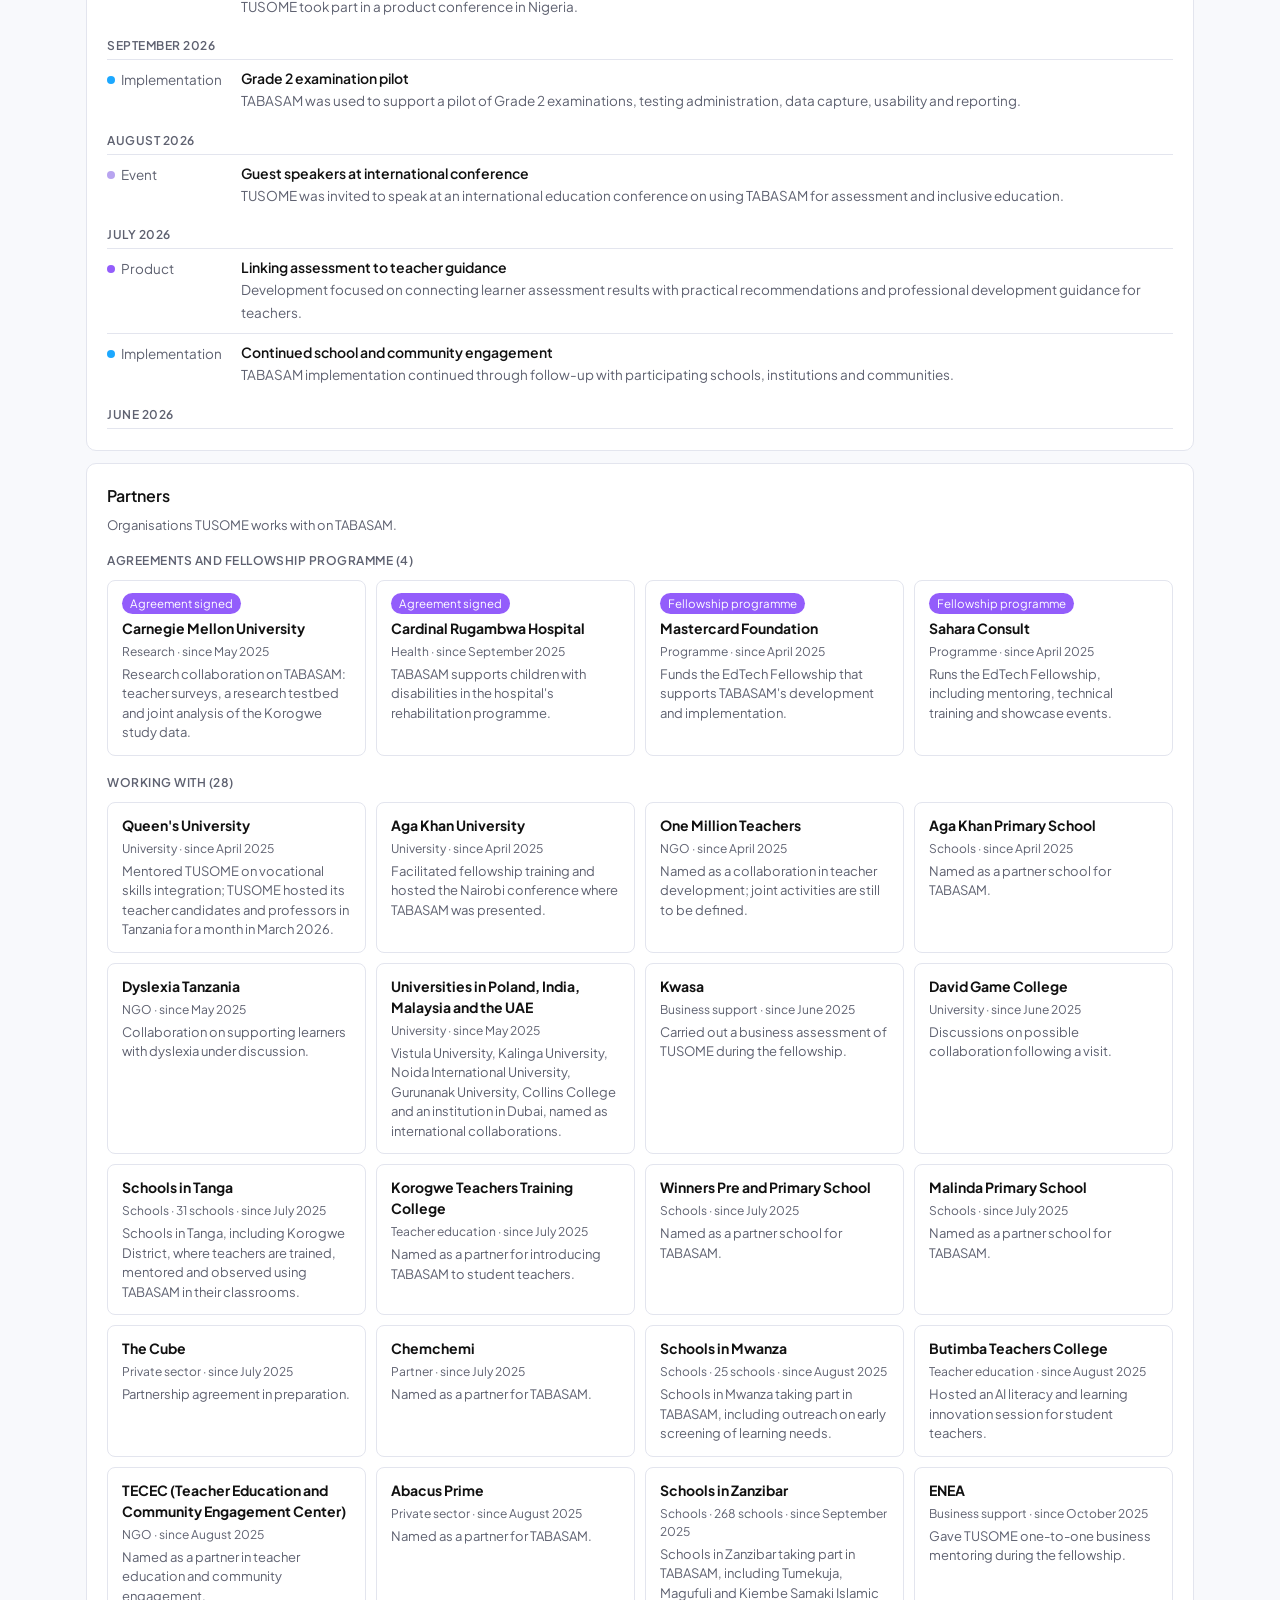
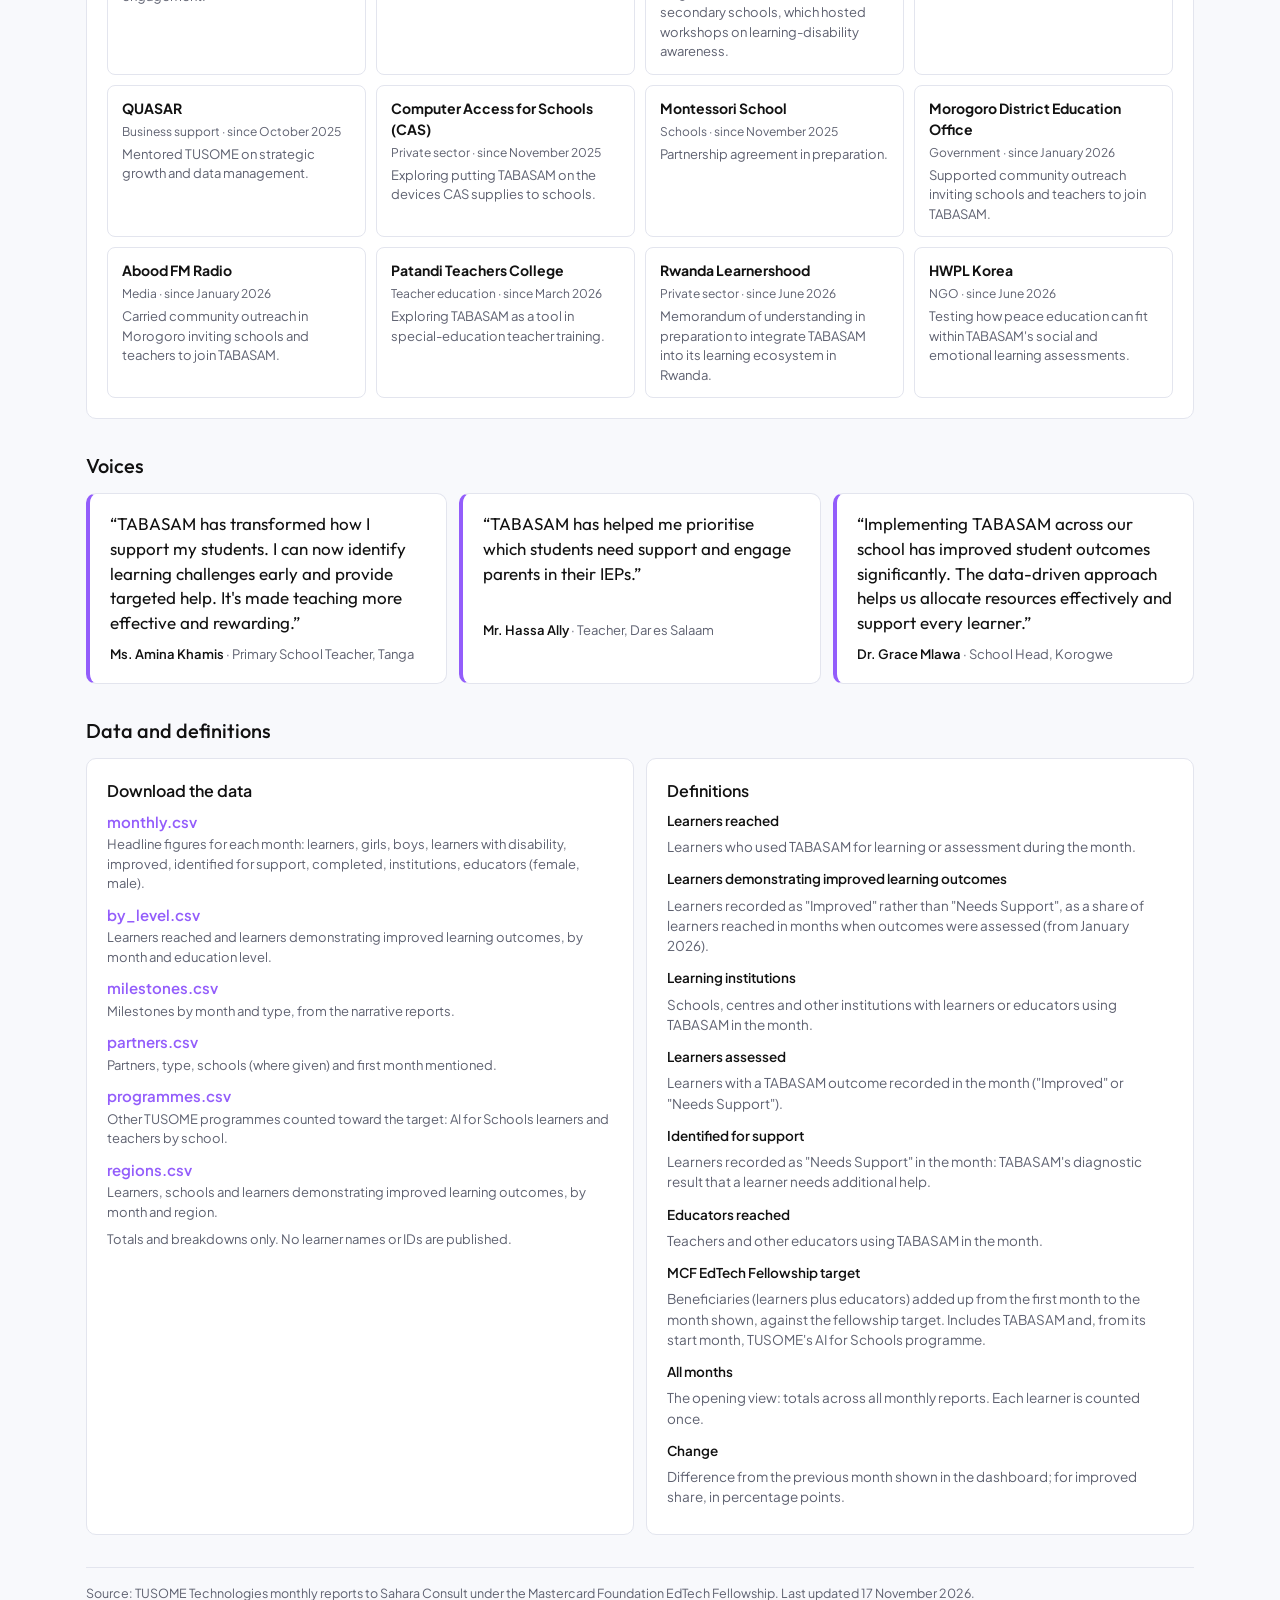
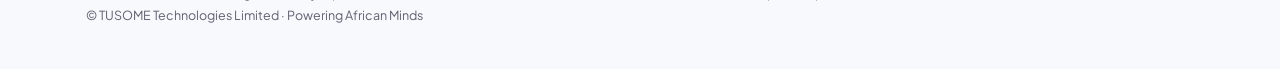
==== commit 586ff94f: "Add AI for Schools to the target, growth chart and its own section As instructed by TUSOME: TUSOME's" ====
--- a/index.html
+++ b/index.html
@@ -15,7 +15,7 @@
   <div class="bar" aria-hidden="true"></div>
   <nav class="secnav" aria-label="Sections">
     <div class="secnav-in">
-      <a href="#overview">Overview</a><a href="#how">How it works</a><a href="#reach">Reach</a><a href="#outcomes">Outcomes</a><a href="#inclusion">Inclusion</a><a href="#journey">Milestones</a><a href="#partners">Partners</a><a href="#voices">Voices</a><a href="#data">Data</a>
+      <a href="#overview">Overview</a><a href="#how">How it works</a><a href="#reach">Reach</a><a href="#outcomes">Outcomes</a><a href="#inclusion">Inclusion</a><a href="#programmes">AI for Schools</a><a href="#journey">Milestones</a><a href="#partners">Partners</a><a href="#voices">Voices</a><a href="#data">Data</a>
     </div>
   </nav>
   <main class="wrap">
@@ -46,8 +46,8 @@
         <span class="goal-label"></span>
         <span class="goal-figs"><b class="goal-n"></b> / <span class="goal-t"></span> beneficiaries <b class="goal-pct"></b></span>
       </div>
-      <div class="goal-track"><div class="goal-fill"></div><div class="goal-mark"><span></span></div></div>
-      <p class="goal-sub"></p>
+      <div class="goal-track"><div class="goal-fill"></div><div class="goal-fill goal-fill2"></div><div class="goal-mark"><span></span></div></div>
+      <p class="goal-sub"><span class="goal-key"></span><span class="goal-hit"></span></p>
     </section>
 
     <section class="tiles" id="headline" aria-label="Headline figures">
@@ -150,6 +150,14 @@
       </div>
     </section>
 
+    <section class="sec" id="programmes" hidden>
+      <h2>AI for Schools</h2>
+      <p id="prog-intro"></p>
+      <div class="prog-figs" id="prog-figs"></div>
+      <div class="prog-cards" id="prog-cards"></div>
+      <p class="cap" id="prog-partners"></p>
+    </section>
+
     <section class="sec" id="journey">
       <h2>Milestones and partners</h2>
       <p>What happened each month, from TUSOME's monthly narrative reports to Sahara Consult.</p>
@@ -182,6 +190,7 @@
             <li><a href="data/by_level.csv" download>by_level.csv</a><span>Learners reached and learners demonstrating improved learning outcomes, by month and education level.</span></li>
             <li><a href="data/milestones.csv" download>milestones.csv</a><span>Milestones by month and type, from the narrative reports.</span></li>
             <li><a href="data/partners.csv" download>partners.csv</a><span>Partners, type, schools (where given) and first month mentioned.</span></li>
+            <li><a href="data/programmes.csv" download>programmes.csv</a><span>Other TUSOME programmes counted toward the target: AI for Schools learners and teachers by school.</span></li>
             <li><a href="data/regions.csv" download>regions.csv</a><span>Learners, schools and learners demonstrating improved learning outcomes, by month and region.</span></li>
           </ul>
           <p class="cap">Totals and breakdowns only. No learner names or IDs are published.</p>
@@ -195,7 +204,7 @@
             <dt>Learners assessed</dt><dd>Learners with a TABASAM outcome recorded in the month ("Improved" or "Needs Support").</dd>
             <dt>Identified for support</dt><dd>Learners recorded as "Needs Support" in the month: TABASAM's diagnostic result that a learner needs additional help.</dd>
             <dt>Educators reached</dt><dd>Teachers and other educators using TABASAM in the month.</dd>
-            <dt>MCF EdTech Fellowship target</dt><dd>Beneficiaries (learners plus educators) added up from the first monthly report to the month shown, against the fellowship target.</dd>
+            <dt>MCF EdTech Fellowship target</dt><dd>Beneficiaries (learners plus educators) added up from the first month to the month shown, against the fellowship target. Includes TABASAM and, from its start month, TUSOME's AI for Schools programme.</dd>
             <dt>All months</dt><dd>The opening view: totals across all monthly reports. Each learner is counted once.</dd>
             <dt>Change</dt><dd>Difference from the previous month shown in the dashboard; for improved share, in percentage points.</dd>
           </dl>
--- a/assets/styles.css
+++ b/assets/styles.css
@@ -151,6 +151,15 @@
 .goal-figs .goal-pct { margin-left: 8px; font-weight: 600; color: var(--purple); }
 .goal-track { position: relative; height: 14px; margin: 12px 0 6px; background: var(--grid); border-radius: 7px; }
 .goal-fill { position: absolute; inset: 0 auto 0 0; border-radius: 7px; background: linear-gradient(90deg, var(--purple), var(--blue)); transition: width .4s ease; }
+.goal-fill2 { background: repeating-linear-gradient(45deg, var(--c2) 0 6px, color-mix(in srgb, var(--c2) 70%, #fff) 6px 12px); border-radius: 0 7px 7px 0; }
+.goal-key { display: inline-flex; gap: 14px; margin-right: 14px; }
+.goal-key i { display: inline-block; width: 10px; height: 10px; border-radius: 2px; margin-right: 5px; vertical-align: -1px; }
+.prog-figs { display: grid; gap: 12px; grid-template-columns: repeat(auto-fit, minmax(min(100%, 10.5rem), 1fr)); }
+.prog-cards { display: grid; gap: 12px; grid-template-columns: repeat(auto-fit, minmax(min(100%, 16rem), 1fr)); }
+.prog-card { background: var(--panel); border: 1px solid var(--line); border-top: 4px solid var(--c2); border-radius: var(--radius); padding: 14px 18px; display: grid; gap: 4px; }
+.prog-card b { font-size: 15px; }
+.prog-card .big { font-family: var(--display); font-size: 28px; }
+.prog-card span { color: var(--muted); font-size: 13px; }
 .goal-mark { position: absolute; top: -4px; bottom: -4px; width: 2px; background: var(--ink); }
 .goal-mark span { position: absolute; top: 22px; transform: translateX(-50%); font-size: 11px; color: var(--muted); white-space: nowrap; }
 .goal-mark.end span { transform: translateX(-100%); }
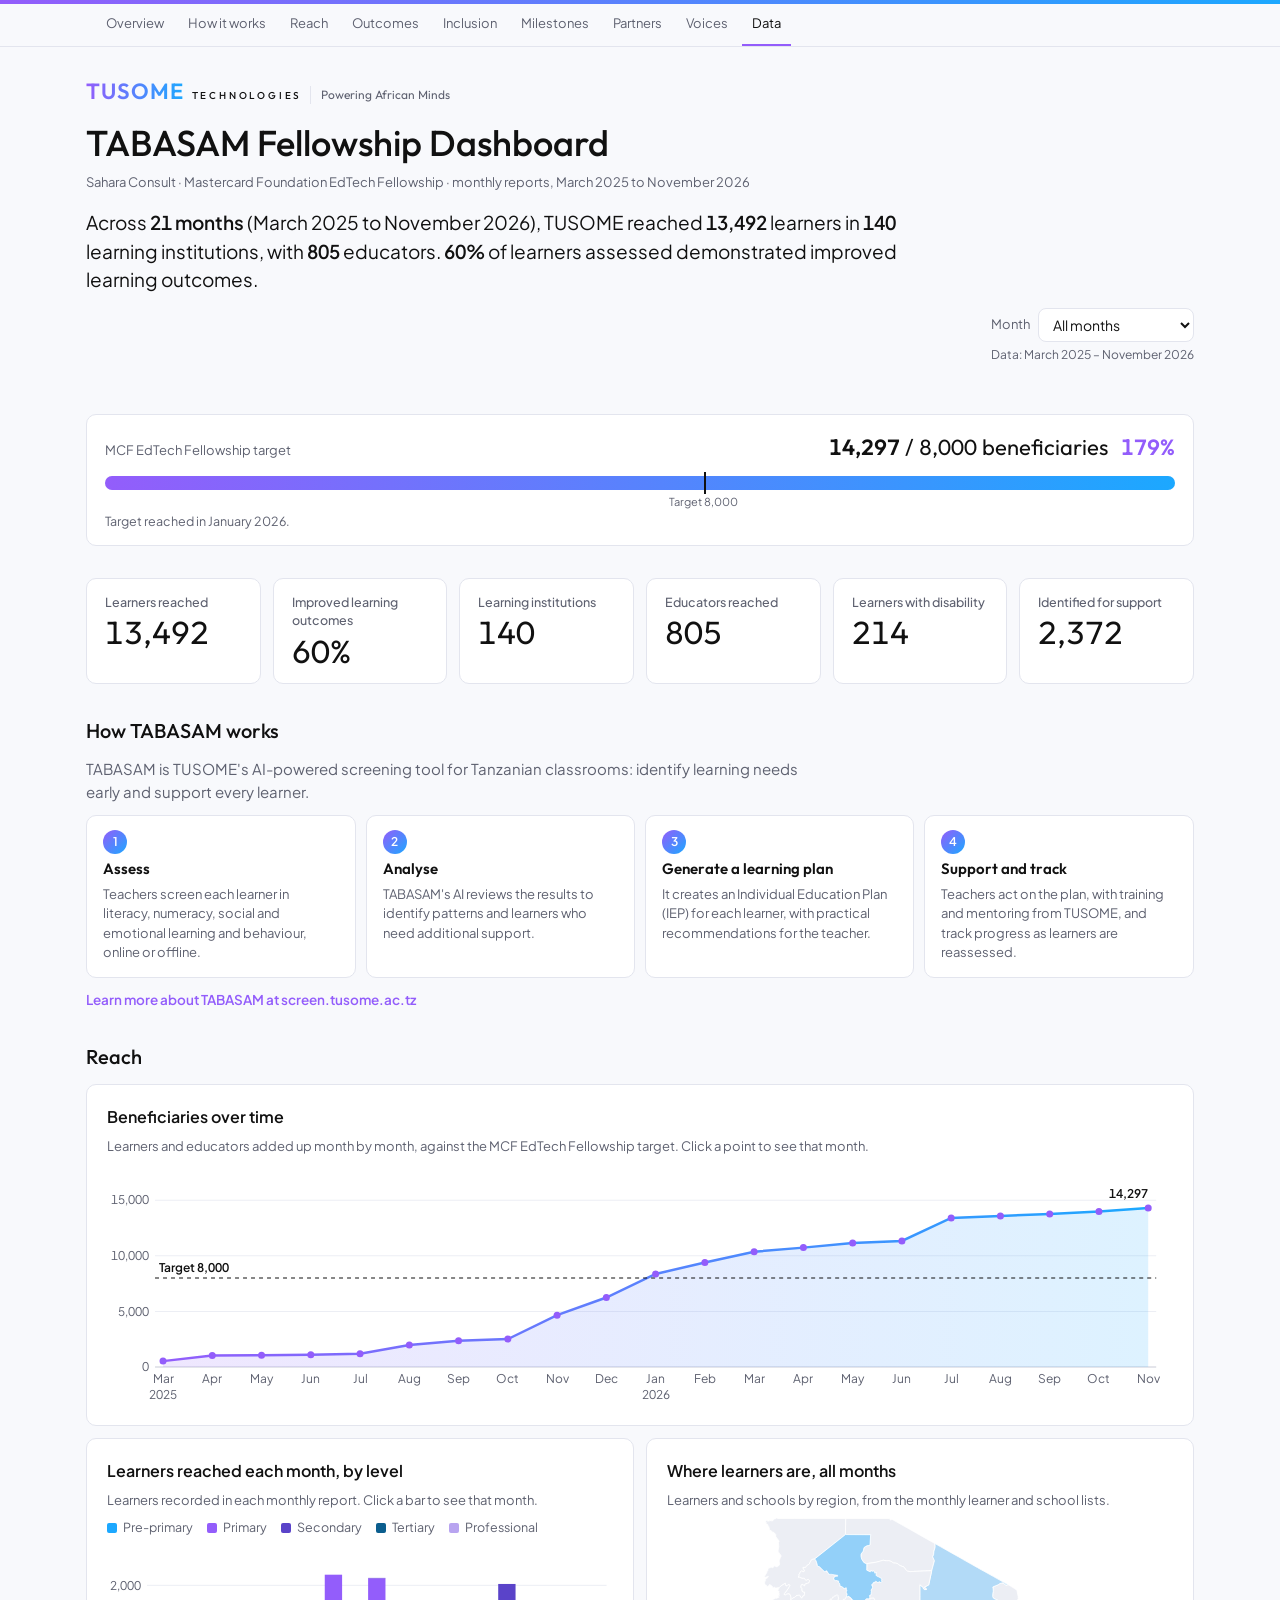
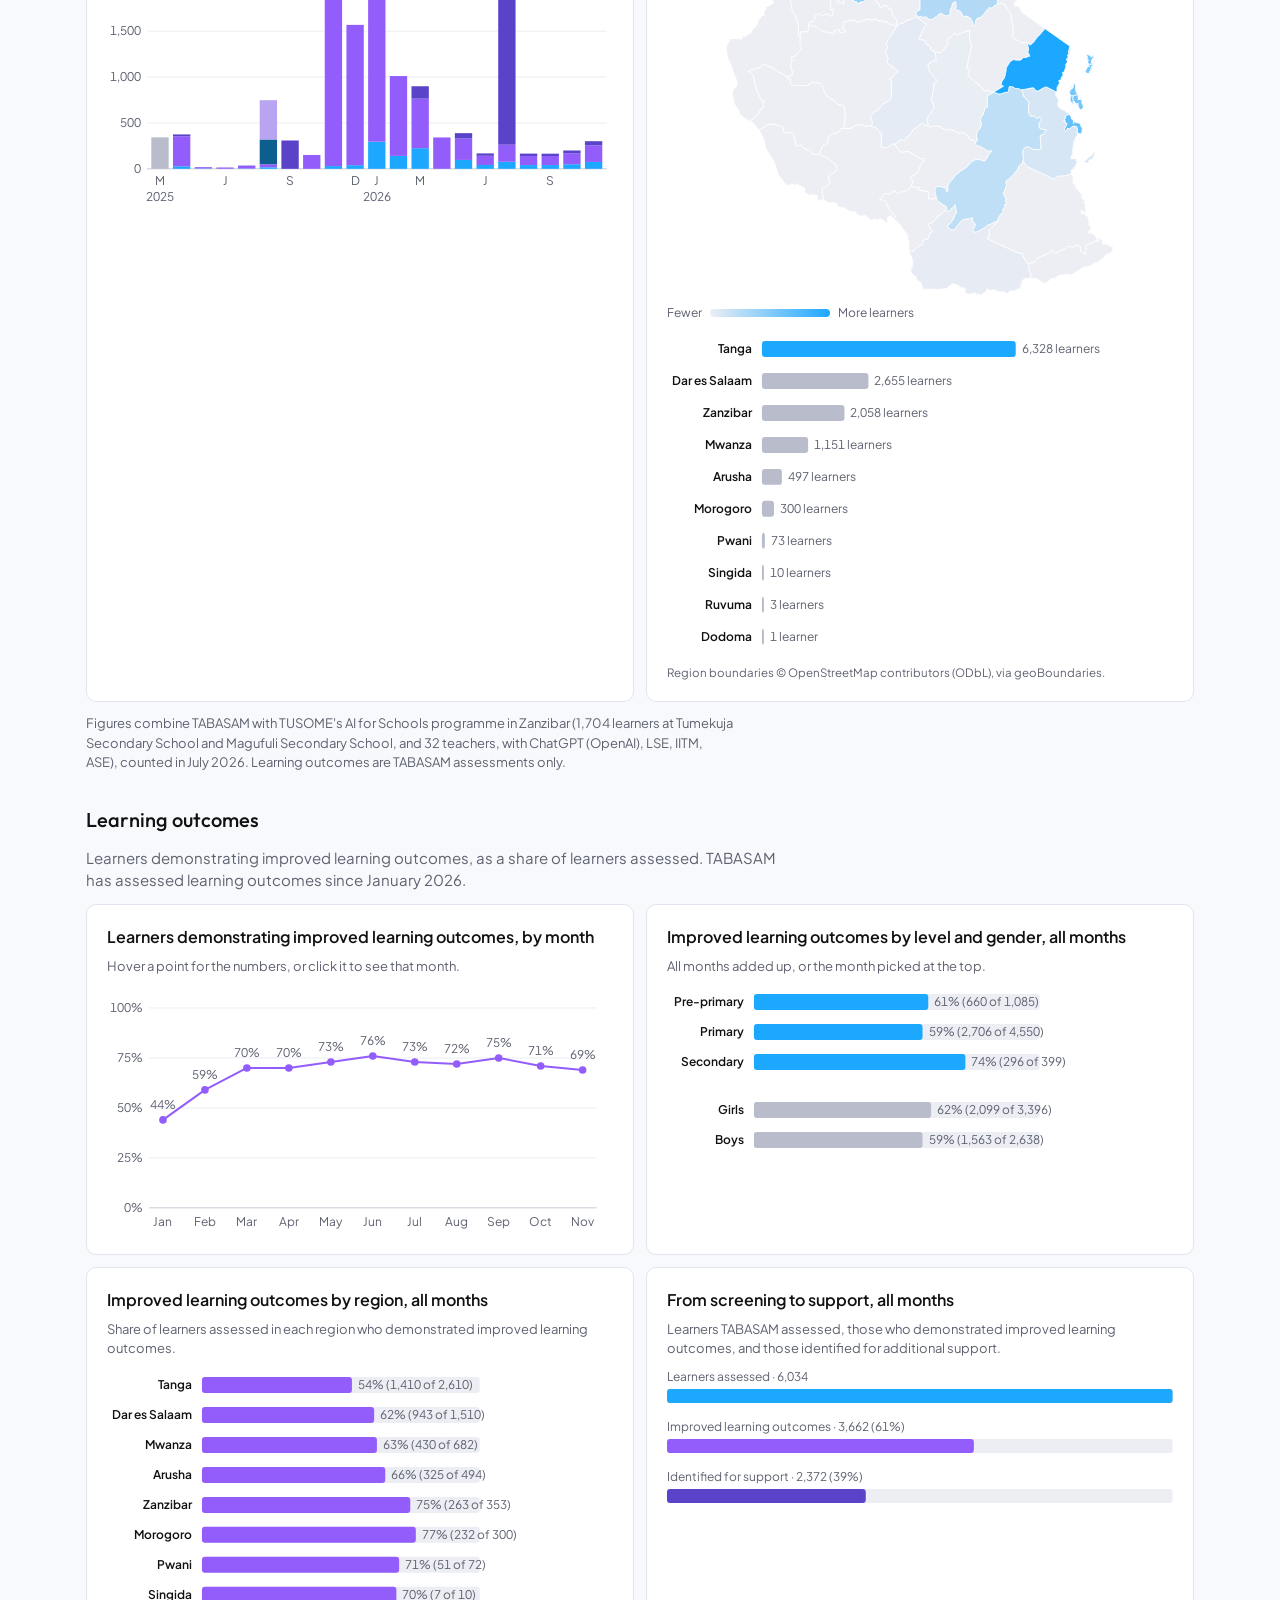
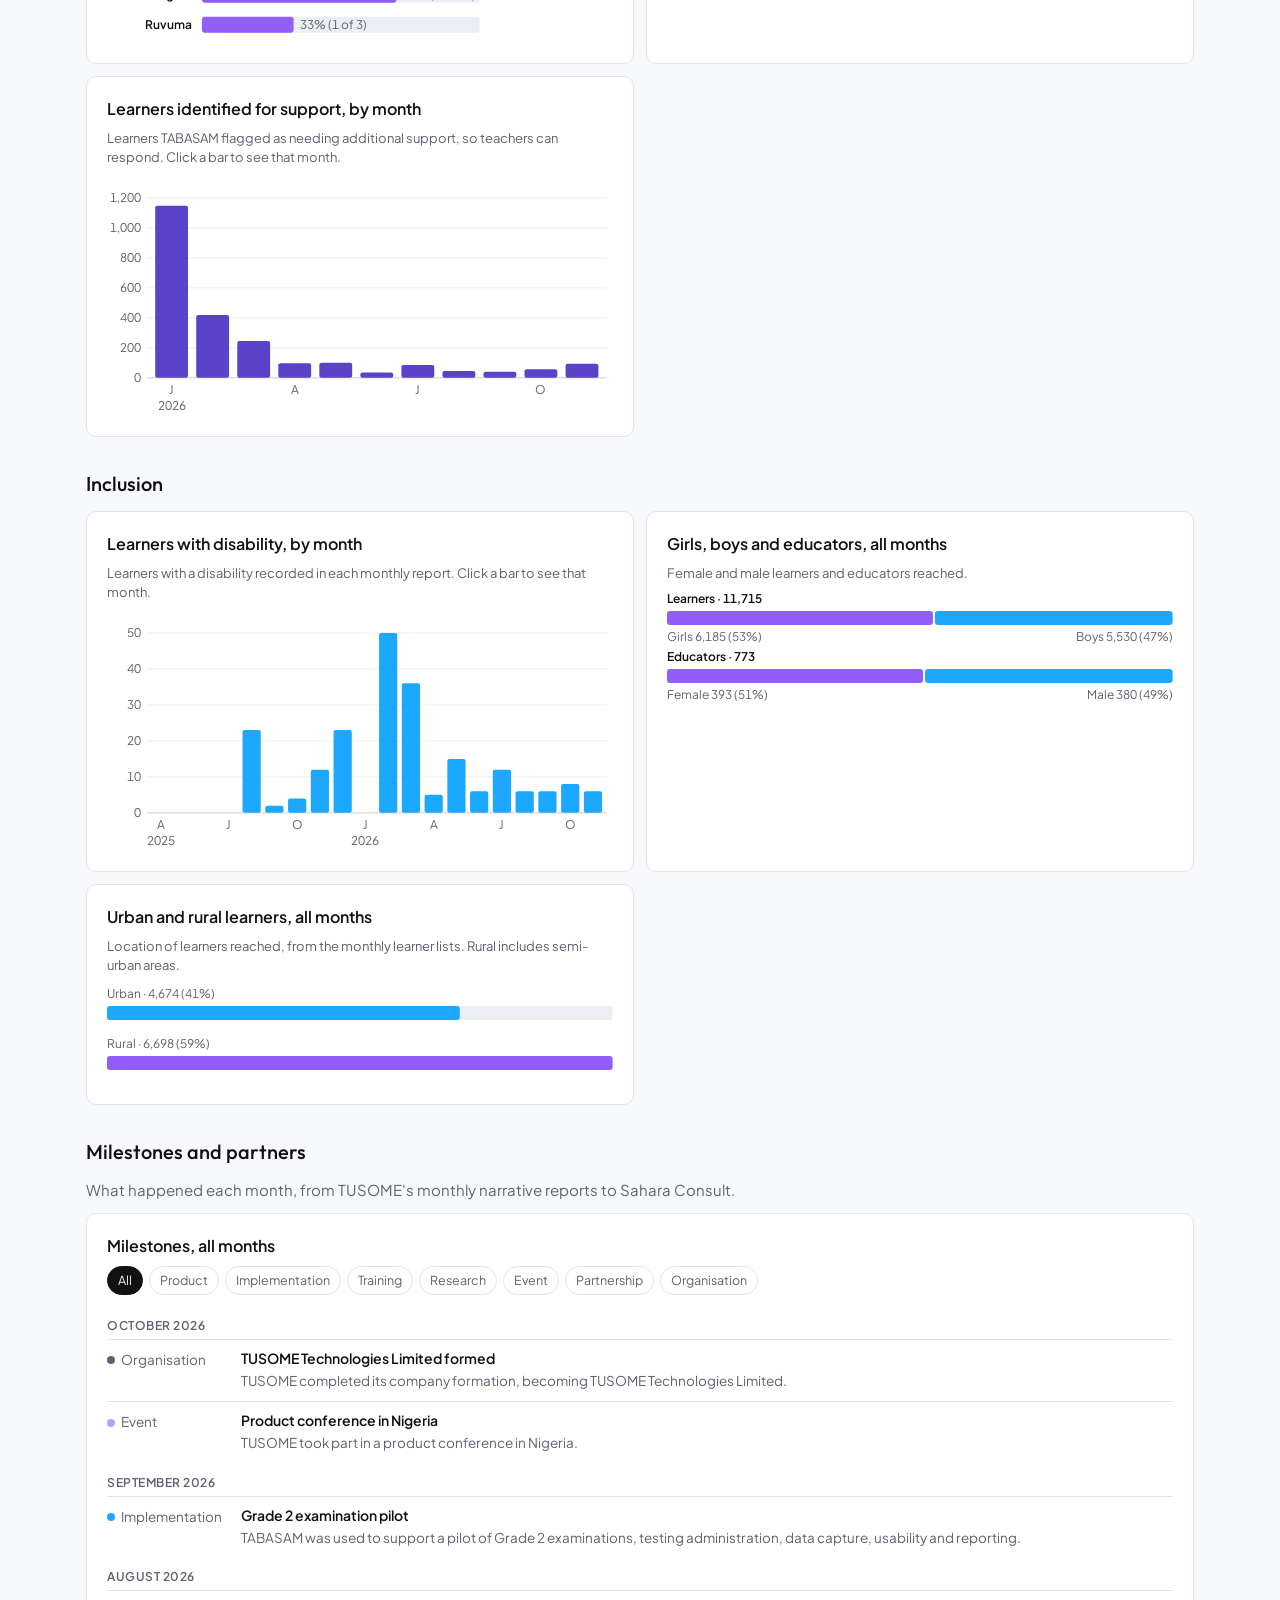
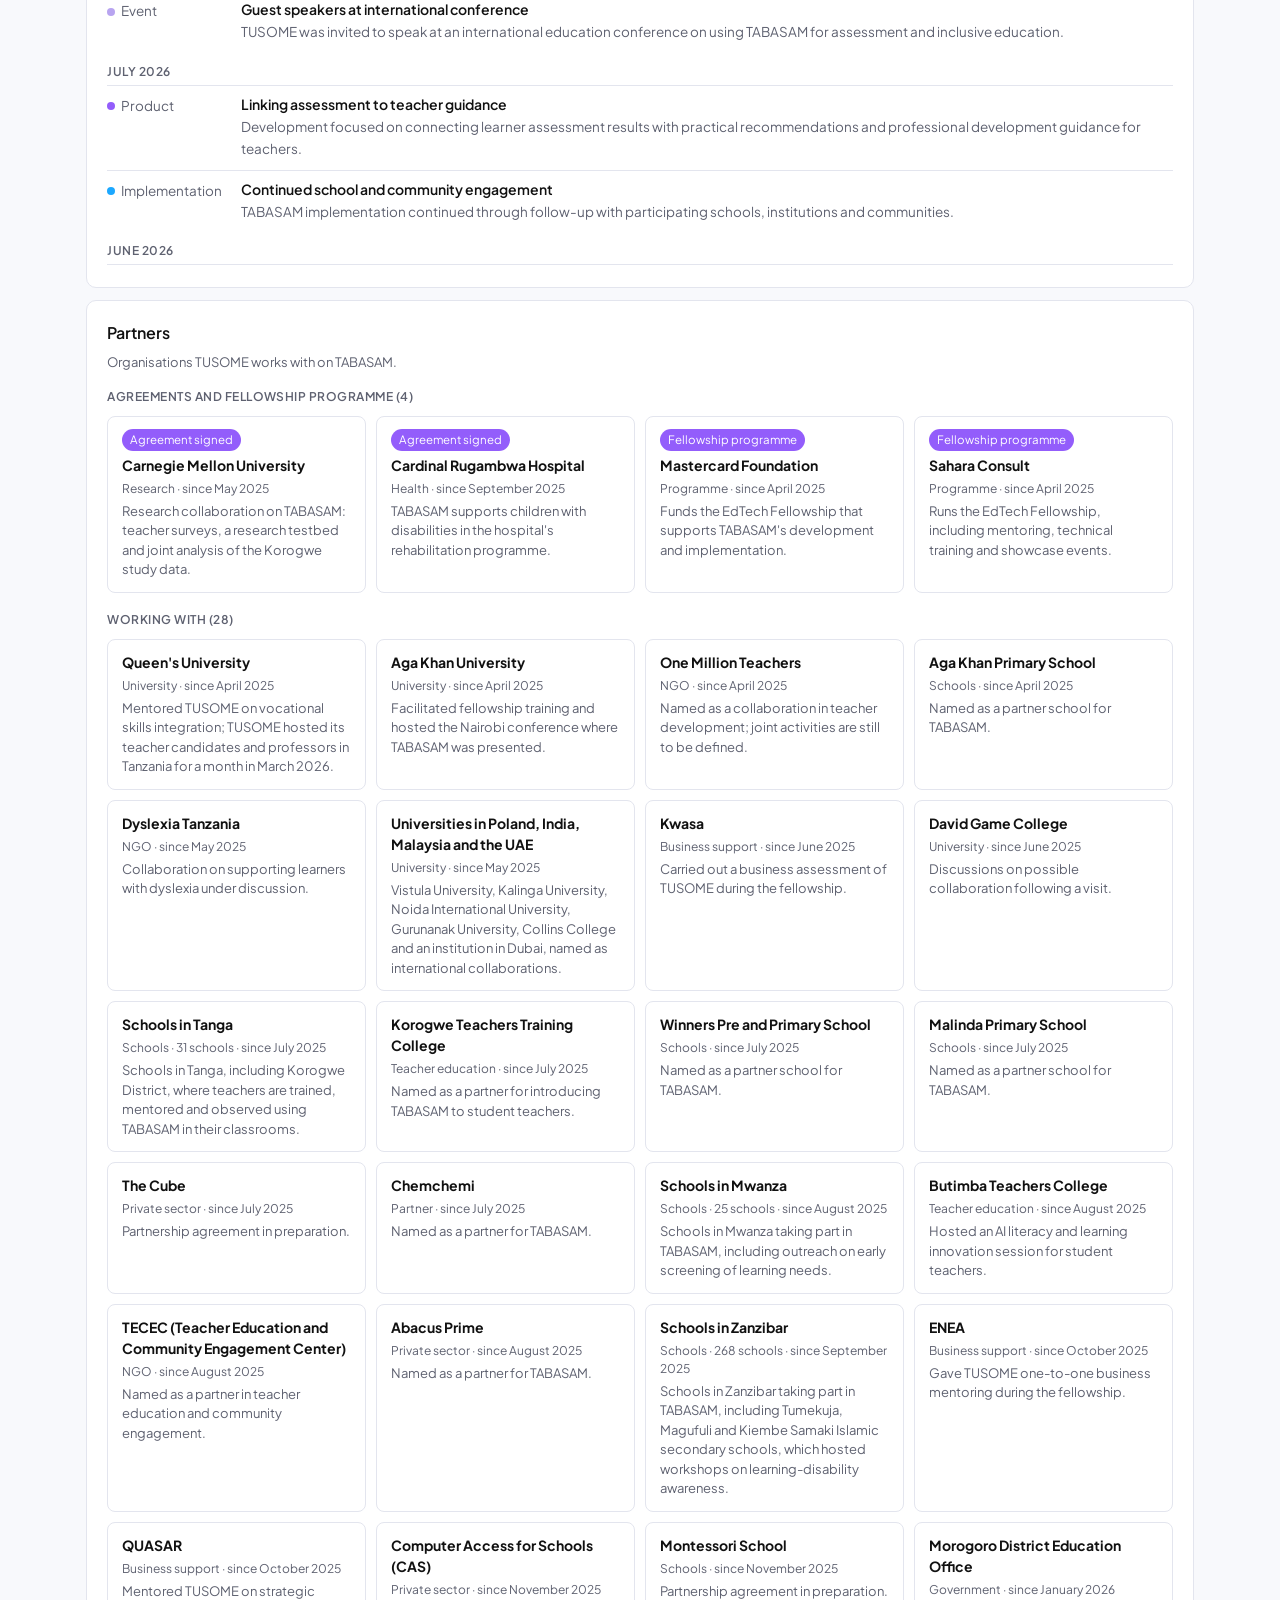
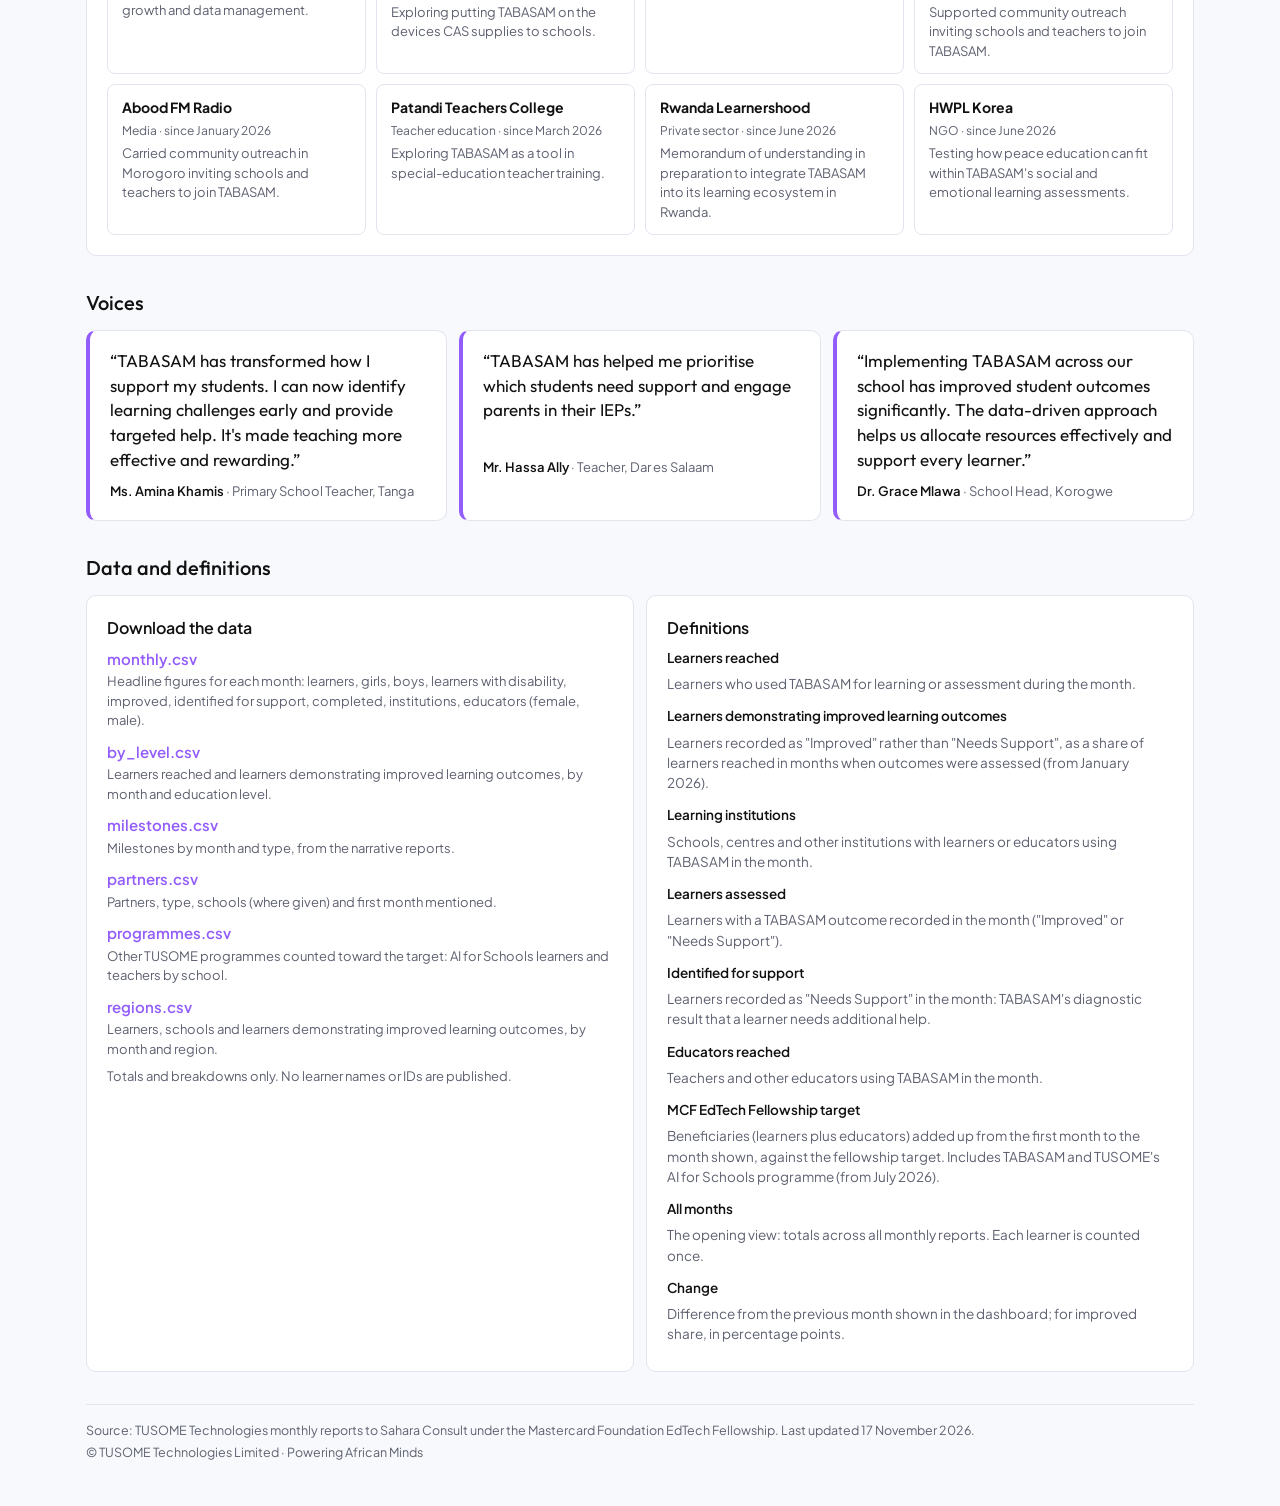
==== commit 5d38543b: "Join AI for Schools with TABASAM as TUSOME reach As instructed by TUSOME: the separate AI for School" ====
--- a/index.html
+++ b/index.html
@@ -15,7 +15,7 @@
   <div class="bar" aria-hidden="true"></div>
   <nav class="secnav" aria-label="Sections">
     <div class="secnav-in">
-      <a href="#overview">Overview</a><a href="#how">How it works</a><a href="#reach">Reach</a><a href="#outcomes">Outcomes</a><a href="#inclusion">Inclusion</a><a href="#programmes">AI for Schools</a><a href="#journey">Milestones</a><a href="#partners">Partners</a><a href="#voices">Voices</a><a href="#data">Data</a>
+      <a href="#overview">Overview</a><a href="#how">How it works</a><a href="#reach">Reach</a><a href="#outcomes">Outcomes</a><a href="#inclusion">Inclusion</a><a href="#journey">Milestones</a><a href="#partners">Partners</a><a href="#voices">Voices</a><a href="#data">Data</a>
     </div>
   </nav>
   <main class="wrap">
@@ -46,8 +46,8 @@
         <span class="goal-label"></span>
         <span class="goal-figs"><b class="goal-n"></b> / <span class="goal-t"></span> beneficiaries <b class="goal-pct"></b></span>
       </div>
-      <div class="goal-track"><div class="goal-fill"></div><div class="goal-fill goal-fill2"></div><div class="goal-mark"><span></span></div></div>
-      <p class="goal-sub"><span class="goal-key"></span><span class="goal-hit"></span></p>
+      <div class="goal-track"><div class="goal-fill"></div><div class="goal-mark"><span></span></div></div>
+      <p class="goal-sub"><span class="goal-hit"></span></p>
     </section>
 
     <section class="tiles" id="headline" aria-label="Headline figures">
@@ -94,6 +94,7 @@
           <p class="cap small">Region boundaries © OpenStreetMap contributors (ODbL), via geoBoundaries.</p>
         </div>
       </div>
+      <p class="cap" id="reach-note" hidden></p>
     </section>
 
     <section class="sec" id="outcomes">
@@ -148,14 +149,6 @@
           <div class="chart short" id="chart-location"></div>
         </div>
       </div>
-    </section>
-
-    <section class="sec" id="programmes" hidden>
-      <h2>AI for Schools</h2>
-      <p id="prog-intro"></p>
-      <div class="prog-figs" id="prog-figs"></div>
-      <div class="prog-cards" id="prog-cards"></div>
-      <p class="cap" id="prog-partners"></p>
     </section>
 
     <section class="sec" id="journey">
@@ -204,7 +197,7 @@
             <dt>Learners assessed</dt><dd>Learners with a TABASAM outcome recorded in the month ("Improved" or "Needs Support").</dd>
             <dt>Identified for support</dt><dd>Learners recorded as "Needs Support" in the month: TABASAM's diagnostic result that a learner needs additional help.</dd>
             <dt>Educators reached</dt><dd>Teachers and other educators using TABASAM in the month.</dd>
-            <dt>MCF EdTech Fellowship target</dt><dd>Beneficiaries (learners plus educators) added up from the first month to the month shown, against the fellowship target. Includes TABASAM and, from its start month, TUSOME's AI for Schools programme.</dd>
+            <dt>MCF EdTech Fellowship target</dt><dd>Beneficiaries (learners plus educators) added up from the first month to the month shown, against the fellowship target. Includes TABASAM and TUSOME's AI for Schools programme (from July 2026).</dd>
             <dt>All months</dt><dd>The opening view: totals across all monthly reports. Each learner is counted once.</dd>
             <dt>Change</dt><dd>Difference from the previous month shown in the dashboard; for improved share, in percentage points.</dd>
           </dl>
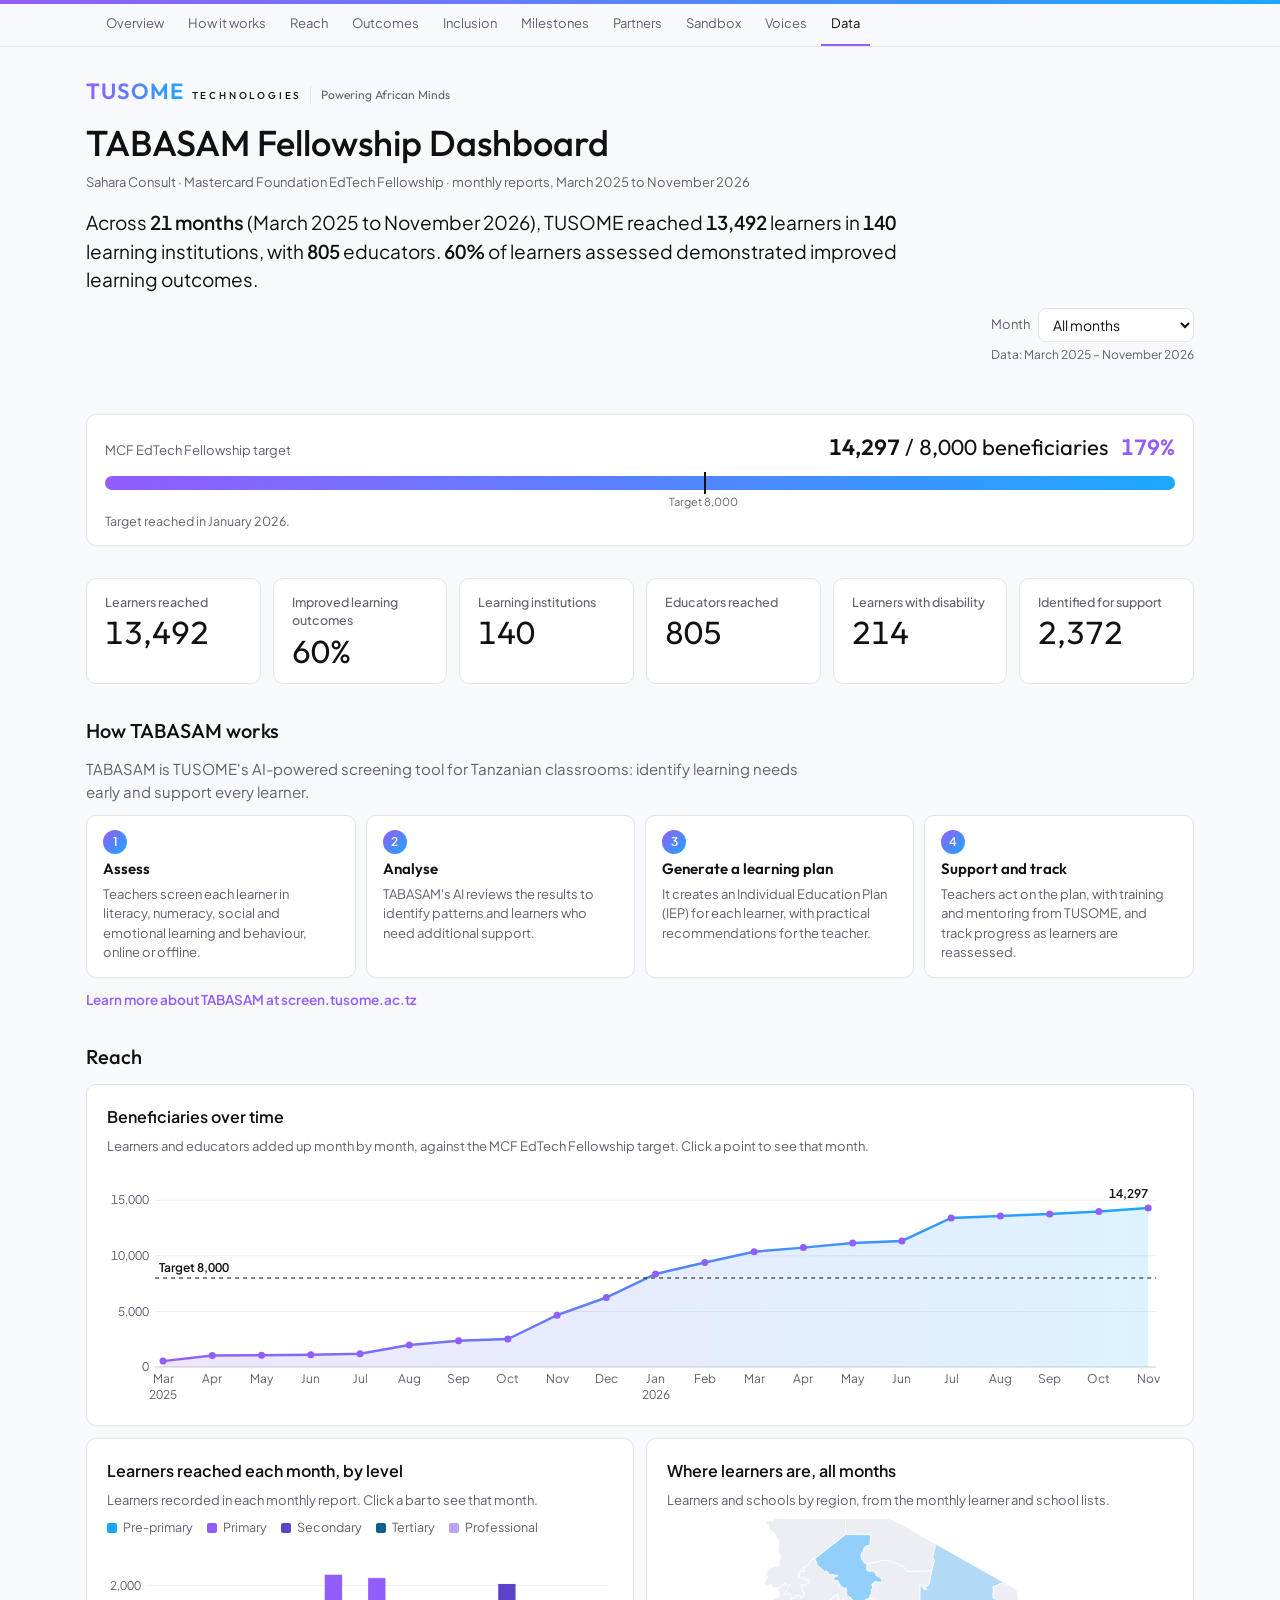
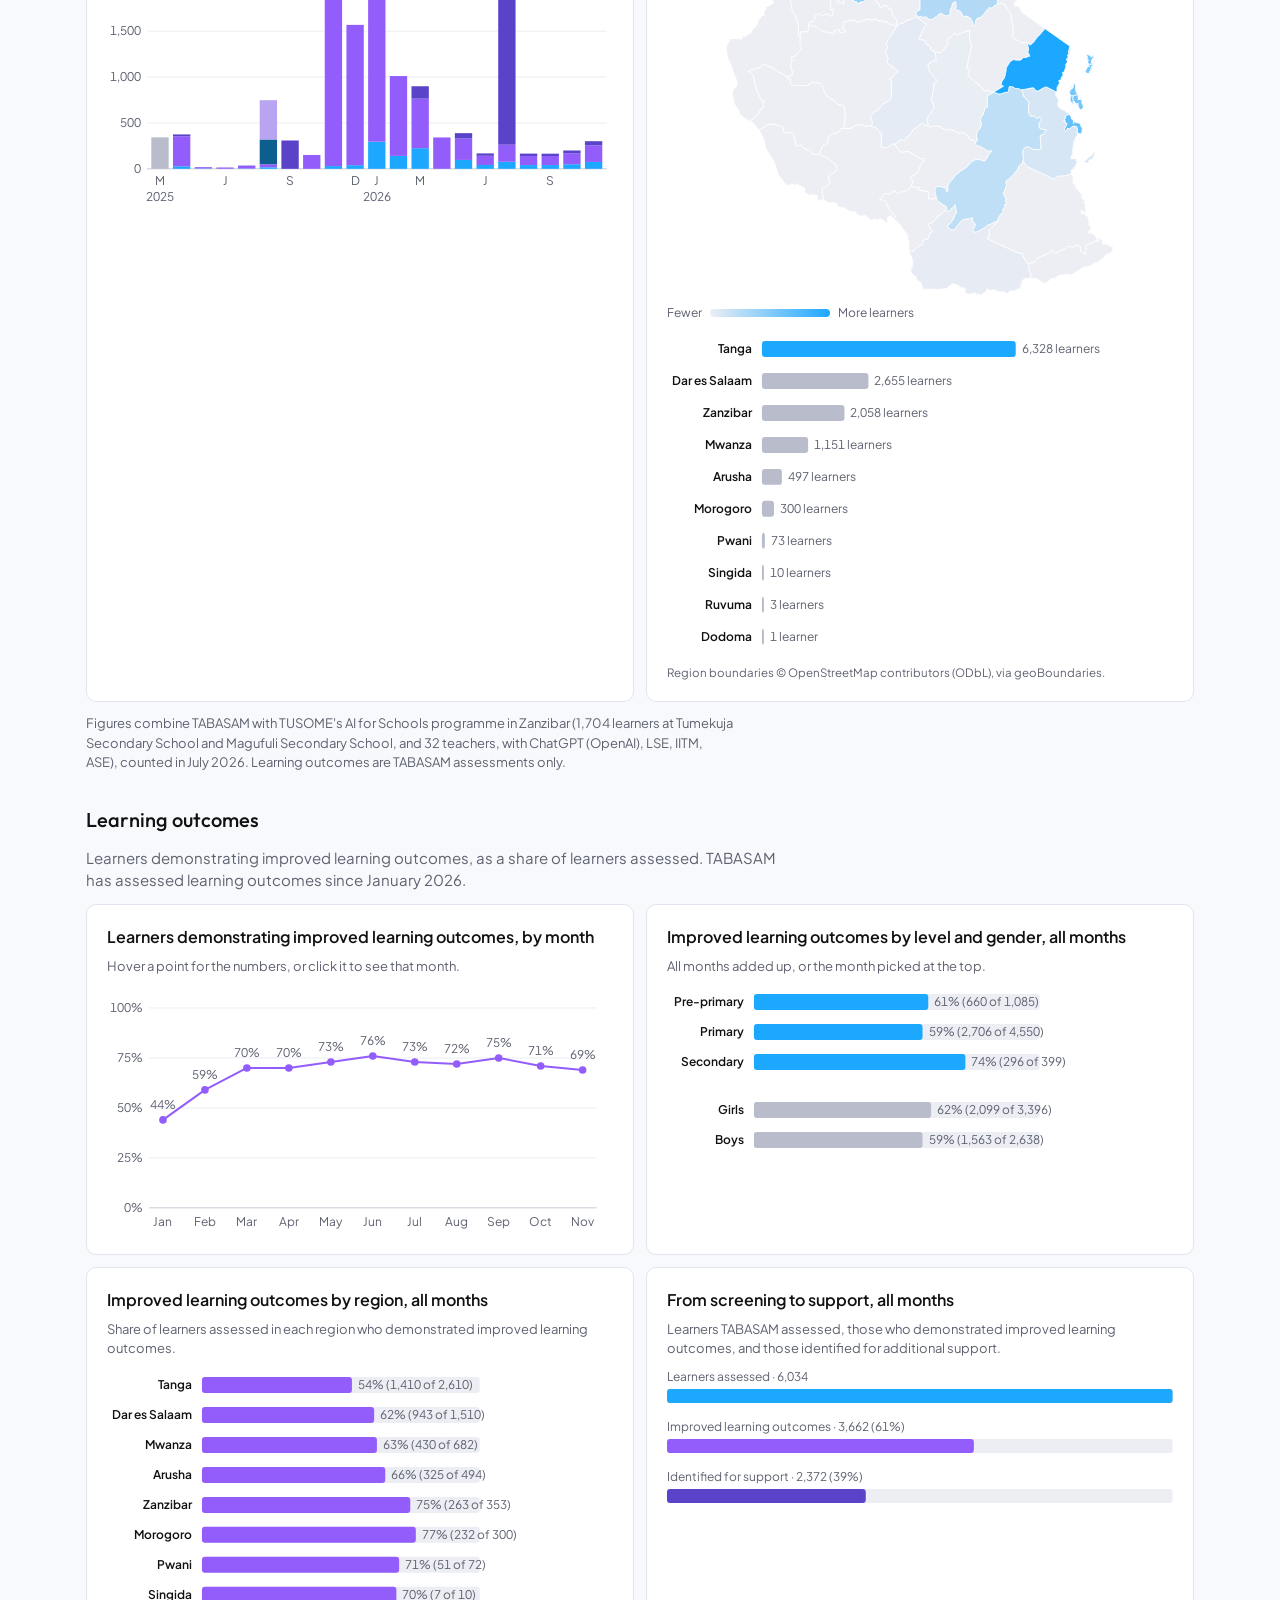
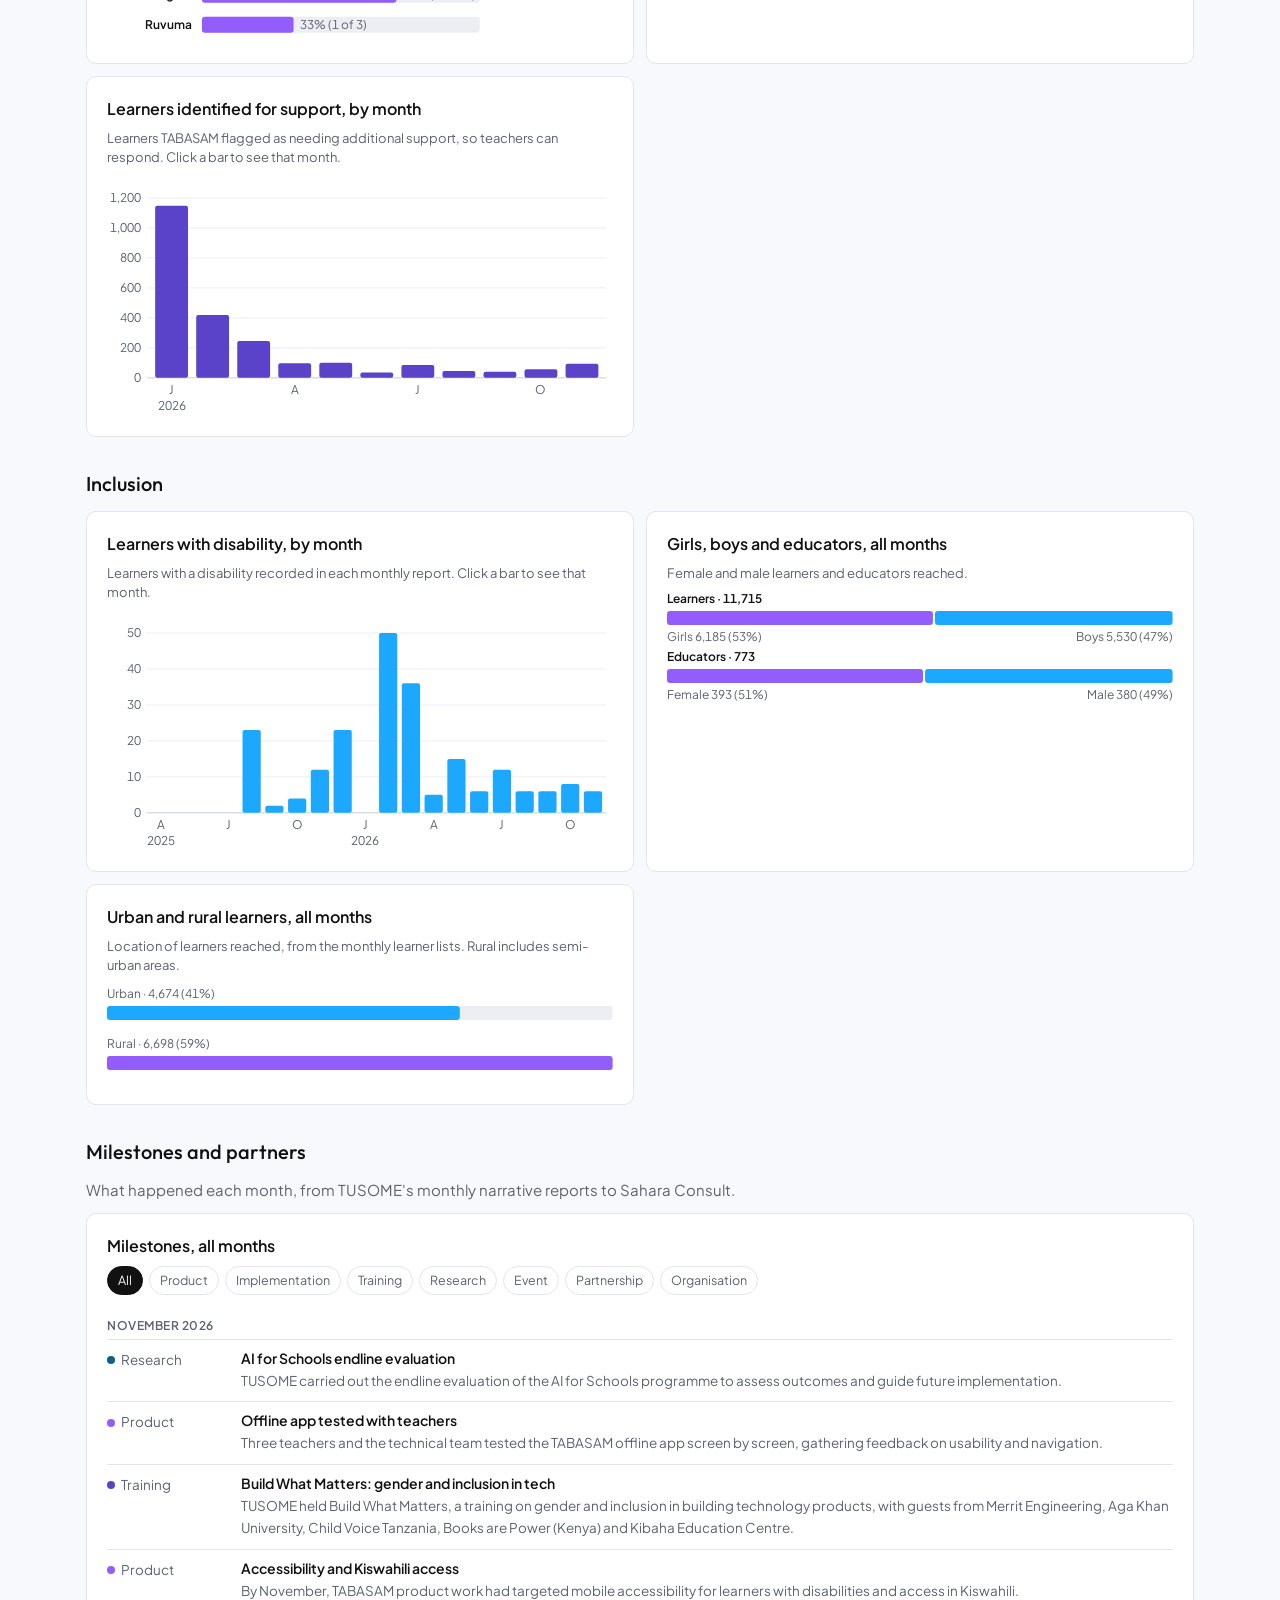
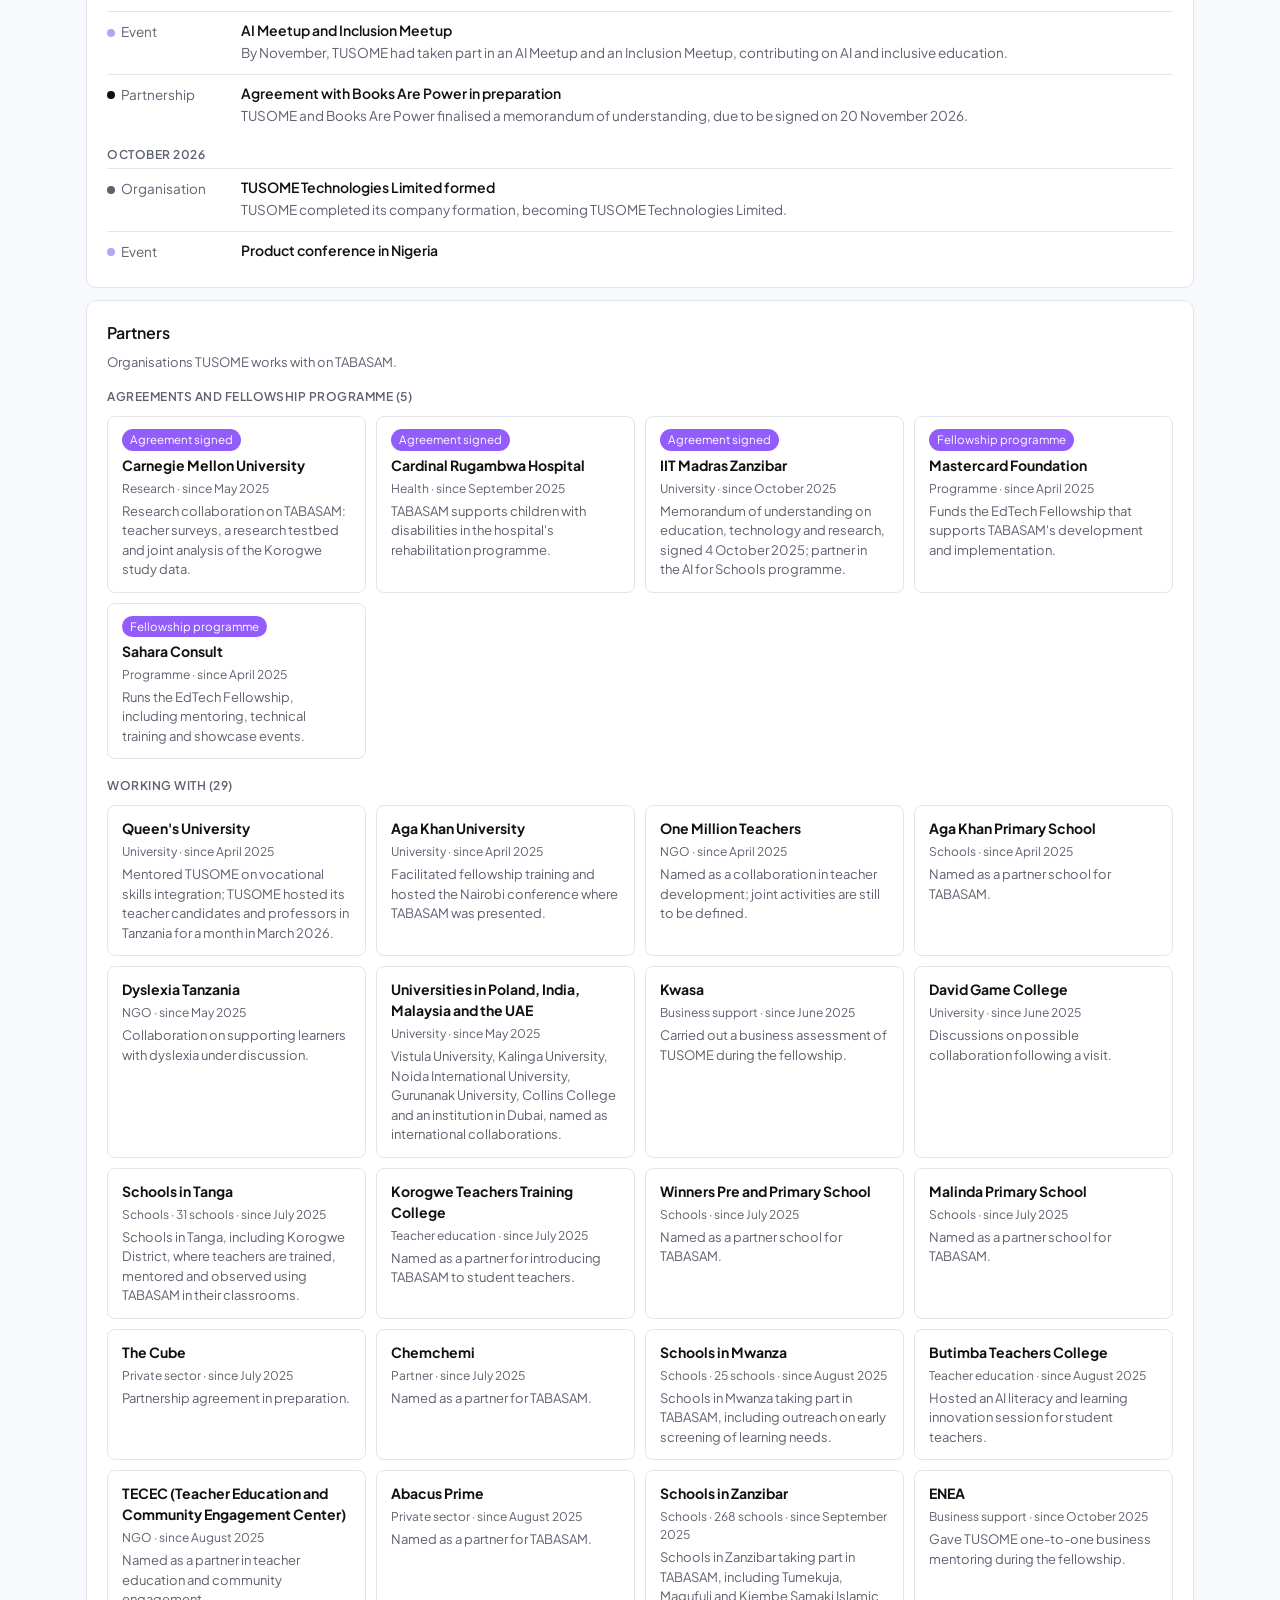
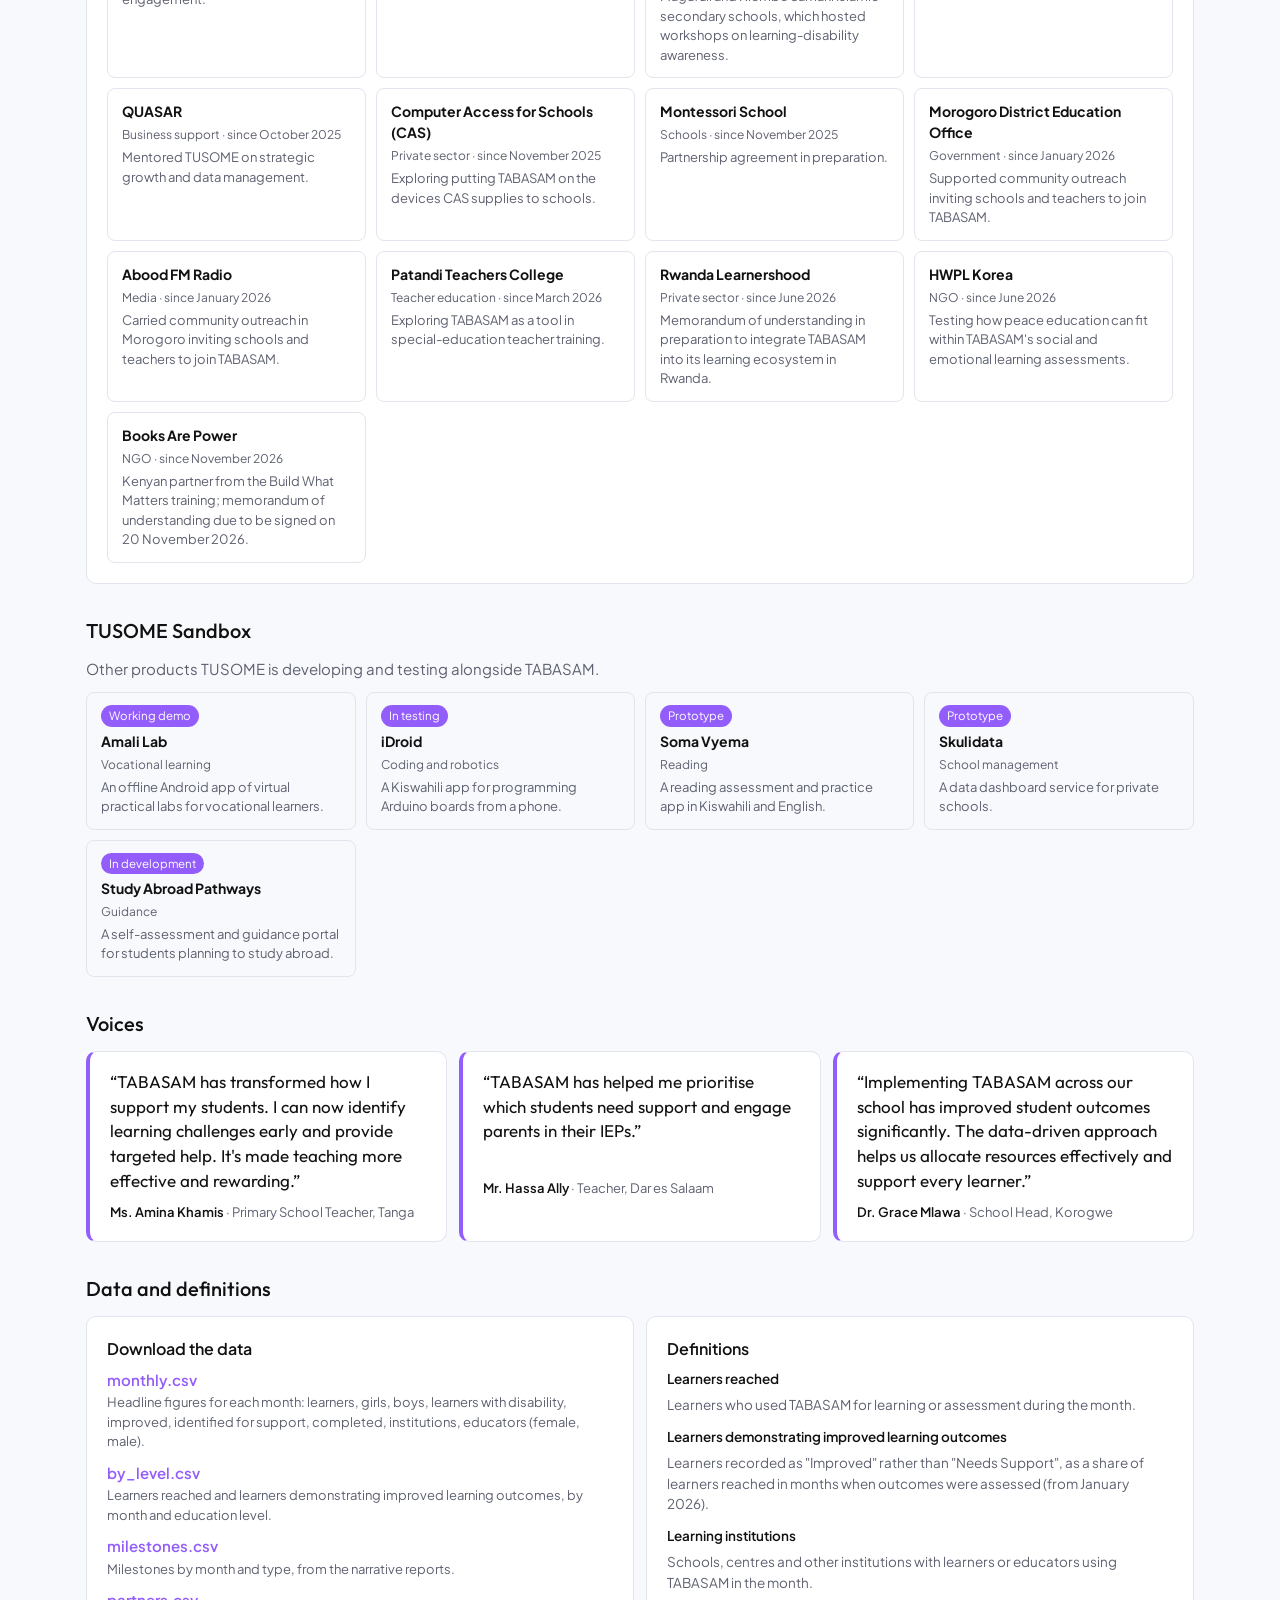
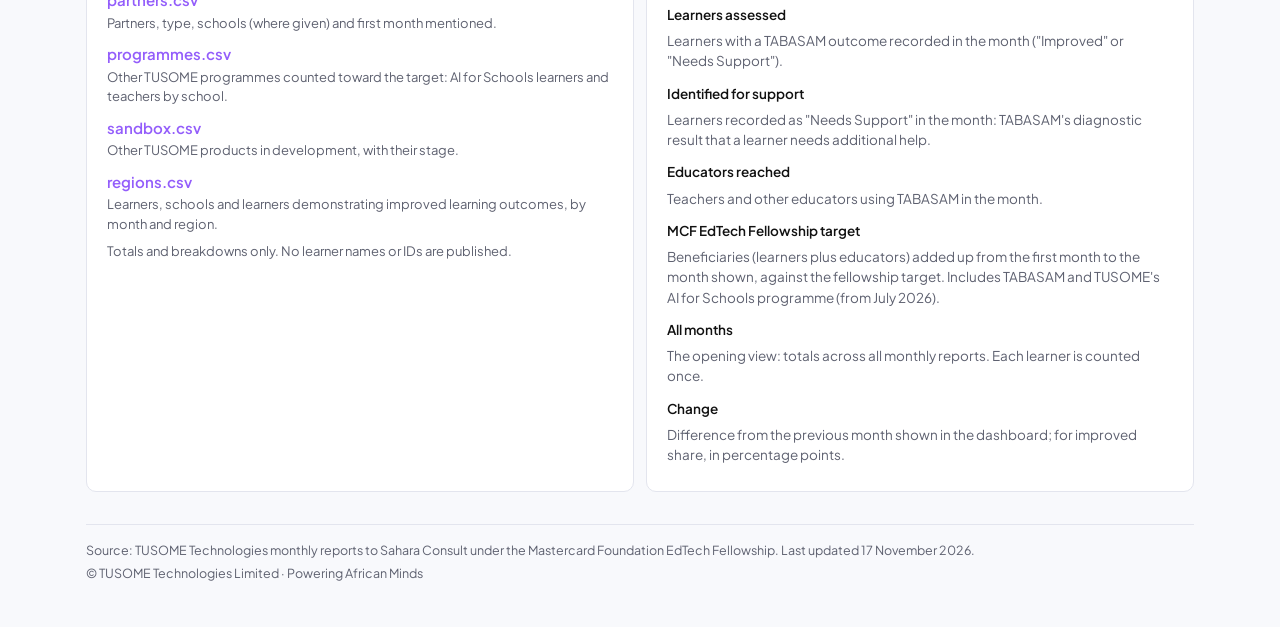
==== commit 992d6959: "Add missing milestones, IIT Madras and Books Are Power, TUSOME Sandbox Ten milestones found in Drive" ====
--- a/index.html
+++ b/index.html
@@ -15,7 +15,7 @@
   <div class="bar" aria-hidden="true"></div>
   <nav class="secnav" aria-label="Sections">
     <div class="secnav-in">
-      <a href="#overview">Overview</a><a href="#how">How it works</a><a href="#reach">Reach</a><a href="#outcomes">Outcomes</a><a href="#inclusion">Inclusion</a><a href="#journey">Milestones</a><a href="#partners">Partners</a><a href="#voices">Voices</a><a href="#data">Data</a>
+      <a href="#overview">Overview</a><a href="#how">How it works</a><a href="#reach">Reach</a><a href="#outcomes">Outcomes</a><a href="#inclusion">Inclusion</a><a href="#journey">Milestones</a><a href="#partners">Partners</a><a href="#sandbox">Sandbox</a><a href="#voices">Voices</a><a href="#data">Data</a>
     </div>
   </nav>
   <main class="wrap">
@@ -168,6 +168,12 @@
       </div>
     </section>
 
+    <section class="sec" id="sandbox" hidden>
+      <h2>TUSOME Sandbox</h2>
+      <p>Other products TUSOME is developing and testing alongside TABASAM.</p>
+      <div class="partners" id="sandbox-list"></div>
+    </section>
+
     <section class="sec" id="voices" hidden>
       <h2>Voices</h2>
       <div class="quotes" id="quote-list"></div>
@@ -184,6 +190,7 @@
             <li><a href="data/milestones.csv" download>milestones.csv</a><span>Milestones by month and type, from the narrative reports.</span></li>
             <li><a href="data/partners.csv" download>partners.csv</a><span>Partners, type, schools (where given) and first month mentioned.</span></li>
             <li><a href="data/programmes.csv" download>programmes.csv</a><span>Other TUSOME programmes counted toward the target: AI for Schools learners and teachers by school.</span></li>
+            <li><a href="data/sandbox.csv" download>sandbox.csv</a><span>Other TUSOME products in development, with their stage.</span></li>
             <li><a href="data/regions.csv" download>regions.csv</a><span>Learners, schools and learners demonstrating improved learning outcomes, by month and region.</span></li>
           </ul>
           <p class="cap">Totals and breakdowns only. No learner names or IDs are published.</p>
